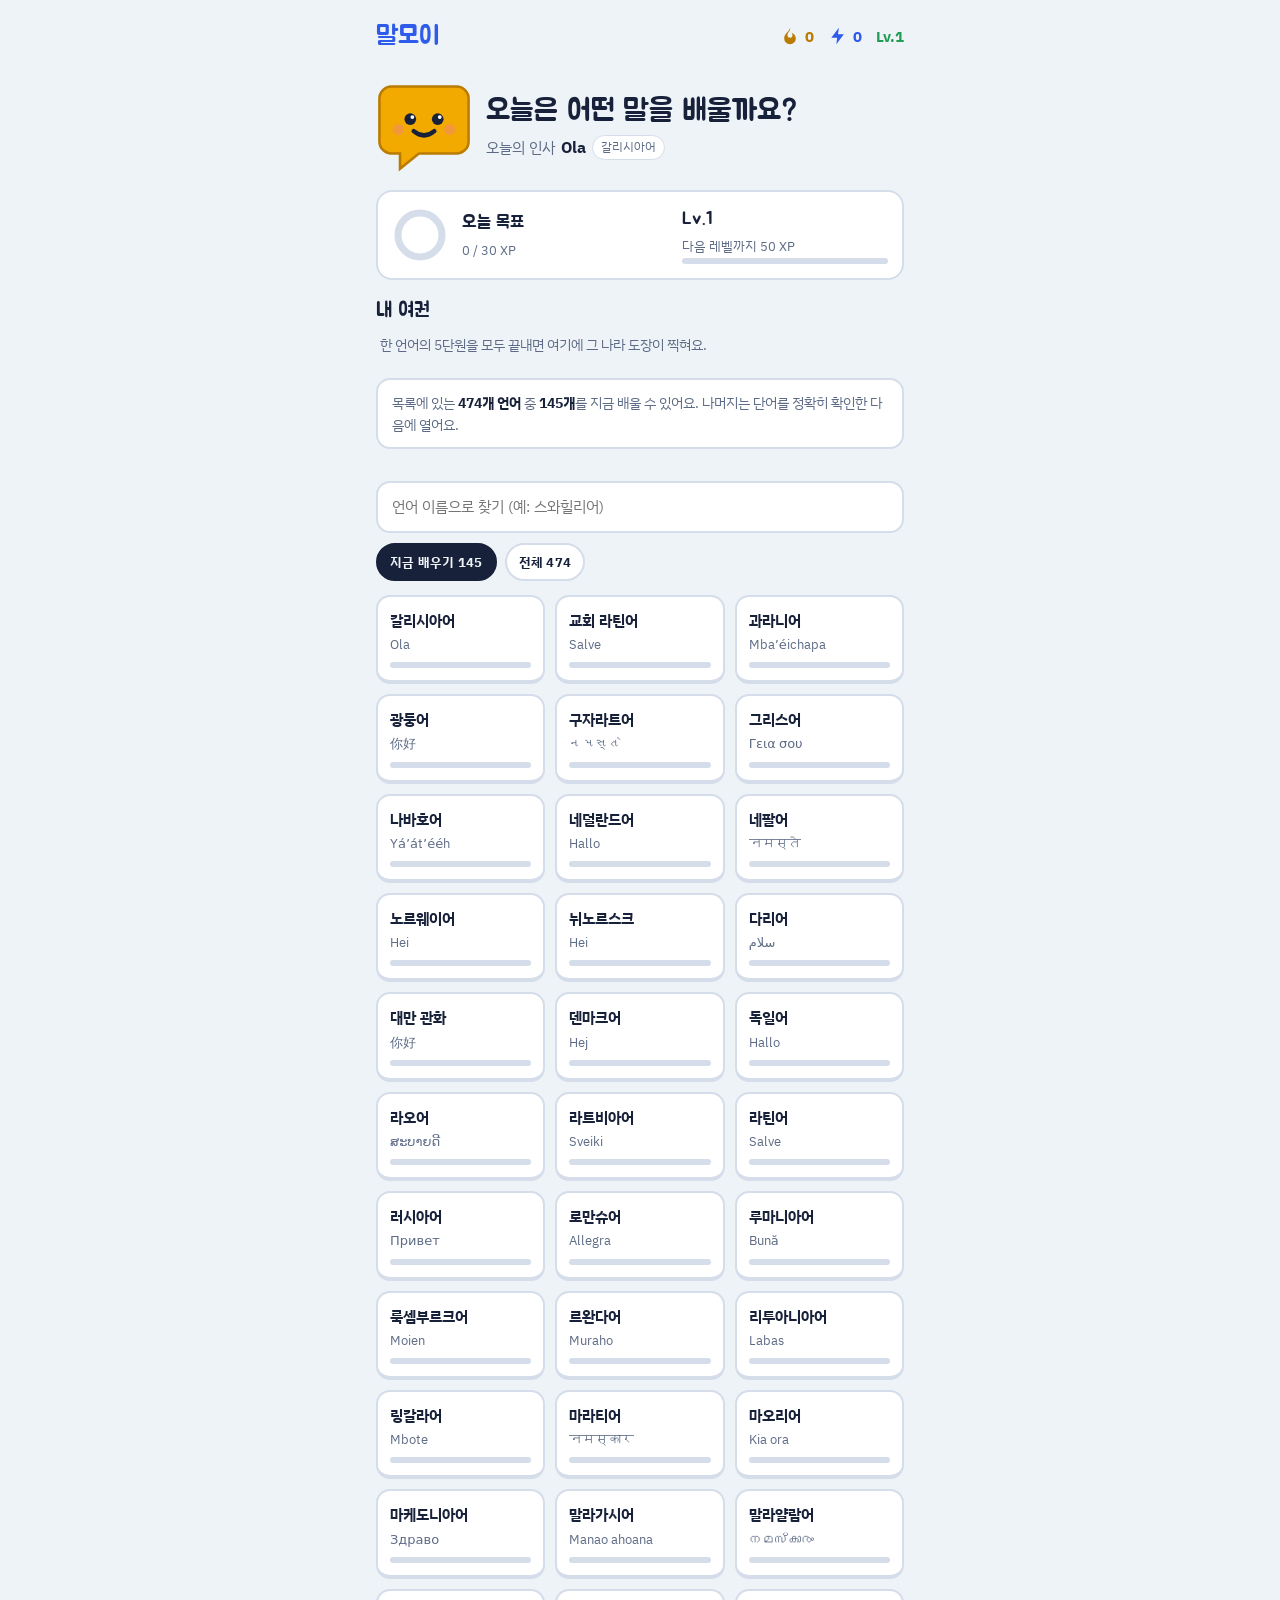
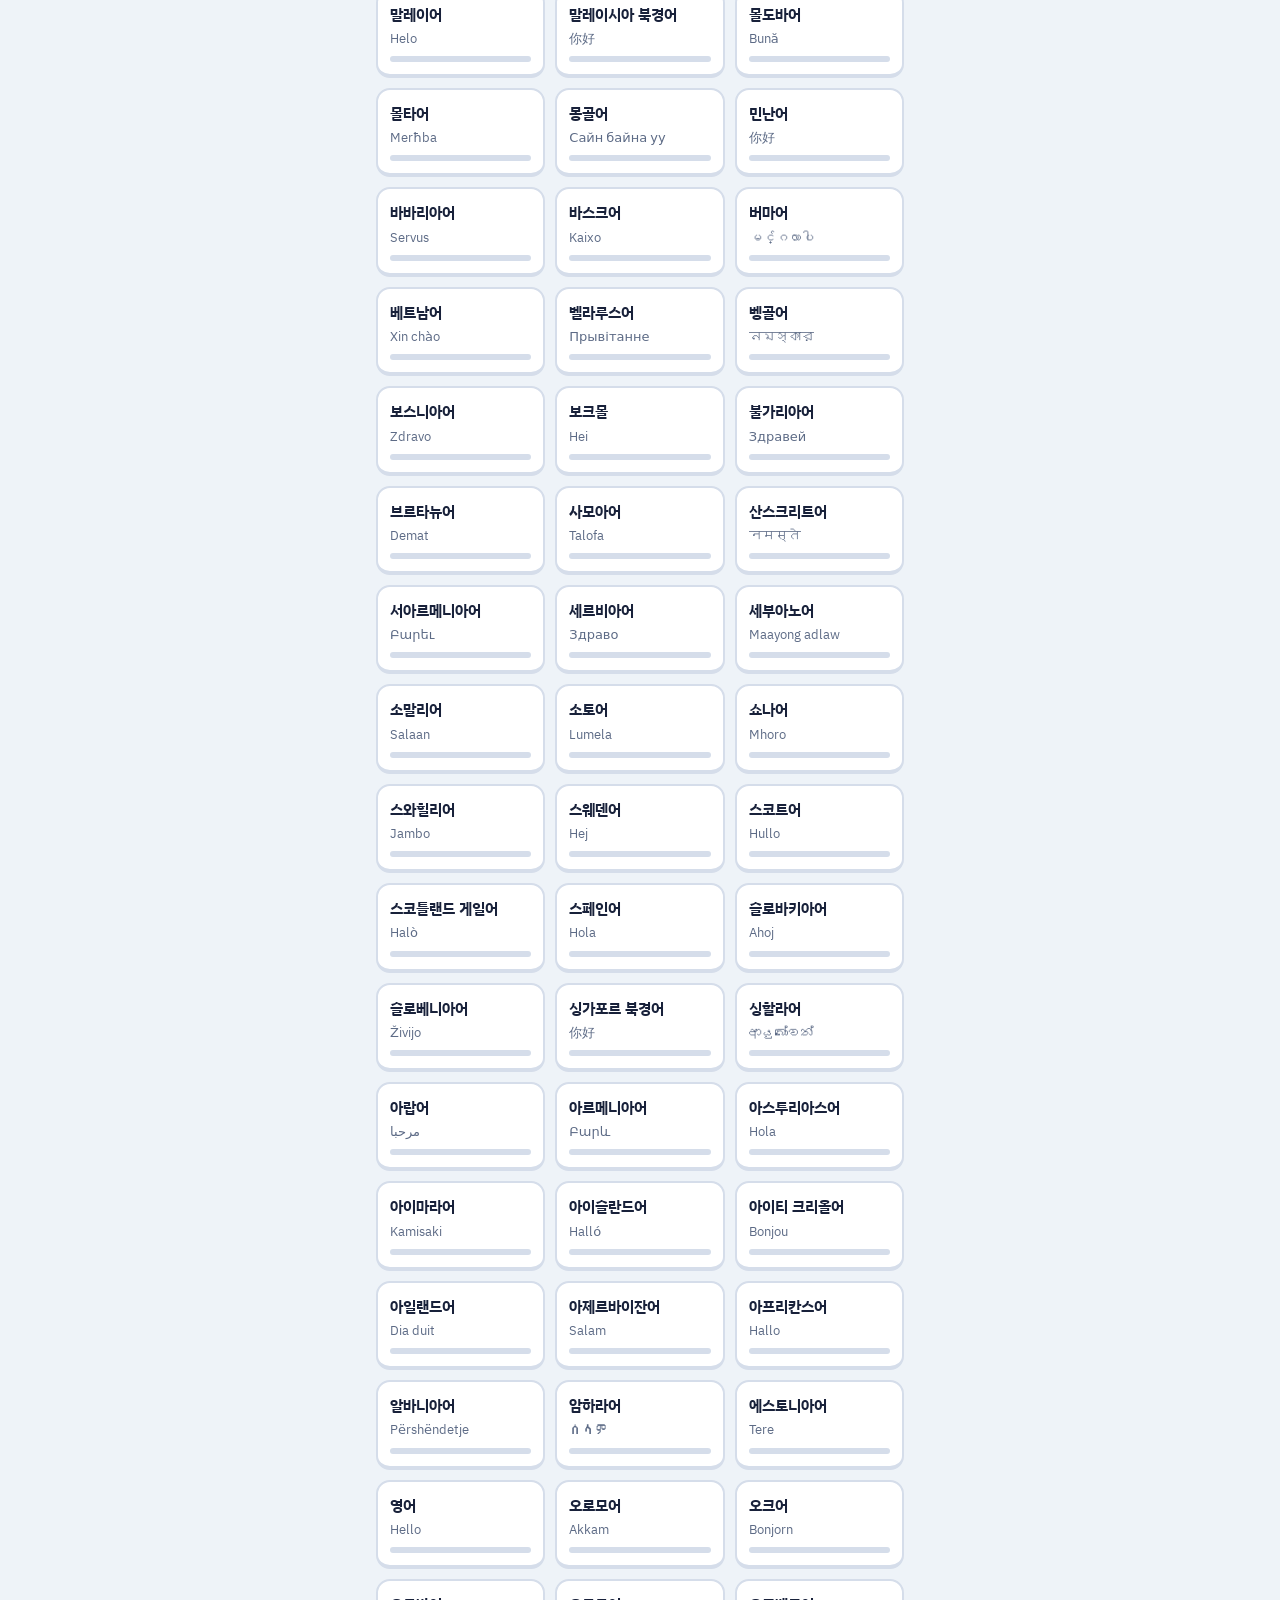
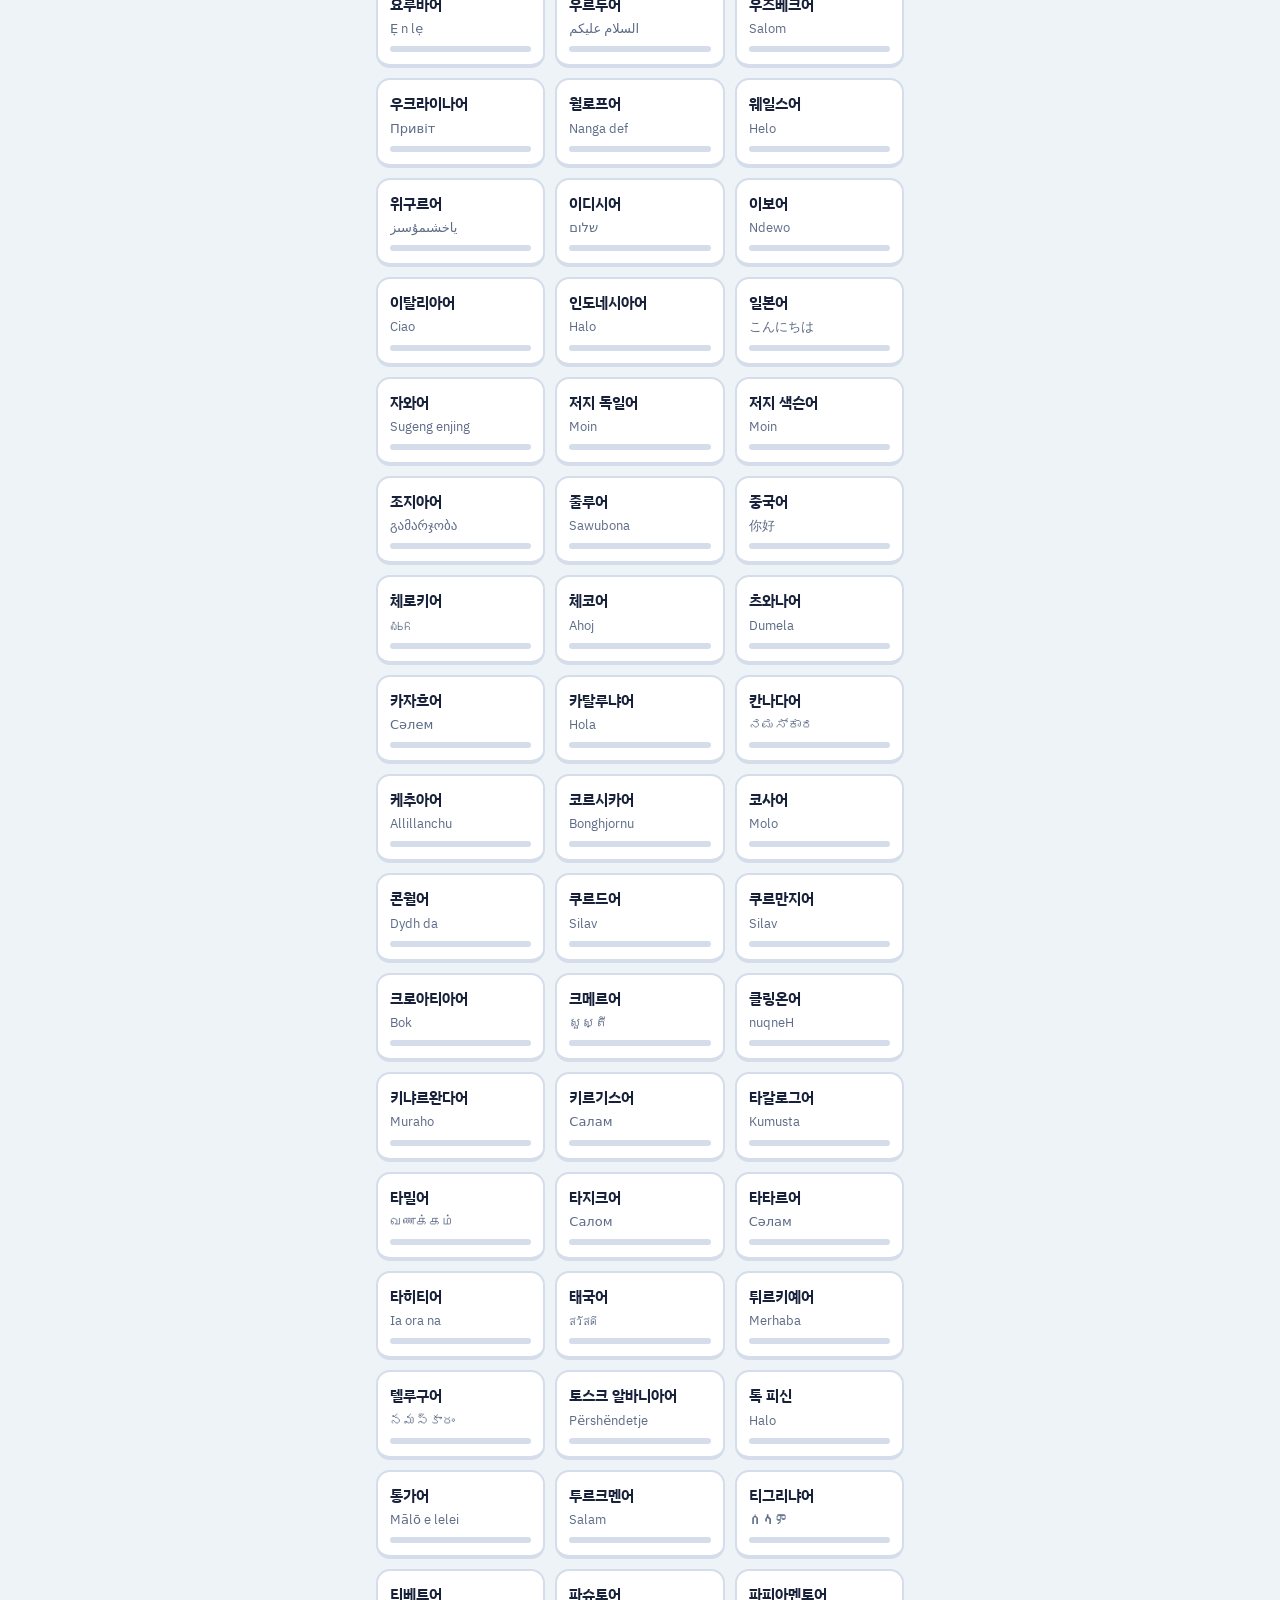
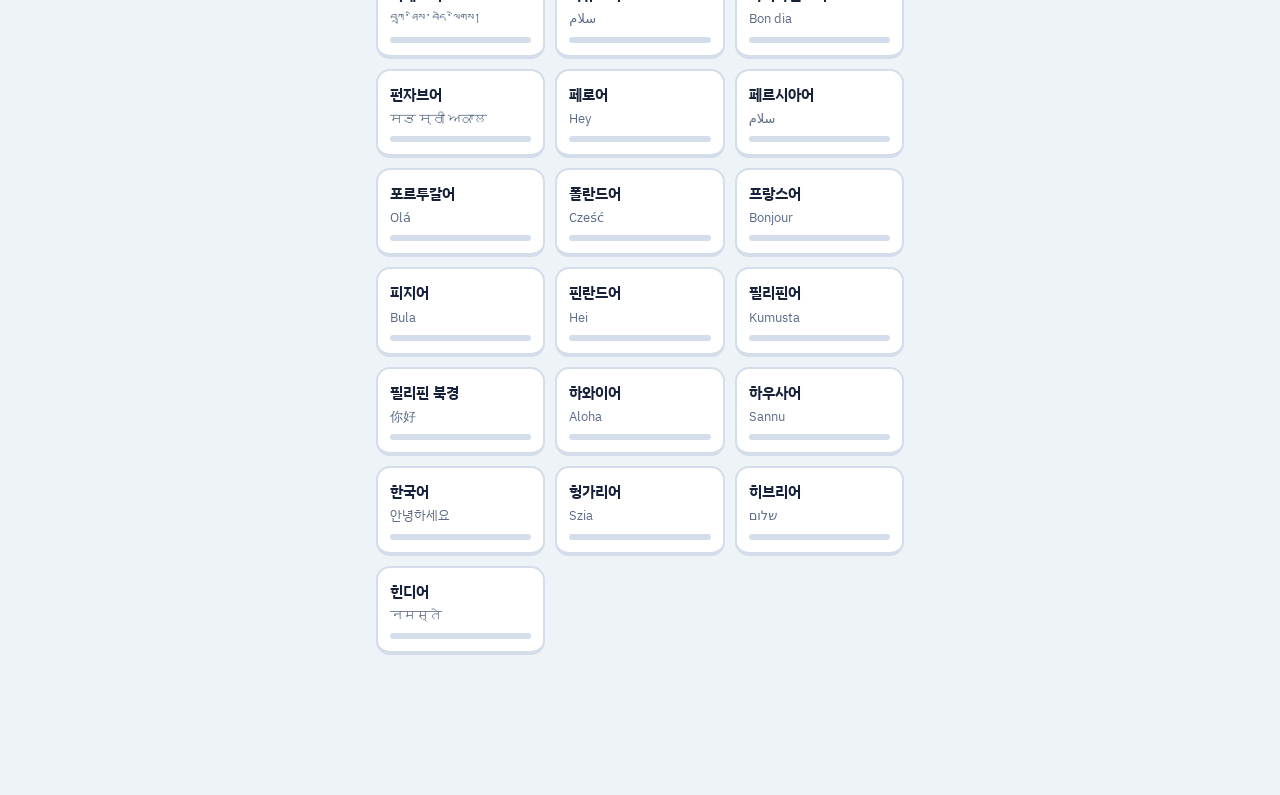
==== index.html @ 7d993470 "Add 5 new question types: true/false, listening, typing, tile building, fill the blank Co-Authored-B" ====
<!doctype html>
<html lang="ko">
<head>
<meta charset="utf-8">
<meta name="viewport" content="width=device-width, initial-scale=1, viewport-fit=cover">
<title>말모이 언어학교</title>
<link rel="preconnect" href="https://fonts.googleapis.com">
<link rel="preconnect" href="https://fonts.gstatic.com" crossorigin>
<link rel="stylesheet" href="https://fonts.googleapis.com/css2?family=Jua&family=IBM+Plex+Sans+KR:wght@400;500;700&display=swap">
<style>
/* Layout: 한 줄짜리 앱 화면(최대 560px) — 언어 고르기 → 단원 길 → 문제 카드 + 아래 고정 버튼 */
:root{
  --bg:#EEF3F8; --surface:#FFFFFF; --ink:#18213A; --muted:#5D6B86; --line:#D5DDEA;
  --accent:#2F5BEA; --accent-deep:#1E3DAA; --on-accent:#FFFFFF;
  --gold:#F2A900; --gold-deep:#B97C00;
  --good:#1F9D55; --good-bg:#DDF5E6; --bad:#D93A45; --bad-bg:#FBE1E3;
  --locked:#C3CCDA; --locked-deep:#9AA6BA;
  --display:"Jua","IBM Plex Sans KR",system-ui,sans-serif;
  --body:"IBM Plex Sans KR",system-ui,-apple-system,"Segoe UI","Noto Sans",sans-serif;
  color-scheme:light;
}
@media (prefers-color-scheme: dark){
  :root{
    --bg:#0F1524; --surface:#18203A; --ink:#E8EDF7; --muted:#9AA8C4; --line:#2A3555;
    --accent:#7090FF; --accent-deep:#3F5CCB; --on-accent:#0B1020;
    --gold:#FFC23D; --gold-deep:#B9860F;
    --good:#43D184; --good-bg:#12351F; --bad:#FF6B75; --bad-bg:#3A1519;
    --locked:#34405E; --locked-deep:#242D45;
    color-scheme:dark;
  }
}
*{box-sizing:border-box}
html,body{height:100%;margin:0}
body{background:var(--bg);color:var(--ink);font:15px/1.55 var(--body);-webkit-tap-highlight-color:transparent}
[hidden]{display:none!important}
button{font:inherit;color:inherit;cursor:pointer}
button:focus-visible,input:focus-visible{outline:3px solid var(--accent);outline-offset:2px}
.app{max-width:560px;margin:0 auto;padding-left:max(16px,env(safe-area-inset-left,0px));padding-right:max(16px,env(safe-area-inset-right,0px));padding-block:calc(16px + env(safe-area-inset-top,0px)) 140px}
h1,h2,h3{font-family:var(--display);font-weight:400;margin:0;text-wrap:balance;line-height:1.2}

/* 상단 상태줄 */
.topbar{display:flex;align-items:center;gap:12px;justify-content:space-between}
.brand{font-family:var(--display);font-size:26px;color:var(--accent)}
.stats{display:flex;gap:14px;font-weight:700;font-variant-numeric:tabular-nums}
.stat{display:flex;align-items:center;gap:5px}
.stat svg{width:20px;height:20px}
.stat.fire{color:var(--gold-deep)} .stat.xp{color:var(--accent)} .stat.heart{color:var(--bad)}
@media (prefers-color-scheme: dark){ .stat.fire{color:var(--gold)} }

/* 홈 */
.hero{margin-top:22px;display:grid;gap:6px}
.hero h1{font-size:30px}
.hero p{margin:0;color:var(--muted)}
.notice{margin-top:14px;padding:12px 14px;border-radius:14px;background:var(--surface);border:2px solid var(--line);color:var(--muted);font-size:14px}
.notice b{color:var(--ink)}
.continue{margin-top:14px;display:flex;align-items:center;gap:12px;padding:14px;border-radius:16px;background:var(--accent);color:var(--on-accent);border:0;border-bottom:4px solid var(--accent-deep);width:100%;text-align:left}
.continue .big{font-family:var(--display);font-size:20px}
.continue small{display:block;opacity:.85}
.continue .go{margin-left:auto;font-family:var(--display);font-size:22px}
.search{margin-top:18px;width:100%;padding:12px 14px;font:inherit;border-radius:14px;border:2px solid var(--line);background:var(--surface);color:var(--ink)}
.chips{display:flex;gap:8px;margin-top:10px;flex-wrap:wrap}
.chip{padding:7px 12px;border-radius:999px;border:2px solid var(--line);background:var(--surface);font-weight:700;font-size:13px;letter-spacing:.02em}
.chip[aria-pressed="true"]{background:var(--ink);color:var(--bg);border-color:var(--ink)}
.grid{margin-top:14px;display:grid;grid-template-columns:repeat(auto-fill,minmax(150px,1fr));gap:10px}
.lang{display:grid;gap:2px;text-align:left;padding:12px;border-radius:14px;background:var(--surface);border:2px solid var(--line);border-bottom-width:4px;min-width:0}
.lang .nm{font-weight:700;overflow-wrap:anywhere}
.lang .hi{font-size:13px;color:var(--muted);overflow:hidden;text-overflow:ellipsis;white-space:nowrap}
.lang .bar{height:6px;border-radius:6px;background:var(--line);margin-top:6px;overflow:hidden}
.lang .bar i{display:block;height:100%;background:var(--gold)}
.lang.soon{opacity:.6;border-bottom-width:2px}
.lang.soon .hi{font-style:normal}
.lang:not(.soon):hover{border-color:var(--accent)}
.empty{color:var(--muted);padding:20px 0}

/* 코스 */
.back{border:0;background:none;font-family:var(--display);font-size:18px;color:var(--muted);padding:6px 0}
.course-head{margin-top:8px;display:grid;gap:4px}
.course-head h2{font-size:30px}
.course-head p{margin:0;color:var(--muted)}
.path{margin:26px 0 10px;display:grid;gap:22px;justify-items:center}
.node{display:grid;justify-items:center;gap:6px}
.node button{width:76px;height:70px;border-radius:50%;border:0;font-family:var(--display);font-size:26px;color:var(--on-accent);background:var(--accent);box-shadow:0 6px 0 var(--accent-deep);transition:transform .1s}
.node button:active{transform:translateY(4px);box-shadow:0 2px 0 var(--accent-deep)}
.node.done button{background:var(--gold);box-shadow:0 6px 0 var(--gold-deep);color:#3A2600}
.node.locked button{background:var(--locked);box-shadow:0 6px 0 var(--locked-deep);color:var(--muted)}
.node.current button{animation:bob 1.6s ease-in-out infinite}
.node .lbl{font-weight:700;text-align:center;line-height:1.3}
.node .lbl small{display:block;font-weight:400;color:var(--muted)}
@keyframes bob{50%{transform:translateY(-5px)}}
.words{margin-top:28px;background:var(--surface);border-radius:18px;border:2px solid var(--line);overflow:hidden}
.words h3{font-size:20px;padding:14px 16px 6px}
.wrow{display:grid;grid-template-columns:84px 1fr auto;gap:10px;align-items:center;padding:10px 16px;border-top:1px solid var(--line)}
.wrow .ko{color:var(--muted);font-size:14px}
.wrow .fw{font-weight:700;min-width:0;overflow-wrap:anywhere}
.wrow .fw small{display:block;font-weight:400;color:var(--muted)}
.spk{width:38px;height:38px;border-radius:12px;border:2px solid var(--line);background:var(--bg);display:grid;place-items:center;color:var(--accent)}
.spk svg{width:20px;height:20px}

/* 레슨 */
.lhead{display:flex;align-items:center;gap:12px}
.x{border:0;background:none;font-size:26px;line-height:1;color:var(--muted);padding:4px}
.progress{flex:1;height:16px;border-radius:10px;background:var(--line);overflow:hidden}
.progress i{display:block;height:100%;width:0;background:var(--good);border-radius:10px;transition:width .35s}
.qtitle{margin-top:26px;font-size:24px}
.prompt{margin-top:18px;display:flex;align-items:center;gap:14px;padding:16px;border-radius:18px;background:var(--surface);border:2px solid var(--line)}
.prompt .word{font-size:28px;font-weight:700;line-height:1.25;min-width:0;overflow-wrap:anywhere}
.prompt .word small{display:block;font-size:15px;font-weight:400;color:var(--muted)}
.prompt .spk{width:52px;height:52px;flex:none;background:var(--accent);border-color:var(--accent-deep);color:var(--on-accent)}
.opts{margin-top:18px;display:grid;grid-template-columns:1fr 1fr;gap:10px}
.opt{position:relative;padding:16px 12px 14px;border-radius:16px;border:2px solid var(--line);border-bottom-width:4px;background:var(--surface);text-align:center;font-weight:700;font-size:17px;min-width:0;overflow-wrap:anywhere}
.opt small{display:block;font-weight:400;font-size:13px;color:var(--muted)}
.opt .k{position:absolute;top:6px;left:9px;font-size:11px;color:var(--muted);font-weight:500}
.opt[aria-pressed="true"]{border-color:var(--accent);background:color-mix(in srgb,var(--accent) 12%,var(--surface))}
.opt.right{border-color:var(--good);background:var(--good-bg)}
.opt.wrong{border-color:var(--bad);background:var(--bad-bg)}
.match{margin-top:18px;display:grid;grid-template-columns:1fr 1fr;gap:10px}
.match .col{display:grid;gap:10px;align-content:start}
.match .opt.gone{opacity:.35;pointer-events:none;border-bottom-width:2px}
.shake{animation:shake .3s}
@keyframes shake{25%{transform:translateX(-5px)}75%{transform:translateX(5px)}}

.foot{position:fixed;left:0;right:0;bottom:0;background:var(--bg);border-top:2px solid var(--line);padding-top:14px;padding-bottom:calc(14px + env(safe-area-inset-bottom,0px));padding-left:max(16px,env(safe-area-inset-left,0px));padding-right:max(16px,env(safe-area-inset-right,0px))}
.foot.ok{background:var(--good-bg);border-color:transparent}
.foot.no{background:var(--bad-bg);border-color:transparent}
.foot-in{max-width:560px;margin:0 auto;display:grid;gap:10px}
.fb{font-family:var(--display);font-size:22px}
.foot.ok .fb{color:var(--good)} .foot.no .fb{color:var(--bad)}
.fb small{display:block;font-family:var(--body);font-size:15px;color:var(--ink)}
.btn{width:100%;padding:14px;border-radius:16px;border:0;font-family:var(--display);font-size:20px;letter-spacing:.03em;background:var(--accent);color:var(--on-accent);box-shadow:0 4px 0 var(--accent-deep)}
.btn:active{transform:translateY(3px);box-shadow:0 1px 0 var(--accent-deep)}
.btn:disabled{background:var(--locked);color:var(--muted);box-shadow:0 4px 0 var(--locked-deep);cursor:default}
.foot.ok .btn{background:var(--good);box-shadow:0 4px 0 color-mix(in srgb,var(--good) 60%,#000)}
.foot.no .btn{background:var(--bad);box-shadow:0 4px 0 color-mix(in srgb,var(--bad) 60%,#000)}
.btn.ghost{background:var(--surface);color:var(--ink);box-shadow:0 4px 0 var(--line);border:2px solid var(--line)}

/* 결과 */
.result{margin-top:12vh;display:grid;gap:18px;text-align:center;justify-items:center}
.result h2{font-size:34px}
.result p{margin:0;color:var(--muted)}
.medal{width:120px;height:120px;border-radius:50%;display:grid;place-items:center;font-family:var(--display);font-size:46px;background:var(--gold);color:#3A2600;box-shadow:0 8px 0 var(--gold-deep)}
.medal.fail{background:var(--bad-bg);color:var(--bad);box-shadow:0 8px 0 var(--bad)}
.tiles{display:grid;grid-template-columns:repeat(3,1fr);gap:10px;width:100%}
.tile{padding:12px 8px;border-radius:14px;border:2px solid var(--line);background:var(--surface)}
.tile b{display:block;font-family:var(--display);font-size:24px;font-variant-numeric:tabular-nums}
.tile span{font-size:12px;color:var(--muted);letter-spacing:.04em}

.toast{position:fixed;left:50%;top:calc(12px + env(safe-area-inset-top,0px));transform:translateX(-50%);max-width:min(92vw,460px);background:var(--ink);color:var(--bg);padding:12px 16px;border-radius:14px;font-size:14px;z-index:20}
/* 새 문제 종류 */
.eq{display:block;font-size:22px;color:var(--accent);margin-top:4px}
.opts.ox .opt{padding:18px 12px}
.opt .big{display:block;font-family:var(--display);font-size:34px;line-height:1.1}
.opt.o .big{color:var(--good)}
.opt.x .big{color:var(--bad)}
.listen{margin-top:18px;display:grid;justify-items:center;gap:10px;padding:20px;border-radius:18px;background:var(--surface);border:2px solid var(--line)}
.spk.huge{width:96px;height:96px;border-radius:24px;background:var(--accent);border-color:var(--accent-deep);color:var(--on-accent)}
.spk.huge svg{width:44px;height:44px}
.slow{border:0;background:none;color:var(--accent);font-weight:700}
.prompt.seq{flex-wrap:wrap;gap:10px;font-size:22px;font-weight:700}
.blank{display:inline-grid;place-items:center;min-width:64px;padding:2px 12px;border-radius:10px;border:2px dashed var(--accent);color:var(--accent)}
.dot{color:var(--muted)}
.hint{margin:10px 2px 0;color:var(--muted);font-size:14px}
.type-in{margin-top:18px;width:100%;padding:16px;font:inherit;font-size:20px;border-radius:16px;border:2px solid var(--line);background:var(--surface);color:var(--ink)}
.built{margin-top:18px;min-height:64px;display:flex;flex-wrap:wrap;gap:8px;padding:10px;border-radius:16px;border:2px dashed var(--line);background:var(--surface);align-content:flex-start}
.type-in.right,.built.right{border-color:var(--good);background:var(--good-bg)}
.type-in.wrong,.built.wrong{border-color:var(--bad);background:var(--bad-bg)}
.bank{margin-top:14px;display:flex;flex-wrap:wrap;gap:8px;justify-content:center}
.lt{min-width:44px;padding:10px 12px;border-radius:12px;border:2px solid var(--line);border-bottom-width:4px;background:var(--surface);font-weight:700;font-size:18px}
.lt.used{visibility:hidden}
/* 재미 요소 */
#fx{position:fixed;inset:0;width:100%;height:100%;pointer-events:none;z-index:30}
.stat.lv{color:var(--good)}
.mas{width:56px;height:56px;flex:none}
.mas.big{width:96px;height:96px}
.mas svg{width:100%;height:100%;display:block}
.mas.hop{animation:hop .5s}
.mas.shake{animation:shake .35s}
@keyframes hop{30%{transform:translateY(-12px) rotate(-6deg)}60%{transform:translateY(0) rotate(4deg)}}
.hero-row{display:flex;align-items:center;gap:14px}
.hero-row .mas{animation:bob 2.4s ease-in-out infinite}
.daily{margin-top:6px;border:0;background:none;padding:0;color:var(--muted);text-align:left;display:flex;flex-wrap:wrap;align-items:center;gap:6px}
.daily b{color:var(--ink);font-size:16px}
.daily span{font-size:12px;padding:2px 8px;border-radius:999px;background:var(--surface);border:1px solid var(--line)}
.goal{margin-top:16px;display:grid;grid-template-columns:auto 1fr 1fr;gap:14px;align-items:center;padding:14px;border-radius:16px;background:var(--surface);border:2px solid var(--line)}
.ring{width:56px;height:56px;transform:rotate(-90deg)}
.ring circle{fill:none;stroke-width:7}
.ring .trk{stroke:var(--line)}
.ring .val{stroke:var(--gold);stroke-linecap:round;transition:stroke-dashoffset .6s}
.goal-t{display:grid;gap:2px;min-width:0}
.goal-t b{font-family:var(--display);font-weight:400;font-size:18px}
.goal-t span{font-size:13px;color:var(--muted)}
.lvbar{height:6px;border-radius:6px;background:var(--line);overflow:hidden;display:block}
.lvbar i{display:block;height:100%;background:var(--good)}
.passport{margin-top:18px}
.passport h3{font-size:20px}
.stamps{display:flex;gap:14px;overflow-x:auto;padding:12px 4px 8px}
.stamp{flex:none;width:96px;height:96px;border-radius:50%;border:4px double var(--bad);color:var(--bad);display:grid;place-content:center;text-align:center;gap:1px;transform:rotate(var(--r,-6deg));font-size:11px;line-height:1.2;padding:8px}
.stamp .st-name{font-family:var(--display);font-size:14px}
.stamp .st-word{font-weight:700;overflow:hidden;text-overflow:ellipsis;white-space:nowrap;max-width:70px}
.stamp.new{width:124px;height:124px;font-size:13px;animation:thump .5s}
@keyframes thump{0%{transform:scale(2.2) rotate(-14deg);opacity:0}70%{transform:scale(.95) rotate(-6deg);opacity:1}100%{transform:scale(1) rotate(-6deg)}}
.empty-s{color:var(--muted);font-size:14px;margin:0}
.blitz{margin-top:6px;width:100%;display:flex;align-items:center;gap:12px;padding:14px;border-radius:16px;border:2px solid var(--gold-deep);border-bottom-width:4px;background:color-mix(in srgb,var(--gold) 18%,var(--surface));text-align:left}
.blitz svg{width:30px;height:30px;color:var(--gold-deep);flex:none}
.blitz b{font-family:var(--display);font-weight:400;font-size:19px;display:block}
.blitz small{color:var(--muted)}
.blitz .go{margin-left:auto;font-family:var(--display);font-size:22px}
.coach{display:flex;align-items:center;gap:12px;margin-top:22px}
.coach .qtitle{margin-top:0;padding:10px 14px;border-radius:14px;background:var(--surface);border:2px solid var(--line);font-size:20px}
.combo{font-family:var(--display);color:var(--gold-deep);font-size:16px;white-space:nowrap}
.combo.pop{animation:pop .4s}
@keyframes pop{50%{transform:scale(1.5)}}
.combo-msg{display:inline-block;margin-top:4px;padding:2px 10px;border-radius:999px;background:var(--gold);color:#3A2600;font-family:var(--body);font-size:13px;font-weight:700}
.stat.time{color:var(--accent)}
.stat.time.low{color:var(--bad);animation:pop .5s infinite}
.result .lvup{font-family:var(--display);font-size:22px;color:var(--good)}
@media (prefers-color-scheme: dark){ .combo,.blitz svg{color:var(--gold)} }
@media (prefers-reduced-motion: reduce){*{animation:none!important;transition:none!important}}
@media (max-width:380px){.opts{grid-template-columns:1fr}}
</style>
</head>
<body>
<div class="app">
  <header class="topbar">
    <div class="brand">말모이</div>
    <div class="stats">
      <span class="stat fire" title="연속 학습일"><svg viewBox="0 0 24 24" fill="currentColor"><path d="M12 2c1 4-3 5-3 9a3 3 0 0 0 6 0c0-1-.5-2-1-3 3 1 5 4 5 7a7 7 0 0 1-14 0c0-6 6-8 7-13z"/></svg><b id="streak">0</b></span>
      <span class="stat xp" title="경험치"><svg viewBox="0 0 24 24" fill="currentColor"><path d="M13 2 4 14h7l-1 8 9-12h-7z"/></svg><b id="xp">0</b></span>
      <span class="stat lv" id="lv" title="레벨">Lv.1</span>
    </div>
  </header>

  <!-- 홈 -->
  <main id="home">
    <section class="hero">
      <div class="hero-row"><div class="mas big" id="homeMas"></div><div><h1>오늘은 어떤 말을 배울까요?</h1><button class="daily" id="daily"></button></div></div>
    </section>
    <section class="goal" id="goal"></section>
    <div id="cont"></div>
    <section class="passport"><h3>내 여권</h3><div class="stamps" id="stamps"></div></section>
    <p class="notice" id="notice"></p>
    <input id="search" class="search" type="search" placeholder="언어 이름으로 찾기 (예: 스와힐리어)" autocomplete="off">
    <div class="chips" role="group" aria-label="보기">
      <button class="chip" id="fReady" aria-pressed="true"></button>
      <button class="chip" id="fAll" aria-pressed="false"></button>
    </div>
    <div class="grid" id="grid"></div>
  </main>

  <!-- 코스 -->
  <main id="course" hidden>
    <button class="back" id="toHome">← 언어 고르기</button>
    <div class="course-head">
      <h2 id="cName"></h2>
      <p id="cInfo"></p>
    </div>
    <div class="path" id="path"></div>
    <button class="blitz" id="blitzBtn"></button>
    <section class="words">
      <h3>단어장</h3>
      <div id="wlist"></div>
    </section>
  </main>

  <!-- 레슨 -->
  <main id="lesson" hidden>
    <div class="lhead">
      <button class="x" id="quit" aria-label="레슨 그만하기">✕</button>
      <div class="progress"><i id="prog"></i></div>
      <span class="combo" id="combo" hidden></span>
      <span class="stat time" id="timer" hidden>60초</span>
      <span class="stat heart" id="heartStat" title="하트"><svg viewBox="0 0 24 24" fill="currentColor"><path d="M12 21s-8-5.2-8-11a4.5 4.5 0 0 1 8-2.8A4.5 4.5 0 0 1 20 10c0 5.8-8 11-8 11z"/></svg><b id="hearts">5</b></span>
    </div>
    <div id="qbox"></div>
  </main>

  <!-- 결과 -->
  <main id="result" hidden>
    <div class="result" id="rbox"></div>
  </main>
</div>

<footer class="foot" id="foot" hidden>
  <div class="foot-in">
    <div class="fb" id="fb" hidden></div>
    <button class="btn" id="action" disabled>확인</button>
  </div>
</footer>
<div class="toast" id="toast" hidden></div>
<canvas id="fx" aria-hidden="true"></canvas>

<script>
// 사용자가 준 언어 목록 전체
const ALL_NAMES = `가리푸나어, 가어, 가가우즈어, 가요어, 간다어, 간어, 갈리시아어, 그으즈어, 고려말, 교회 라틴어, 교회 슬라브어, 곤드어, 과들루프 크리올, 과라니어, 관체어, 광둥어, 구니가미어, 구자라트어, 그레보어, 그리스어, 그린란드어, 그바야어, 길라키어, 나바호어, 나와어, 나우루어, 나우아틀어, 나폴리어, 남아제르바이잔어, 네덜란드어, 네덜란드 저지 독일어, 네와르어, 네팔어, 노가이어, 노르웨이어, 뉘노르스크, 눠쑤어, 니안자어, 니암웨지어, 니오로어, 니우에어, 다르과어, 다리어, 다자어, 다야크어, 대만 관화, 덴마크어, 델라웨어어, 도그리어, 도그리브어, 독일어, 두알라어, 둥간어, 듈라어, 디베히어, 딩카어, 라디노어, 라딘어, 라로통가어, 라오어, 라이바바에어, 라자스탄어, 라트비아어, 라틴어, 라파누이어, 라푸아리아어, 란다어, 람바어, 러시아어, 레즈긴어, 로만슈어, 로지어, 롬바르디아어, 롬어, 루런어, 루마니아어, 루바룰루아어, 루바카탕가어, 루샤이어, 루신어, 루오어, 루이세뇨어, 룩셈부르크어, 룬다어, 룬디어, 룰레 사미어, 룽자어, 르완다어, 리투아니아어, 림뷔르흐어, 링갈라어, 마가히어, 마니푸르어, 마두라어, 마라티어, 마르와르어, 마르키즈어, 마리어, 마사이어, 마셜어, 마오리어, 마이틸리어, 마카사르어, 마케도니아어, 마푸둥군어, 만다르어, 만데어, 만주어, 말라가시어, 말라얄람어, 말레이어, 말레이시아 북경어, 망가레바어, 매사추세츠어, 맨어, 멘데어, 모리셔스 크리올어, 모시어, 모호크어, 목샤어, 몰도바어, 몰타어, 몽골어, 몽어, 무스코지어, 미낭카바우어, 미란다어, 미케네 그리스어, 미크맥어, 민난어, 민어(언어), 바뉴마스어, 바바리아어, 바사어, 바이어, 바스크어, 바시키르어, 반다어, 반달어, 발루치어, 발리어, 밤바라어, 버로어, 버마어, 베다 산스크리트어, 베르티어, 베자어, 베트남 문학 중국, 베트남어, 벤다어, 벨라루스어, 벰바어, 벵골어, 보스니아어, 보지푸리어, 보크몰, 보트어, 부기어, 부리아트어, 불가리아어, 브라지어, 브르타뉴어, 블랙풋어, 블린어, 비니어, 비슐라마어, 비콜어, 비하르어, 사르데냐어, 사마리아 아람어, 사모기티아어, 사모아어, 사사크어, 사포텍어, 산다웨어, 산스크리트어, 산탈어, 상고어, 상고 한어, 샤이엔어, 샤크어, 샨어, 샹어, 서아르메니아어, 세네카어, 세레르어, 세르비아어, 세부아노어, 세이셸 크리올, 센티널어, 셀쿠프어, 소그드어, 소르브어, 소말리어, 소토어, 손소롤어, 송가이어, 쇼나어, 수어, 수메르어, 수수어, 수쿠마어, 수화, 순다어, 스와티어, 스와힐리어, 스웨덴어, 스코트어, 스코틀랜드 게일어, 스페인어, 슬레이비어, 슬로바키아어, 슬로베니아어, 시다모어, 시리아어, 시칠리아어, 신디어, 싱가포르 북경어, 싱할라어, 아당메어, 아디게어, 아라곤어, 아라왁어, 아라우칸어, 아라파호어, 아람어, 아랍어, 아로마니아어, 아르메니아어, 아마미어, 아바르어, 아베스타어, 아삼어, 아스투리아스어, 아와드어, 아이누어, 아이마라어, 아이슬란드어, 아이티 크리올어, 아일랜드어, 아제르바이잔어, 아체어, 아촐리어, 아칸어, 아티카메쿠어, 아파르어, 아프리칸스어, 아프리힐리어, 알레만어, 알류트어, 알바니아어, 알제리 아랍어, 암하라어, 압하스어, 야오어, 야에야마어, 야쿠트어, 야프어, 에르지아어, 에스토니아어, 에야크어, 에원도어, 에웨어, 에카주크어, 에피크어, 엘람어, 영어, 오네이다어, 오논다가어, 오로모어, 오리야어, 오세이지어, 오세트어, 오스트랄어, 오지브와어, 오크어, 오키나와어, 요나구니어, 와라이어, 와샹어, 와쇼어, 왈라모어, 왈롱어, 왈리스어, 요루바어, 우가리트어, 우드무르트어, 우르두어, 우어, 우즈베크어, 우크라이나어, 움분두어, 월로프어, 웨일스어, 위구르어, 유대 아람어, 은데벨레어, 은동가어, 은제마어, 은콜레어, 응가나산어, 이누크티투트어, 이누피아크어, 이디시어, 이반어, 이보어, 이조어, 이집트 아랍어, 이탈리아어, 인구시어, 인도네시아어, 일로코어, 일본어, 자가와어, 자르마어, 자와어, 잔데어, 재일한국어, 저지 독일어, 저지 색슨어, 제나가어, 제주어, 조지아어, 종카어, 좡어, 주니어, 줄루어, 중국어, 중국조선어, 징포어, 차가타이어, 차모로어, 차바카노어, 차이자어, 체로키어, 체첸어, 체코어, 촉토어, 총가어, 추바슈어, 추크어, 츠와나어, 치누크 통상어, 치브차어, 치페위안어, 침시아어, 카누리어, 카넴부어, 카도어, 카라차이발카르어, 카라칼파크어, 카렌어, 카리브어, 카바르디아어, 카빌어, 카슈미르어, 카슈브어, 카슈비아어, 카시어, 카유가어, 카위어, 카자흐어, 카친어, 카탈루냐어, 칸나다어, 칼리나어, 칼미크어, 캄바어, 케추아어, 코만치어, 코르시카어, 코미어, 코사어, 코스라에어, 콘월어, 콘칸어, 콩고어, 콰냐마어, 쾰른어, 쿠루흐어, 쿠르드어, 쿠르만지어, 쿠미크어, 쿠테나이어, 크로아티아어, 크리올어, 크리어, 크림 타타르어, 크메르어, 크펠레어, 클링온어, 키냐르완다어, 키르기스어, 키리바시어, 키쿠유어, 타갈로그어, 타라슈케비차, 타란토어, 타마셰크어, 타마지트어, 타밀어, 타지크어, 타체히트어, 타타르어, 타히티어, 태국어, 튀르키예어, 테다어, 테레나어, 테툼어, 텔루구어, 템네어, 토비안어, 토스크 알바니아어, 토켈라우어, 토하라어, 톡 피신, 통가어, 통아어, 투르크멘어, 투발루어, 투바어, 투스카로라어, 투아모투어, 툼부카어, 트위어, 틀링깃어, 티그레어, 티그리냐어, 티베트어, 티브어, 파슈토어, 파투아어, 파피아멘토어, 판티어, 팔라우어, 팔레비어, 팔리어, 팜팡가어, 팡가시난어, 팡어, 펀자브어, 페로어, 페르시아어, 펜실베이니아 독일어, 포르투갈어, 폰어, 폰페이어, 푸투나어, 폴란드어, 풀라어, 프랑스어, 피지어, 피지 힌디어, 핀란드어, 필리핀어, 필리핀 북경, 핏케언어, 하와이어, 하우사어, 하이다어, 하치조어, 하카어, 한국어, 한문, 헝가리어, 헤레로어, 호탄어, 후파어, 히리 모투, 히마찰어, 히브리어, 힌디어, 힐리가이노어`.split(",").map(s => s.trim()).filter(Boolean);

// 배울 단어 10개 (순서 고정)
const KO = ["안녕하세요", "고마워요", "네", "아니요", "물", "하나", "둘", "셋", "엄마", "잘 가요"];

// 단원: 어떤 단어를 배우는지
const LESSONS = [
  { t: "인사", d: "만나고 헤어질 때", w: [0, 1, 9] },
  { t: "대답", d: "네와 아니요", w: [2, 3] },
  { t: "숫자", d: "하나, 둘, 셋", w: [5, 6, 7] },
  { t: "생활", d: "물과 엄마", w: [4, 8] },
  { t: "총복습", d: "배운 단어 모두", w: [0, 1, 2, 3, 4, 5, 6, 7, 8, 9] }
];

// [음성 코드, 단어 10개] — "글자|읽는 법"
const L = {
  "영어": ["en-US","Hello","Thank you","Yes","No","Water","One","Two","Three","Mother","Goodbye"],
  "스페인어": ["es-ES","Hola","Gracias","Sí","No","Agua","Uno","Dos","Tres","Madre","Adiós"],
  "프랑스어": ["fr-FR","Bonjour","Merci","Oui","Non","Eau","Un","Deux","Trois","Mère","Au revoir"],
  "독일어": ["de-DE","Hallo","Danke","Ja","Nein","Wasser","Eins","Zwei","Drei","Mutter","Tschüss"],
  "이탈리아어": ["it-IT","Ciao","Grazie","Sì","No","Acqua","Uno","Due","Tre","Madre","Arrivederci"],
  "포르투갈어": ["pt-BR","Olá","Obrigado","Sim","Não","Água","Um","Dois","Três","Mãe","Tchau"],
  "네덜란드어": ["nl-NL","Hallo","Dank je","Ja","Nee","Water","Een","Twee","Drie","Moeder","Doei"],
  "스웨덴어": ["sv-SE","Hej","Tack","Ja","Nej","Vatten","Ett","Två","Tre","Mamma","Hej då"],
  "노르웨이어": ["nb-NO","Hei","Takk","Ja","Nei","Vann","En","To","Tre","Mor","Ha det"],
  "덴마크어": ["da-DK","Hej","Tak","Ja","Nej","Vand","En","To","Tre","Mor","Farvel"],
  "핀란드어": ["fi-FI","Hei","Kiitos","Kyllä","Ei","Vesi","Yksi","Kaksi","Kolme","Äiti","Näkemiin"],
  "아이슬란드어": ["is-IS","Halló","Takk","Já","Nei","Vatn","Einn","Tveir","Þrír","Móðir","Bless"],
  "폴란드어": ["pl-PL","Cześć","Dziękuję","Tak","Nie","Woda","Jeden","Dwa","Trzy","Matka","Do widzenia"],
  "체코어": ["cs-CZ","Ahoj","Děkuji","Ano","Ne","Voda","Jedna","Dva","Tři","Matka","Na shledanou"],
  "슬로바키아어": ["sk-SK","Ahoj","Ďakujem","Áno","Nie","Voda","Jeden","Dva","Tri","Matka","Dovidenia"],
  "러시아어": ["ru-RU","Привет|privet","Спасибо|spasibo","Да|da","Нет|net","Вода|voda","Один|odin","Два|dva","Три|tri","Мама|mama","До свидания|do svidaniya"],
  "우크라이나어": ["uk-UA","Привіт|pryvit","Дякую|dyakuyu","Так|tak","Ні|ni","Вода|voda","Один|odyn","Два|dva","Три|try","Мама|mama","До побачення|do pobachennya"],
  "벨라루스어": ["be-BY","Прывітанне|pryvitannie","Дзякуй|dziakuj","Так|tak","Не|nie","Вада|vada","Адзін|adzin","Два|dva","Тры|try","Маці|maci","Да пабачэння|da pabačennia"],
  "불가리아어": ["bg-BG","Здравей|zdravey","Благодаря|blagodarya","Да|da","Не|ne","Вода|voda","Едно|edno","Две|dve","Три|tri","Майка|mayka","Довиждане|dovizhdane"],
  "세르비아어": ["sr-RS","Здраво|zdravo","Хвала|hvala","Да|da","Не|ne","Вода|voda","Један|jedan","Два|dva","Три|tri","Мајка|majka","Довиђења|doviđenja"],
  "크로아티아어": ["hr-HR","Bok","Hvala","Da","Ne","Voda","Jedan","Dva","Tri","Majka","Doviđenja"],
  "슬로베니아어": ["sl-SI","Živijo","Hvala","Da","Ne","Voda","Ena","Dva","Tri","Mama","Nasvidenje"],
  "마케도니아어": ["mk-MK","Здраво|zdravo","Благодарам|blagodaram","Да|da","Не|ne","Вода|voda","Еден|eden","Два|dva","Три|tri","Мајка|majka","Довидување|doviduvanje"],
  "알바니아어": ["sq-AL","Përshëndetje","Faleminderit","Po","Jo","Ujë","Një","Dy","Tre","Nënë","Mirupafshim"],
  "루마니아어": ["ro-RO","Bună","Mulțumesc","Da","Nu","Apă","Unu","Doi","Trei","Mamă","La revedere"],
  "헝가리어": ["hu-HU","Szia","Köszönöm","Igen","Nem","Víz","Egy","Kettő","Három","Anya","Viszlát"],
  "그리스어": ["el-GR","Γεια σου|geia sou","Ευχαριστώ|efcharistó","Ναι|nai","Όχι|óchi","Νερό|neró","Ένα|éna","Δύο|dýo","Τρία|tría","Μητέρα|mitéra","Αντίο|antío"],
  "튀르키예어": ["tr-TR","Merhaba","Teşekkürler","Evet","Hayır","Su","Bir","İki","Üç","Anne","Hoşça kal"],
  "아랍어": ["ar-SA","مرحبا|marhaban","شكرا|shukran","نعم|naʿam","لا|lā","ماء|māʾ","واحد|wāḥid","اثنان|ithnān","ثلاثة|thalātha","أم|umm","مع السلامة|maʿa as-salāma"],
  "히브리어": ["he-IL","שלום|shalom","תודה|toda","כן|ken","לא|lo","מים|mayim","אחת|achat","שתיים|shtayim","שלוש|shalosh","אמא|ima","להתראות|lehitraot"],
  "페르시아어": ["fa-IR","سلام|salâm","ممنون|mamnun","بله|bale","نه|na","آب|âb","یک|yek","دو|do","سه|se","مادر|mâdar","خداحافظ|khodâhâfez"],
  "힌디어": ["hi-IN","नमस्ते|namaste","धन्यवाद|dhanyavaad","हाँ|haan","नहीं|nahin","पानी|paani","एक|ek","दो|do","तीन|teen","माँ|maa","अलविदा|alvida"],
  "우르두어": ["ur-PK","السلام علیکم|assalam-o-alaikum","شکریہ|shukriya","ہاں|haan","نہیں|nahin","پانی|paani","ایک|ek","دو|do","تین|teen","ماں|maan","خدا حافظ|khuda hafiz"],
  "벵골어": ["bn-IN","নমস্কার|nomoshkar","ধন্যবাদ|dhonnobad","হ্যাঁ|hyan","না|na","জল|jol","এক|ek","দুই|dui","তিন|tin","মা|ma","বিদায়|biday"],
  "네팔어": ["ne-NP","नमस्ते|namaste","धन्यवाद|dhanyabad","हो|ho","होइन|hoina","पानी|pani","एक|ek","दुई|dui","तीन|tin","आमा|ama","फेरि भेटौँला|pheri bhetaunla"],
  "타밀어": ["ta-IN","வணக்கம்|vanakkam","நன்றி|nandri","ஆம்|aam","இல்லை|illai","தண்ணீர்|thanneer","ஒன்று|ondru","இரண்டு|irandu","மூன்று|moondru","அம்மா|amma","போய் வருகிறேன்|poi varugiren"],
  "산스크리트어": ["sa-IN","नमस्ते|namaste","धन्यवादः|dhanyavādaḥ","आम्|ām","न|na","जलम्|jalam","एकम्|ekam","द्वे|dve","त्रीणि|trīṇi","माता|mātā","पुनर्दर्शनाय|punardarśanāya"],
  "태국어": ["th-TH","สวัสดี|sawatdi","ขอบคุณ|khop khun","ใช่|chai","ไม่|mai","น้ำ|nam","หนึ่ง|nueng","สอง|song","สาม|sam","แม่|mae","ลาก่อน|la kon"],
  "베트남어": ["vi-VN","Xin chào","Cảm ơn","Vâng","Không","Nước","Một","Hai","Ba","Mẹ","Tạm biệt"],
  "인도네시아어": ["id-ID","Halo","Terima kasih","Ya","Tidak","Air","Satu","Dua","Tiga","Ibu","Selamat tinggal"],
  "말레이어": ["ms-MY","Helo","Terima kasih","Ya","Tidak","Air","Satu","Dua","Tiga","Ibu","Selamat tinggal"],
  "타갈로그어": ["fil-PH","Kumusta","Salamat","Oo","Hindi","Tubig","Isa","Dalawa","Tatlo","Nanay","Paalam"],
  "일본어": ["ja-JP","こんにちは|konnichiwa","ありがとう|arigatō","はい|hai","いいえ|iie","水|mizu","一|ichi","二|ni","三|san","母|haha","さようなら|sayōnara"],
  "중국어": ["zh-CN","你好|nǐ hǎo","谢谢|xièxie","是|shì","不|bù","水|shuǐ","一|yī","二|èr","三|sān","妈妈|māma","再见|zàijiàn"],
  "광둥어": ["zh-HK","你好|nei5 hou2","多謝|do1 ze6","係|hai6","唔係|m4 hai6","水|seoi2","一|jat1","二|ji6","三|saam1","媽媽|maa4 maa1","再見|zoi3 gin3"],
  "한국어": ["ko-KR","안녕하세요|annyeonghaseyo","고마워요|gomawoyo","네|ne","아니요|aniyo","물|mul","하나|hana","둘|dul","셋|set","엄마|eomma","잘 가요|jal gayo"],
  "몽골어": ["mn-MN","Сайн байна уу|sain baina uu","Баярлалаа|bayarlalaa","Тийм|tiim","Үгүй|ügüi","Ус|us","Нэг|neg","Хоёр|khoyor","Гурав|gurav","Ээж|eej","Баяртай|bayartai"],
  "카자흐어": ["kk-KZ","Сәлем|sälem","Рахмет|rakhmet","Иә|iä","Жоқ|zhoq","Су|su","Бір|bir","Екі|eki","Үш|üsh","Ана|ana","Сау бол|sau bol"],
  "우즈베크어": ["uz-UZ","Salom","Rahmat","Ha","Yoʻq","Suv","Bir","Ikki","Uch","Ona","Xayr"],
  "조지아어": ["ka-GE","გამარჯობა|gamarjoba","მადლობა|madloba","კი|k'i","არა|ara","წყალი|ts'q'ali","ერთი|erti","ორი|ori","სამი|sami","დედა|deda","ნახვამდის|nakhvamdis"],
  "아르메니아어": ["hy-AM","Բարև|barev","Շնորհակալություն|shnorhakalutyun","Այո|ayo","Ոչ|voch","Ջուր|jur","Մեկ|mek","Երկու|yerku","Երեք|yerek","Մայր|mayr","Ցտեսություն|tstesutyun"],
  "스와힐리어": ["sw-KE","Jambo","Asante","Ndiyo","Hapana","Maji","Moja","Mbili","Tatu","Mama","Kwaheri"],
  "줄루어": ["zu-ZA","Sawubona","Ngiyabonga","Yebo","Cha","Amanzi","Kunye","Kubili","Kuthathu","Umama","Sala kahle"],
  "하우사어": ["ha-NG","Sannu","Na gode","I","A'a","Ruwa","Ɗaya","Biyu","Uku","Uwa","Sai an jima"],
  "암하라어": ["am-ET","ሰላም|selam","አመሰግናለሁ|ameseginalehu","አዎ|awo","አይ|ay","ውሃ|wiha","አንድ|and","ሁለት|hulet","ሦስት|sost","እናት|enat","ደህና ሁን|dehna hun"],
  "아프리칸스어": ["af-ZA","Hallo","Dankie","Ja","Nee","Water","Een","Twee","Drie","Ma","Totsiens"],
  "웨일스어": ["cy-GB","Helo","Diolch","Ie","Na","Dŵr","Un","Dau","Tri","Mam","Hwyl fawr"],
  "아일랜드어": ["ga-IE","Dia duit","Go raibh maith agat","Sea","Ní hea","Uisce","A haon","A dó","A trí","Máthair","Slán"],
  "스코틀랜드 게일어": ["gd-GB","Halò","Tapadh leat","Tha","Chan eil","Uisge","Aon","Dhà","Trì","Màthair","Mar sin leat"],
  "에스토니아어": ["et-EE","Tere","Aitäh","Jah","Ei","Vesi","Üks","Kaks","Kolm","Ema","Head aega"],
  "라트비아어": ["lv-LV","Sveiki","Paldies","Jā","Nē","Ūdens","Viens","Divi","Trīs","Māte","Uz redzēšanos"],
  "리투아니아어": ["lt-LT","Labas","Ačiū","Taip","Ne","Vanduo","Vienas","Du","Trys","Mama","Viso gero"],
  "라틴어": ["la","Salve","Gratias","Ita","Minime","Aqua","Unus","Duo","Tres","Mater","Vale"],
  "카탈루냐어": ["ca-ES","Hola","Gràcies","Sí","No","Aigua","Un","Dos","Tres","Mare","Adéu"],
  "바스크어": ["eu-ES","Kaixo","Eskerrik asko","Bai","Ez","Ura","Bat","Bi","Hiru","Ama","Agur"],
  "갈리시아어": ["gl-ES","Ola","Grazas","Si","Non","Auga","Un","Dous","Tres","Nai","Adeus"],
  "룩셈부르크어": ["lb-LU","Moien","Merci","Jo","Neen","Waasser","Eent","Zwee","Dräi","Mamm","Äddi"],
  "몰타어": ["mt-MT","Merħba","Grazzi","Iva","Le","Ilma","Wieħed","Tnejn","Tlieta","Omm","Saħħa"],
  "이디시어": ["yi","שלום|sholem","אַ דאַנק|a dank","יאָ|yo","ניין|neyn","וואַסער|vaser","איינס|eyns","צוויי|tsvey","דרײַ|dray","מאַמע|mame","זײַ געזונט|zay gezunt"],
  "하와이어": ["haw","Aloha","Mahalo","ʻAe","ʻAʻole","Wai","ʻEkahi","ʻElua","ʻEkolu","Makuahine","A hui hou"],
  "마오리어": ["mi-NZ","Kia ora","Ngā mihi","Āe","Kāo","Wai","Tahi","Rua","Toru","Whaea","Haere rā"],
  "아제르바이잔어": ["az-AZ","Salam","Təşəkkür edirəm","Bəli","Xeyr","Su","Bir","İki","Üç","Ana","Sağ ol"],
  "투르크멘어": ["tk-TM","Salam","Sag boluň","Hawa","Ýok","Suw","Bir","Iki","Üç","Ene","Hoş gal"],
  "키르기스어": ["ky-KG","Салам|salam","Рахмат|rakhmat","Ооба|ooba","Жок|jok","Суу|suu","Бир|bir","Эки|eki","Үч|üch","Эне|ene","Кош болуңуз|kosh boluŋuz"],
  "타타르어": ["tt-RU","Сәлам|sälam","Рәхмәт|rähmät","Әйе|äye","Юк|yuk","Су|su","Бер|ber","Ике|ike","Өч|öç","Әни|äni","Сау бул|saw bul"],
  "타지크어": ["tg-TJ","Салом|salom","Ташаккур|tashakkur","Ҳа|ha","Не|ne","Об|ob","Як|yak","Ду|du","Се|se","Модар|modar","Хайр|khayr"],
  "위구르어": ["ug-CN","ياخشىمۇسىز|yaxshimusiz","رەھمەت|rehmet","ھەئە|he'e","ياق|yaq","سۇ|su","بىر|bir","ئىككى|ikki","ئۈچ|üch","ئانا|ana","خەير|xeyr"],
  "다리어": ["fa-AF","سلام|salaam","تشکر|tashakor","بلی|bale","نه|ne","آب|ob","یک|yak","دو|du","سه|se","مادر|madar","خدا حافظ|khuda hafez"],
  "파슈토어": ["ps-AF","سلام|salaam","مننه|manana","هو|ho","نه|na","اوبه|oba","یو|yaw","دوه|dwa","درې|dre","مور|mor","په مخه دې ښه|pa makha de kha"],
  "쿠르드어": ["ku-TR","Silav","Spas","Erê","Na","Av","Yek","Du","Sê","Dayik","Bi xatirê te"],
  "쿠르만지어": ["ku-TR","Silav","Spas","Erê","Na","Av","Yek","Du","Sê","Dayik","Bi xatirê te"],
  "보스니아어": ["bs-BA","Zdravo","Hvala","Da","Ne","Voda","Jedan","Dva","Tri","Majka","Doviđenja"],
  "몰도바어": ["ro-MD","Bună","Mulțumesc","Da","Nu","Apă","Unu","Doi","Trei","Mamă","La revedere"],
  "토스크 알바니아어": ["sq-AL","Përshëndetje","Faleminderit","Po","Jo","Ujë","Një","Dy","Tre","Nënë","Mirupafshim"],
  "서아르메니아어": ["hy","Բարեւ|parev","Շնորհակալ եմ|shnorhagal em","Այո|ayo","Ոչ|voch","Ջուր|chur","Մէկ|meg","Երկու|yergu","Երեք|yerek","Մայր|mayr","Ցտեսութիւն|tsdesutyun"],
  "보크몰": ["nb-NO","Hei","Takk","Ja","Nei","Vann","En","To","Tre","Mor","Ha det"],
  "뉘노르스크": ["nn-NO","Hei","Takk","Ja","Nei","Vatn","Ein","To","Tre","Mor","Ha det"],
  "페로어": ["fo-FO","Hey","Takk","Ja","Nei","Vatn","Ein","Tveir","Trý","Móðir","Farvæl"],
  "브르타뉴어": ["br-FR","Demat","Trugarez","Ya","Nann","Dour","Unan","Daou","Tri","Mamm","Kenavo"],
  "콘월어": ["kw-GB","Dydh da","Meur ras","Ya","Na","Dowr","Onan","Dew","Tri","Mamm","Duw genes"],
  "코르시카어": ["co-FR","Bonghjornu","Grazie","Iè","Innò","Acqua","Unu","Dui","Trè","Mamma","Avvedeci"],
  "오크어": ["oc-FR","Bonjorn","Mercé","Òc","Non","Aiga","Un","Dos","Tres","Maire","Adieu"],
  "아스투리아스어": ["ast-ES","Hola","Gracies","Sí","Non","Agua","Ún","Dos","Tres","Madre","Adiós"],
  "로만슈어": ["rm-CH","Allegra","Grazia","Gea","Na","Aua","In","Dus","Trais","Mamma","A revair"],
  "저지 독일어": ["nds-DE","Moin","Danke","Jo","Nee","Water","Een","Twee","Dree","Moder","Tschüüs"],
  "저지 색슨어": ["nds-DE","Moin","Danke","Jo","Nee","Water","Een","Twee","Dree","Moder","Tschüüs"],
  "바바리아어": ["de-AT","Servus","Dankschee","Jo","Na","Wossa","Oans","Zwoa","Drei","Muadda","Pfiat di"],
  "스코트어": ["en-GB","Hullo","Thank ye","Aye","Naw","Watter","Ane","Twa","Three","Mither","Cheerio"],
  "교회 라틴어": ["la","Salve","Gratias","Ita","Minime","Aqua","Unus","Duo","Tres","Mater","Vale"],
  "사모아어": ["sm-WS","Talofa","Faʻafetai","Ioe","Leai","Vai","Tasi","Lua","Tolu","Tina","Tōfā"],
  "통가어": ["to-TO","Mālō e lelei","Mālō","ʻIo","ʻIkai","Vai","Taha","Ua","Tolu","Faʻē","Nofo ā"],
  "타히티어": ["ty-PF","Ia ora na","Māuruuru","ʻE","ʻAita","Pape","Tahi","Piti","Toru","Māmā","Nana"],
  "피지어": ["fj-FJ","Bula","Vinaka","Io","Sega","Wai","Dua","Rua","Tolu","Tina","Moce"],
  "쇼나어": ["sn-ZW","Mhoro","Ndatenda","Hongu","Kwete","Mvura","Poshi","Piri","Tatu","Amai","Chisarai"],
  "코사어": ["xh-ZA","Molo","Enkosi","Ewe","Hayi","Amanzi","Nye","Mbini","Ntathu","Umama","Hamba kakuhle"],
  "이보어": ["ig-NG","Ndewo","Daalụ","Ee","Mba","Mmiri","Otu","Abụọ","Atọ","Nne","Ka ọ dị"],
  "요루바어": ["yo-NG","Ẹ n lẹ","Ẹ ṣé","Bẹ́ẹ̀ni","Rárá","Omi","Ọ̀kan","Èjì","Ẹ̀ta","Ìyá","Ó dàbọ̀"],
  "소말리어": ["so-SO","Salaan","Mahadsanid","Haa","Maya","Biyo","Kow","Laba","Saddex","Hooyo","Nabadgelyo"],
  "오로모어": ["om-ET","Akkam","Galatoomi","Eeyyee","Lakki","Bishaan","Tokko","Lama","Sadii","Haadha","Nagaatti"],
  "티그리냐어": ["ti-ER","ሰላም|selam","የቐንየለይ|yekenyeley","እወ|ewe","ኣይ|ay","ማይ|may","ሓደ|hade","ክልተ|kilte","ሰለስተ|seleste","ኣደ|ade","ደሓን ኩን|dehan kun"],
  "말라가시어": ["mg-MG","Manao ahoana","Misaotra","Eny","Tsia","Rano","Iray","Roa","Telo","Reny","Veloma"],
  "르완다어": ["rw-RW","Muraho","Murakoze","Yego","Oya","Amazi","Rimwe","Kabiri","Gatatu","Mama","Murabeho"],
  "키냐르완다어": ["rw-RW","Muraho","Murakoze","Yego","Oya","Amazi","Rimwe","Kabiri","Gatatu","Mama","Murabeho"],
  "링갈라어": ["ln-CD","Mbote","Matondo","Ee","Te","Mai","Moko","Mibale","Misato","Mama","Tikala malamu"],
  "츠와나어": ["tn-BW","Dumela","Ke a leboga","Ee","Nnyaa","Metsi","Nngwe","Pedi","Tharo","Mme","Sala sentle"],
  "소토어": ["st-ZA","Lumela","Ke a leboha","E","Tjhe","Metsi","Nngwe","Pedi","Tharo","Mme","Sala hantle"],
  "월로프어": ["wo-SN","Nanga def","Jërëjëf","Waaw","Déedéet","Ndox","Benn","Ñaar","Ñett","Yaay","Ba beneen yoon"],
  "크메르어": ["km-KH","សួស្តី|suosdei","អរគុណ|orkun","បាទ|baat","ទេ|te","ទឹក|tuek","មួយ|muoy","ពីរ|pii","បី|bei","ម្ដាយ|mday","លាហើយ|lea haey"],
  "라오어": ["lo-LA","ສະບາຍດີ|sabaidee","ຂອບໃຈ|khop jai","ແມ່ນ|maen","ບໍ່|bo","ນ້ຳ|nam","ໜຶ່ງ|nueng","ສອງ|song","ສາມ|sam","ແມ່|mae","ລາກ່ອນ|la kon"],
  "버마어": ["my-MM","မင်္ဂလာပါ|mingalaba","ကျေးဇူးတင်ပါတယ်|kyezu tinbade","ဟုတ်ကဲ့|houkke","မဟုတ်ဘူး|mahoukbu","ရေ|ye","တစ်|tit","နှစ်|hnit","သုံး|thoun","အမေ|ame","သွားတော့မယ်|thwa dawmay"],
  "티베트어": ["bo-CN","བཀྲ་ཤིས་བདེ་ལེགས།|tashi delek","ཐུགས་རྗེ་ཆེ།|thuk je che","ལགས་ཡིན།|la yin","ལགས་མིན།|la min","ཆུ|chu","གཅིག|chik","གཉིས|nyi","གསུམ|sum","ཨ་མ|ama","ག་ལེར་ཕེབས།|ga ler phe"],
  "싱할라어": ["si-LK","ආයුබෝවන්|āyubōvan","ස්තූතියි|stūtiyi","ඔව්|ow","නැහැ|næhæ","වතුර|watura","එක|eka","දෙක|deka","තුන|tuna","අම්මා|ammā","ගිහින් එන්නම්|gihin ennam"],
  "텔루구어": ["te-IN","నమస్కారం|namaskaram","ధన్యవాదాలు|dhanyavadalu","అవును|avunu","కాదు|kadu","నీళ్ళు|neellu","ఒకటి|okati","రెండు|rendu","మూడు|moodu","అమ్మ|amma","వెళ్ళొస్తాను|vellostanu"],
  "칸나다어": ["kn-IN","ನಮಸ್ಕಾರ|namaskara","ಧನ್ಯವಾದ|dhanyavada","ಹೌದು|haudu","ಇಲ್ಲ|illa","ನೀರು|neeru","ಒಂದು|ondu","ಎರಡು|eradu","ಮೂರು|mooru","ಅಮ್ಮ|amma","ಹೋಗಿ ಬರುತ್ತೇನೆ|hogi baruttene"],
  "말라얄람어": ["ml-IN","നമസ്കാരം|namaskaram","നന്ദി|nandi","അതെ|athe","ഇല്ല|illa","വെള്ളം|vellam","ഒന്ന്|onnu","രണ്ട്|randu","മൂന്ന്|moonnu","അമ്മ|amma","പോയി വരാം|poyi varam"],
  "마라티어": ["mr-IN","नमस्कार|namaskar","धन्यवाद|dhanyavad","हो|ho","नाही|nahi","पाणी|paani","एक|ek","दोन|don","तीन|teen","आई|aai","पुन्हा भेटू|punha bhetu"],
  "구자라트어": ["gu-IN","નમસ્તે|namaste","આભાર|aabhaar","હા|haa","ના|naa","પાણી|paani","એક|ek","બે|be","ત્રણ|tran","મા|maa","આવજો|aavjo"],
  "펀자브어": ["pa-IN","ਸਤ ਸ੍ਰੀ ਅਕਾਲ|sat sri akal","ਧੰਨਵਾਦ|dhannvaad","ਹਾਂ|haan","ਨਹੀਂ|nahin","ਪਾਣੀ|paani","ਇੱਕ|ikk","ਦੋ|do","ਤਿੰਨ|tinn","ਮਾਂ|maan","ਅਲਵਿਦਾ|alvida"],
  "아이티 크리올어": ["ht-HT","Bonjou","Mèsi","Wi","Non","Dlo","En","De","Twa","Manman","Orevwa"],
  "파피아멘토어": ["pap","Bon dia","Danki","Si","No","Awa","Un","Dos","Tres","Mama","Ayo"],
  "톡 피신": ["tpi-PG","Halo","Tenkyu","Yes","Nogat","Wara","Wanpela","Tupela","Tripela","Mama","Lukim yu"],
  "케추아어": ["qu-PE","Allillanchu","Sulpayki","Arí","Mana","Yaku","Huk","Iskay","Kimsa","Mama","Tupananchiskama"],
  "과라니어": ["gn-PY","Mbaʼéichapa","Aguyje","Héẽ","Nahániri","Y","Peteĩ","Mokõi","Mbohapy","Sy","Jajohecha peve"],
  "아이마라어": ["ay-BO","Kamisaki","Yuspajara","Jisa","Janiwa","Uma","Maya","Paya","Kimsa","Tayka","Jikisinkama"],
  "체로키어": ["chr","ᎣᏏᏲ|osiyo","ᏩᏙ|wado","ᎥᎥ|v v","ᎥᏝ|vtla","ᎠᎹ|ama","ᏌᏊ|sagwu","ᏔᎵ|tali","ᏦᎢ|tsoi","ᎡᏥ|etsi","ᏙᎾᏓᎪᎲᎢ|donadagohvi"],
  "나바호어": ["nv","Yáʼátʼééh","Ahéheeʼ","Aooʼ","Dooda","Tó","Łaʼii","Naaki","Tááʼ","Shimá","Hágoóneeʼ"],
  "대만 관화": ["zh-TW","你好|nǐ hǎo","謝謝|xièxie","是|shì","不|bù","水|shuǐ","一|yī","二|èr","三|sān","媽媽|māma","再見|zàijiàn"],
  "싱가포르 북경어": ["zh-SG","你好|nǐ hǎo","谢谢|xièxie","是|shì","不|bù","水|shuǐ","一|yī","二|èr","三|sān","妈妈|māma","再见|zàijiàn"],
  "말레이시아 북경어": ["zh-MY","你好|nǐ hǎo","谢谢|xièxie","是|shì","不|bù","水|shuǐ","一|yī","二|èr","三|sān","妈妈|māma","再见|zàijiàn"],
  "필리핀 북경": ["zh-PH","你好|nǐ hǎo","谢谢|xièxie","是|shì","不|bù","水|shuǐ","一|yī","二|èr","三|sān","妈妈|māma","再见|zàijiàn"],
  "민난어": ["nan-TW","你好|lí-hó","多謝|to-siā","是|sī","毋是|m̄-sī","水|tsuí","一|tsi̍t","二|nn̄g","三|sann","阿母|a-bú","再會|tsài-huē"],
  "필리핀어": ["fil-PH","Kumusta","Salamat","Oo","Hindi","Tubig","Isa","Dalawa","Tatlo","Nanay","Paalam"],
  "세부아노어": ["ceb-PH","Maayong adlaw","Salamat","Oo","Dili","Tubig","Usa","Duha","Tulo","Inahan","Babay"],
  "자와어": ["jv-ID","Sugeng enjing","Matur nuwun","Inggih","Mboten","Banyu","Siji","Loro","Telu","Ibu","Sugeng tindak"],
  "클링온어": ["tlh","nuqneH","qatlho'","HIja'","ghobe'","bIQ","wa'","cha'","wej","SoS","Qapla'"]
};

const $ = s => document.querySelector(s);
const READY = ALL_NAMES.filter(n => L[n]);
const words = n => L[n].slice(1).map(s => { const [w, r] = s.split("|"); return { w, r: r || "" }; });
const shuffle = a => { a = a.slice(); for (let i = a.length - 1; i > 0; i--) { const j = Math.floor(Math.random() * (i + 1)); [a[i], a[j]] = [a[j], a[i]]; } return a; };
const esc = s => String(s).replace(/[&<>"]/g, c => ({ "&": "&amp;", "<": "&lt;", ">": "&gt;", '"': "&quot;" }[c]));
const SPK = '<svg viewBox="0 0 24 24" fill="currentColor"><path d="M4 9h4l5-4v14l-5-4H4z"/><path d="M16 8.5a5 5 0 0 1 0 7M18.5 6a8.5 8.5 0 0 1 0 12" fill="none" stroke="currentColor" stroke-width="2" stroke-linecap="round"/></svg>';

// 저장
const KEY = "malmoi-v1";
function load() { try { return Object.assign({ xp: 0, streak: 0, last: "", done: {}, recent: "", today: { d: "", xp: 0 }, stamps: {}, best: {} }, JSON.parse(localStorage.getItem(KEY) || "{}")); } catch (e) { return { xp: 0, streak: 0, last: "", done: {}, recent: "", today: { d: "", xp: 0 }, stamps: {}, best: {} }; } }
function save() { try { localStorage.setItem(KEY, JSON.stringify(S)); } catch (e) {} }
let S = load();
const dayStr = d => d.toISOString().slice(0, 10);

function show(id) {
  ["home", "course", "lesson", "result"].forEach(x => $("#" + x).hidden = x !== id);
  $("#foot").hidden = id !== "lesson";
  window.scrollTo(0, 0);
}
function stats() { $("#xp").textContent = S.xp; $("#streak").textContent = S.streak; $("#lv").textContent = "Lv." + level(); }

// 레벨, 오늘 목표
const LV_XP = 50, GOAL = 30;
const level = () => Math.floor(S.xp / LV_XP) + 1;
const todayXP = () => S.today && S.today.d === dayStr(new Date()) ? S.today.xp : 0;
function addXP(n) {
  const before = level(), today = dayStr(new Date()), yest = dayStr(new Date(Date.now() - 864e5));
  S.xp += n;
  if (!S.today || S.today.d !== today) S.today = { d: today, xp: 0 };
  S.today.xp += n;
  if (n > 0 && S.last !== today) { S.streak = S.last === yest ? S.streak + 1 : 1; S.last = today; }
  save(); stats();
  return level() > before;
}

// 말풍선 캐릭터 "말랑이"
function mascot(m) {
  const ink = "#18213A";
  const eyes = m === "happy"
    ? `<path d="M16 25q4-5 8 0M32 25q4-5 8 0" stroke="${ink}" stroke-width="2.6" fill="none" stroke-linecap="round"/>`
    : `<circle cx="20" cy="24" r="3.4" fill="${ink}"/><circle cx="36" cy="24" r="3.4" fill="${ink}"/><circle cx="21.2" cy="22.8" r="1.1" fill="#fff"/><circle cx="37.2" cy="22.8" r="1.1" fill="#fff"/>`;
  const mouth = m === "happy" ? `<path d="M21 31q7 9 14 0z" fill="${ink}"/>`
    : m === "sad" ? `<path d="M22 35q6-5 12 0" stroke="${ink}" stroke-width="2.6" fill="none" stroke-linecap="round"/>`
    : `<path d="M22 31q6 5 12 0" stroke="${ink}" stroke-width="2.6" fill="none" stroke-linecap="round"/>`;
  const tear = m === "sad" ? `<path d="M40 28q-2 4 0 5q2-1 0-5z" fill="#6FB6FF"/>` : "";
  return `<svg viewBox="0 0 56 56" role="img" aria-label="말랑이"><path d="M9 5h38a7 7 0 0 1 7 7v25a7 7 0 0 1-7 7H25l-11 9v-9H9a7 7 0 0 1-7-7V12a7 7 0 0 1 7-7z" fill="var(--gold)" stroke="var(--gold-deep)" stroke-width="1.5"/>${eyes}<circle cx="13" cy="30" r="3.2" fill="#F28B6B" opacity=".55"/><circle cx="43" cy="30" r="3.2" fill="#F28B6B" opacity=".55"/>${mouth}${tear}</svg>`;
}
function stampHtml(n) {
  const d = (S.stamps[n] || dayStr(new Date())).replace(/-/g, ".");
  return `<span class="st-name">${esc(n)}</span><span class="st-word" dir="auto">${esc(words(n)[0].w)}</span><span>${d}</span>`;
}
function renderFun() {
  $("#homeMas").innerHTML = mascot("idle");
  // 날짜마다 다른 언어의 인사말
  const d = dayStr(new Date()); let hsh = 7;
  for (const c of d) hsh = (hsh * 31 + c.charCodeAt(0)) % 99991;
  const n = READY[hsh % READY.length], w = words(n)[0];
  $("#daily").innerHTML = `오늘의 인사 <b dir="auto">${esc(w.w)}</b><span>${esc(n)}</span>`;
  $("#daily").onclick = () => { speak(w.w, L[n][0]); openCourse(n); };
  const t = todayXP(), pct = Math.min(1, t / GOAL), C = 2 * Math.PI * 22, into = S.xp % LV_XP;
  $("#goal").innerHTML = `<svg viewBox="0 0 56 56" class="ring" aria-hidden="true"><circle cx="28" cy="28" r="22" class="trk"/><circle cx="28" cy="28" r="22" class="val" stroke-dasharray="${C}" stroke-dashoffset="${C * (1 - pct)}"/></svg>
    <div class="goal-t"><b>${t >= GOAL ? "목표 달성!" : "오늘 목표"}</b><span>${Math.min(t, GOAL)} / ${GOAL} XP</span></div>
    <div class="goal-t"><b>Lv.${level()}</b><span>다음 레벨까지 ${LV_XP - into} XP</span><span class="lvbar"><i style="width:${into / LV_XP * 100}%"></i></span></div>`;
  const st = Object.keys(S.stamps);
  $("#stamps").innerHTML = st.length
    ? st.map((n, i) => `<div class="stamp" style="--r:${(i * 37 % 17) - 8}deg">${stampHtml(n)}</div>`).join("")
    : `<p class="empty-s">한 언어의 5단원을 모두 끝내면 여기에 그 나라 도장이 찍혀요.</p>`;
}

// 레슨 꾸미기: 캐릭터, 콤보
function decorate() {
  const box = $("#qbox"), t = box.querySelector(".qtitle");
  const c = document.createElement("div"); c.className = "coach";
  c.innerHTML = `<div class="mas" id="mas">${mascot("idle")}</div>`;
  t.replaceWith(c); c.appendChild(t);
  if (LS.mode === "blitz") $("#action").textContent = "빠르게 골라요!";
  comboPill();
}
function comboPill() { const p = $("#combo"); p.hidden = LS.combo < 2; p.textContent = LS.combo + "연속"; }
function react(ok) {
  const m = $("#mas");
  if (m) { m.innerHTML = mascot(ok ? "happy" : "sad"); m.classList.remove("hop", "shake"); void m.offsetWidth; m.classList.add(ok ? "hop" : "shake"); }
  comboPill();
  if (ok && LS.combo >= 3) {
    $("#fb").insertAdjacentHTML("beforeend", `<span class="combo-msg">${LS.combo}연속 정답!${LS.mode === "blitz" ? "" : " 보너스 +1 XP"}</span>`);
    const p = $("#combo"); p.classList.remove("pop"); void p.offsetWidth; p.classList.add("pop");
  }
}
function setMode() { const b = LS.mode === "blitz"; $("#heartStat").hidden = b; $("#timer").hidden = !b; }

// 번개 퀴즈: 60초 동안 많이 맞히기
let blitzT = null;
function startBlitz() {
  LS = { mode: "blitz", qs: [], pos: -1, hearts: 99, right: 0, wrong: 0, combo: 0, bonus: 0, sel: null, state: "ask", end: Date.now() + 60000 };
  show("lesson"); setMode();
  clearInterval(blitzT); blitzT = setInterval(tick, 200);
  nextBlitz(); tick();
}
function tick() {
  if (LS.mode !== "blitz" || LS.state === "over") return;
  const left = Math.max(0, LS.end - Date.now());
  $("#timer").textContent = Math.ceil(left / 1000) + "초";
  $("#timer").classList.toggle("low", left < 10000);
  $("#prog").style.width = (left / 60000 * 100) + "%";
  if (!left && LS.state === "ask") finishBlitz();
}
function nextBlitz() {
  if (LS.state === "over") return;
  if (Date.now() >= LS.end) return finishBlitz();
  const prev = LS.qs[LS.pos]; let k;
  do { k = Math.floor(Math.random() * KO.length); } while (prev && prev.k === k);
  LS.qs.push({ type: ["pick", "rev", "ox"][Math.floor(Math.random() * 3)], k });
  LS.pos++;
  renderQ();
}
function finishBlitz() {
  if (LS.state === "over") return;
  LS.state = "over"; clearInterval(blitzT);
  const score = LS.right, prev = S.best[cur] || 0, rec = score > prev;
  if (rec) S.best[cur] = score;
  const lvUp = addXP(score);
  $("#rbox").innerHTML = `<div class="mas big">${mascot(score ? "happy" : "sad")}</div><h2>${rec ? "새 기록!" : "시간 끝!"}</h2><p>${esc(cur)} 번개 퀴즈에서 ${score}개를 맞혔어요.</p>
    <div class="tiles"><div class="tile"><b>${score}</b><span>맞힌 개수</span></div><div class="tile"><b>${Math.max(score, prev)}</b><span>최고 기록</span></div><div class="tile"><b>+${score}</b><span>경험치</span></div></div>
    ${lvUp ? `<p class="lvup">레벨 업! 이제 Lv.${level()}</p>` : ""}
    <button class="btn" id="again">다시 도전</button><button class="btn ghost" id="toC">단원 목록으로</button>`;
  show("result");
  if (rec || lvUp) confetti();
  $("#again").onclick = startBlitz;
  $("#toC").onclick = () => openCourse(cur);
}

// 꽃가루
function confetti() {
  if (matchMedia("(prefers-reduced-motion: reduce)").matches) return;
  const c = $("#fx"), x = c.getContext("2d");
  c.width = innerWidth; c.height = innerHeight;
  const cs = getComputedStyle(document.documentElement);
  const cols = ["--accent", "--gold", "--good", "--bad"].map(v => cs.getPropertyValue(v).trim());
  const ps = Array.from({ length: 150 }, () => ({ x: innerWidth / 2 + (Math.random() - .5) * 160, y: innerHeight * .35, vx: (Math.random() - .5) * 15, vy: -Math.random() * 15 - 4, s: 6 + Math.random() * 6, r: Math.random() * 6, vr: (Math.random() - .5) * .4, c: cols[Math.floor(Math.random() * cols.length)] }));
  const t0 = performance.now();
  (function f(t) {
    x.clearRect(0, 0, c.width, c.height);
    ps.forEach(p => { p.vy += .35; p.vx *= .99; p.x += p.vx; p.y += p.vy; p.r += p.vr; x.save(); x.translate(p.x, p.y); x.rotate(p.r); x.fillStyle = p.c; x.fillRect(-p.s / 2, -p.s / 4, p.s, p.s / 2); x.restore(); });
    if (t - t0 < 2800) requestAnimationFrame(f); else x.clearRect(0, 0, c.width, c.height);
  })(t0);
}
let toastT;
function toast(msg) { const t = $("#toast"); t.textContent = msg; t.hidden = false; clearTimeout(toastT); toastT = setTimeout(() => t.hidden = true, 2600); }

// 소리
function speak(text, code, rate) {
  try {
    const syn = window.speechSynthesis;
    if (!syn) { toast("이 브라우저는 소리 읽기를 지원하지 않아요."); return; }
    const pre = code.toLowerCase().split("-")[0];
    const voices = syn.getVoices();
    const v = voices.find(v => v.lang.replace("_", "-").toLowerCase() === code.toLowerCase()) || voices.find(v => v.lang.toLowerCase().startsWith(pre));
    if (voices.length && !v) toast("이 기기에는 이 언어 목소리가 없어요. 읽는 법을 보고 따라 해 보세요.");
    const u = new SpeechSynthesisUtterance(text);
    u.lang = code; if (v) u.voice = v; u.rate = rate || .85;
    syn.cancel(); syn.speak(u);
  } catch (e) {}
}
let actx;
function beep(ok) {
  try {
    actx = actx || new (window.AudioContext || window.webkitAudioContext)();
    const notes = ok ? [660, 880] : [220, 180];
    notes.forEach((f, i) => {
      const o = actx.createOscillator(), g = actx.createGain();
      o.frequency.value = f; o.type = ok ? "sine" : "square";
      g.gain.setValueAtTime(.08, actx.currentTime + i * .1);
      g.gain.exponentialRampToValueAtTime(.001, actx.currentTime + i * .1 + .18);
      o.connect(g).connect(actx.destination); o.start(actx.currentTime + i * .1); o.stop(actx.currentTime + i * .1 + .2);
    });
  } catch (e) {}
}

// 이 기기에 그 언어 목소리가 있는지
function hasVoice(code) {
  try { const pre = code.toLowerCase().split("-")[0]; return speechSynthesis.getVoices().some(v => v.lang.replace("_", "-").toLowerCase().startsWith(pre)); } catch (e) { return false; }
}
// 쓰기 채점: 대소문자, 악센트, 띄어쓰기, 부호는 따지지 않아요
const FOLD = { "ł": "l", "ø": "o", "đ": "d", "ð": "d", "æ": "ae", "ı": "i", "ß": "ss", "þ": "th" };
const norm = s => String(s || "").toLowerCase().replace(/[łøđðæıßþ]/g, c => FOLD[c]).normalize("NFD").replace(/\p{M}/gu, "").replace(/\p{Lm}|[^\p{L}\p{N}]/gu, "");
const isRight = (s, w) => norm(s) !== "" && (norm(s) === norm(w.w) || (!!w.r && norm(s) === norm(w.r)));
// 조각 맞추기용 글자 조각
function chunks(s) {
  s = s.replace(/\s+/g, "");
  const g = window.Intl && Intl.Segmenter ? [...new Intl.Segmenter().segment(s)].map(x => x.segment) : Array.from(s);
  const size = g.length <= 7 ? 1 : g.length <= 14 ? 2 : 3, out = [];
  for (let i = 0; i < g.length; i += size) out.push(g.slice(i, i + size).join(""));
  return out;
}
function spellTap(lt) {
  const q = LS.qs[LS.pos], n = +lt.dataset.t;
  if (lt.parentElement.id === "bank") LS.built.push(n); else LS.built.splice(LS.built.indexOf(n), 1);
  $("#built").innerHTML = LS.built.map(i => `<button class="lt" data-t="${i}">${esc(q.tiles[i])}</button>`).join("");
  document.querySelectorAll("#bank .lt").forEach(b => b.classList.toggle("used", LS.built.includes(+b.dataset.t)));
  LS.sel = LS.built.map(i => q.tiles[i]).join("");
  $("#action").disabled = !LS.built.length;
}

// 홈
let filter = "ready";
function renderHome() {
  stats(); renderFun();
  $("#notice").innerHTML = `목록에 있는 <b>${ALL_NAMES.length}개 언어</b> 중 <b>${READY.length}개</b>를 지금 배울 수 있어요. 나머지는 단어를 정확히 확인한 다음에 열어요.`;
  $("#fReady").textContent = `지금 배우기 ${READY.length}`;
  $("#fAll").textContent = `전체 ${ALL_NAMES.length}`;
  $("#fReady").setAttribute("aria-pressed", filter === "ready");
  $("#fAll").setAttribute("aria-pressed", filter === "all");
  const c = $("#cont");
  if (S.recent && L[S.recent]) {
    const d = S.done[S.recent] || 0;
    const next = Math.min(d, LESSONS.length - 1);
    c.innerHTML = `<button class="continue" id="contBtn"><div><span class="big">${esc(S.recent)} 이어서 하기</span><small>${d >= LESSONS.length ? "모든 단원 완료 · 다시 복습해요" : `${next + 1}단원 · ${LESSONS[next].t}`}</small></div><span class="go">→</span></button>`;
    $("#contBtn").onclick = () => openCourse(S.recent);
  } else c.innerHTML = "";
  const q = $("#search").value.trim();
  let list = (filter === "ready" ? READY : ALL_NAMES).filter(n => !q || n.includes(q));
  const g = $("#grid");
  if (!list.length) { g.innerHTML = `<p class="empty">"${esc(q)}"에 맞는 언어가 없어요. ${filter === "ready" ? "‘전체’에서 찾아보세요." : ""}</p>`; return; }
  g.innerHTML = list.map(n => {
    if (!L[n]) return `<button class="lang soon" data-n="${esc(n)}"><span class="nm">${esc(n)}</span><span class="hi">준비 중</span></button>`;
    const d = S.done[n] || 0;
    return `<button class="lang" data-n="${esc(n)}"><span class="nm">${esc(n)}</span><span class="hi" dir="auto">${esc(words(n)[0].w)}</span><span class="bar"><i style="width:${d / LESSONS.length * 100}%"></i></span></button>`;
  }).join("");
}
$("#grid").addEventListener("click", e => {
  const b = e.target.closest(".lang"); if (!b) return;
  const n = b.dataset.n;
  if (!L[n]) { toast(`${n}는 아직 준비 중이에요. 틀린 단어를 가르치지 않으려고 확인된 언어부터 열고 있어요.`); return; }
  openCourse(n);
});
$("#search").addEventListener("input", renderHome);
$("#fReady").onclick = () => { filter = "ready"; renderHome(); };
$("#fAll").onclick = () => { filter = "all"; renderHome(); };

// 코스
let cur = null;
function openCourse(n) {
  cur = n; S.recent = n; save();
  const d = S.done[n] || 0;
  $("#cName").textContent = n;
  $("#cInfo").textContent = `${LESSONS.length}단원 중 ${Math.min(d, LESSONS.length)}단원 완료 · 단어 ${KO.length}개`;
  $("#blitzBtn").innerHTML = `<svg viewBox="0 0 24 24" fill="currentColor"><path d="M13 2 4 14h7l-1 8 9-12h-7z"/></svg><span><b>번개 퀴즈</b><small>60초 동안 몇 개 맞힐까요? · 최고 기록 ${S.best[n] || 0}개</small></span><span class="go">→</span>`;
  const off = [0, 64, 0, -64, 0];
  $("#path").innerHTML = LESSONS.map((l, i) => {
    const st = i < d ? "done" : i === d ? "current" : "locked";
    return `<div class="node ${st}" style="transform:translateX(${off[i]}px)"><button data-i="${i}" aria-label="${i + 1}단원 ${l.t}">${i < d ? "✓" : i + 1}</button><span class="lbl">${l.t}<small>${l.d}</small></span></div>`;
  }).join("");
  const ws = words(n), code = L[n][0];
  $("#wlist").innerHTML = ws.map((w, i) => `<div class="wrow"><span class="ko">${KO[i]}</span><span class="fw" dir="auto">${esc(w.w)}${w.r ? `<small>${esc(w.r)}</small>` : ""}</span><button class="spk" data-say="${i}" aria-label="${KO[i]} 듣기">${SPK}</button></div>`).join("");
  $("#wlist").onclick = e => { const b = e.target.closest("[data-say]"); if (b) speak(ws[+b.dataset.say].w, code); };
  show("course");
}
$("#path").addEventListener("click", e => {
  const b = e.target.closest("button[data-i]"); if (!b) return;
  const i = +b.dataset.i, d = S.done[cur] || 0;
  if (i > d) { toast(`먼저 ${d + 1}단원을 끝내야 열려요.`); return; }
  startLesson(i);
});
$("#blitzBtn").onclick = () => startBlitz();
$("#toHome").onclick = () => { renderHome(); show("home"); };

// 레슨
let LS = null;
function startLesson(i) {
  const ws = LESSONS[i].w;
  let qs = [];
  const ex = shuffle(["type", "ox", "spell"].concat(hasVoice(L[cur][0]) ? ["listen"] : []));
  ws.forEach((k, n) => { qs.push({ type: "pick", k }); qs.push({ type: "rev", k }); qs.push({ type: ex[n % ex.length], k }); });
  if (ws.some(k => k >= 5 && k <= 7)) qs.push({ type: "seq", k: 5 + Math.floor(Math.random() * 3) });
  qs = shuffle(qs);
  if (i === LESSONS.length - 1) qs = qs.slice(0, 14);
  // 짝 맞추기 4쌍: 이번 단원 단어 + 부족하면 다른 단어
  const extra = shuffle(KO.map((_, k) => k).filter(k => !ws.includes(k)));
  const mk = shuffle(ws).slice(0, 4).concat(extra).slice(0, 4);
  qs.splice(Math.min(3, qs.length), 0, { type: "match", keys: mk });
  LS = { mode: "lesson", i, qs, pos: 0, hearts: 5, first: qs.length, right: 0, wrong: 0, combo: 0, bonus: 0, sel: null, state: "ask" };
  show("lesson"); setMode();
  renderQ();
}
function optsFor(k) { return shuffle([k, ...shuffle(KO.map((_, j) => j).filter(j => j !== k)).slice(0, 3)]); }
function renderQ() {
  const q = LS.qs[LS.pos], ws = words(cur), code = L[cur][0];
  if (LS.mode !== "blitz") $("#prog").style.width = (LS.pos / LS.qs.length * 100) + "%";
  $("#hearts").textContent = LS.hearts;
  LS.sel = null; LS.state = "ask";
  const foot = $("#foot"); foot.className = "foot"; $("#fb").hidden = true;
  const act = $("#action"); act.textContent = "확인"; act.disabled = true;
  const box = $("#qbox");
  if (q.type === "pick") {
    q.opts = q.opts || optsFor(q.k);
    box.innerHTML = `<h3 class="qtitle">이 말은 무슨 뜻일까요?</h3>
      <div class="prompt"><button class="spk" id="say" aria-label="듣기">${SPK}</button><div class="word" dir="auto">${esc(ws[q.k].w)}${ws[q.k].r ? `<small>${esc(ws[q.k].r)}</small>` : ""}</div></div>
      <div class="opts">${q.opts.map((o, n) => `<button class="opt" data-o="${o}"><span class="k">${n + 1}</span>${KO[o]}</button>`).join("")}</div>`;
    $("#say").onclick = () => speak(ws[q.k].w, code);
    if (LS.mode !== "blitz") speak(ws[q.k].w, code);
  } else if (q.type === "rev") {
    q.opts = q.opts || optsFor(q.k);
    box.innerHTML = `<h3 class="qtitle">${cur}로 고르세요</h3>
      <div class="prompt"><div class="word">${KO[q.k]}</div></div>
      <div class="opts">${q.opts.map((o, n) => `<button class="opt" data-o="${o}" dir="auto"><span class="k">${n + 1}</span>${esc(ws[o].w)}${ws[o].r ? `<small>${esc(ws[o].r)}</small>` : ""}</button>`).join("")}</div>`;
  } else if (q.type === "ox") {
    if (q.j === undefined) q.j = Math.random() < .5 ? q.k : shuffle(KO.map((_, j) => j).filter(j => j !== q.k))[0];
    q.ans = q.j === q.k ? 1 : 0;
    box.innerHTML = `<h3 class="qtitle">맞을까요, 틀릴까요?</h3>
      <div class="prompt"><button class="spk" id="say" aria-label="듣기">${SPK}</button><div class="word"><span dir="auto">${esc(ws[q.k].w)}</span>${ws[q.k].r ? `<small>${esc(ws[q.k].r)}</small>` : ""}<span class="eq">= ${KO[q.j]}</span></div></div>
      <div class="opts ox"><button class="opt o" data-o="1"><span class="k">1</span><span class="big">O</span>맞아요</button><button class="opt x" data-o="0"><span class="k">2</span><span class="big">X</span>아니에요</button></div>`;
    $("#say").onclick = () => speak(ws[q.k].w, code);
  } else if (q.type === "listen") {
    q.opts = q.opts || optsFor(q.k);
    box.innerHTML = `<h3 class="qtitle">잘 듣고 뜻을 고르세요</h3>
      <div class="listen"><button class="spk huge" id="say" aria-label="다시 듣기">${SPK}</button><button class="slow" id="slow">천천히 듣기</button></div>
      <div class="opts">${q.opts.map((o, n) => `<button class="opt" data-o="${o}"><span class="k">${n + 1}</span>${KO[o]}</button>`).join("")}</div>`;
    $("#say").onclick = () => speak(ws[q.k].w, code);
    $("#slow").onclick = () => speak(ws[q.k].w, code, .5);
    speak(ws[q.k].w, code);
  } else if (q.type === "seq") {
    q.opts = q.opts || optsFor(q.k);
    box.innerHTML = `<h3 class="qtitle">빈칸에 들어갈 말은?</h3>
      <div class="prompt seq">${[5, 6, 7].map(j => j === q.k ? '<span class="blank">?</span>' : `<span dir="auto">${esc(ws[j].w)}</span>`).join('<span class="dot">·</span>')}</div>
      <p class="hint">${KO[5]} · ${KO[6]} · ${KO[7]}</p>
      <div class="opts">${q.opts.map((o, n) => `<button class="opt" data-o="${o}" dir="auto"><span class="k">${n + 1}</span>${esc(ws[o].w)}${ws[o].r ? `<small>${esc(ws[o].r)}</small>` : ""}</button>`).join("")}</div>`;
  } else if (q.type === "type") {
    const t = ws[q.k];
    box.innerHTML = `<h3 class="qtitle">${cur}로 직접 써 보세요</h3>
      <div class="prompt"><div class="word">${KO[q.k]}</div></div>
      <input id="typeIn" class="type-in" type="text" autocomplete="off" autocapitalize="off" spellcheck="false" placeholder="${t.r ? "읽는 법(로마자)으로 써도 돼요" : "여기에 쓰세요"}">
      <p class="hint">힌트: 첫 글자는 <b dir="auto">${esc(Array.from(t.r || t.w)[0])}</b> · 악센트와 띄어쓰기는 틀려도 괜찮아요</p>`;
    const inp = $("#typeIn");
    inp.oninput = () => { LS.sel = inp.value; act.disabled = !inp.value.trim(); };
    inp.onkeydown = e => { if (e.key === "Enter") { e.preventDefault(); act.click(); } };
    setTimeout(() => inp.focus(), 50);
  } else if (q.type === "spell") {
    if (!q.tiles) {
      const parts = chunks(ws[q.k].r || ws[q.k].w);
      if (parts.length < 2) { q.type = "type"; return renderQ(); }
      let t; do { t = shuffle(parts); } while (t.join("") === parts.join(""));
      q.tiles = t;
    }
    LS.built = [];
    box.innerHTML = `<h3 class="qtitle">조각을 순서대로 눌러 단어를 만들어요</h3>
      <div class="prompt"><div class="word">${KO[q.k]}${ws[q.k].r ? `<small dir="auto">${esc(ws[q.k].w)}</small>` : ""}</div></div>
      <div class="built" id="built"></div>
      <div class="bank" id="bank">${q.tiles.map((t, n) => `<button class="lt" data-t="${n}">${esc(t)}</button>`).join("")}</div>`;
  } else {
    const left = shuffle(q.keys), right = shuffle(q.keys);
    box.innerHTML = `<h3 class="qtitle">짝을 맞춰 보세요</h3>
      <div class="match"><div class="col">${left.map(k => `<button class="opt" data-side="l" data-k="${k}">${KO[k]}</button>`).join("")}</div>
      <div class="col">${right.map(k => `<button class="opt" data-side="r" data-k="${k}" dir="auto">${esc(ws[k].w)}${ws[k].r ? `<small>${esc(ws[k].r)}</small>` : ""}</button>`).join("")}</div></div>`;
    act.textContent = "짝을 모두 맞추면 넘어가요";
    LS.pick = { l: null, r: null, left: q.keys.length, miss: false };
  }
  decorate();
}
$("#qbox").addEventListener("click", e => {
  const lt = e.target.closest(".lt");
  if (lt) { if (LS.state === "ask") spellTap(lt); return; }
  const b = e.target.closest(".opt"); if (!b || LS.state !== "ask") return;
  const q = LS.qs[LS.pos];
  if (q.type === "match") return matchTap(b);
  document.querySelectorAll("#qbox .opt").forEach(x => x.setAttribute("aria-pressed", x === b));
  LS.sel = +b.dataset.o;
  if (LS.mode === "blitz") { check(); return; }
  $("#action").disabled = false;
  if (q.type === "rev" || q.type === "seq") speak(words(cur)[LS.sel].w, L[cur][0]);
});
function matchTap(b) {
  const side = b.dataset.side, k = +b.dataset.k, P = LS.pick;
  if (side === "r") speak(words(cur)[k].w, L[cur][0]);
  document.querySelectorAll(`#qbox .opt[data-side="${side}"]`).forEach(x => x.setAttribute("aria-pressed", x === b));
  P[side] = b;
  if (P.l && P.r) {
    const a = P.l, c = P.r;
    if (a.dataset.k === c.dataset.k) {
      [a, c].forEach(x => { x.classList.add("right"); x.setAttribute("aria-pressed", false); setTimeout(() => { x.classList.remove("right"); x.classList.add("gone"); }, 250); });
      P.left--; beep(true);
      if (P.left === 0) { if (!P.miss) { LS.right++; LS.combo++; if (LS.combo >= 3) LS.bonus++; } else LS.combo = 0; feedback(true, ""); }
    } else {
      P.miss = true; beep(false);
      [a, c].forEach(x => { x.classList.add("wrong", "shake"); x.setAttribute("aria-pressed", false); setTimeout(() => x.classList.remove("wrong", "shake"), 400); });
    }
    P.l = P.r = null;
  }
}
function check() {
  const q = LS.qs[LS.pos], ws = words(cur);
  const want = q.ans !== undefined ? q.ans : q.k;
  const textQ = q.type === "type" || q.type === "spell";
  const ok = textQ ? isRight(LS.sel, ws[q.k]) : LS.sel === want;
  document.querySelectorAll("#qbox .opt").forEach(x => {
    const o = +x.dataset.o;
    if (o === want) x.classList.add("right"); else if (o === LS.sel) x.classList.add("wrong");
  });
  if (textQ) { const t = $("#typeIn") || $("#built"); t.classList.add(ok ? "right" : "wrong"); if ($("#typeIn")) $("#typeIn").disabled = true; }
  if (ok) { LS.right++; LS.combo++; if (LS.combo >= 3 && LS.mode !== "blitz") LS.bonus++; }
  else if (LS.mode === "blitz") { LS.wrong++; LS.combo = 0; LS.end -= 3000; }
  else {
    LS.wrong++; LS.hearts--; LS.combo = 0;
    $("#hearts").textContent = LS.hearts;
    LS.qs.push({ type: q.type, k: q.k }); // 틀린 문제는 끝에 한 번 더
  }
  beep(ok);
  const fw = `${ws[q.k].w}${ws[q.k].r ? ` (${ws[q.k].r})` : ""}`;
  const msg = q.type === "pick" || q.type === "listen" ? `${fw} = ${KO[q.k]}`
    : q.type === "ox" ? `${ws[q.k].w} = ${KO[q.k]}${q.j === q.k ? "" : ` (${KO[q.j]} 아니에요)`}`
    : `${KO[q.k]} = ${fw}`;
  feedback(ok, msg);
}
const PRAISE = ["잘했어요!", "정답이에요!", "멋져요!", "완벽해요!"];
function feedback(ok, ans) {
  LS.state = "fb";
  const foot = $("#foot"), fb = $("#fb");
  foot.className = "foot " + (ok ? "ok" : "no");
  fb.hidden = false;
  fb.innerHTML = ok ? `${PRAISE[Math.floor(Math.random() * PRAISE.length)]}${ans ? `<small dir="auto">${esc(ans)}</small>` : ""}` : `아쉬워요<small dir="auto">정답: ${esc(ans)}</small>`;
  const act = $("#action"); act.disabled = false; act.textContent = "계속"; act.focus();
  react(ok);
  if (LS.mode === "blitz") { act.disabled = true; act.textContent = ok ? "+1점" : "-3초"; LS.state = "wait"; setTimeout(next, ok ? 450 : 1100); }
}
function next() {
  if (LS.mode === "blitz") return nextBlitz();
  if (LS.hearts <= 0) return finish(false);
  LS.pos++;
  if (LS.pos >= LS.qs.length) return finish(true);
  renderQ();
}
$("#action").onclick = () => { if (LS.mode === "blitz") return; if (LS.state === "ask") { if (LS.sel !== null) check(); } else next(); };
$("#quit").onclick = () => { clearInterval(blitzT); if (LS) LS.state = "over"; openCourse(cur); };
document.addEventListener("keydown", e => {
  if ($("#lesson").hidden || e.target.tagName === "INPUT") return;
  if (e.key === "Enter") { e.preventDefault(); $("#action").click(); return; }
  const n = parseInt(e.key, 10);
  if (n >= 1 && n <= 4 && LS.state === "ask") { const b = document.querySelectorAll("#qbox .opts .opt")[n - 1]; if (b) b.click(); }
});

function finish(ok) {
  $("#prog").style.width = "100%";
  const r = $("#rbox");
  if (!ok) {
    r.innerHTML = `<div class="mas big">${mascot("sad")}</div><h2>하트를 다 썼어요</h2><p>괜찮아요. 단어장을 한 번 보고 다시 해 봐요.</p>
      <button class="btn" id="retry">다시 하기</button><button class="btn ghost" id="toC">단원 목록으로</button>`;
  } else {
    const total = LS.right + LS.wrong;
    const acc = total ? Math.round(LS.right / total * 100) : 100;
    const gain = 10 + (LS.wrong === 0 ? 5 : 0) + LS.bonus;
    const lvUp = addXP(gain);
    S.done[cur] = Math.max(S.done[cur] || 0, LS.i + 1);
    const today = dayStr(new Date()), yest = dayStr(new Date(Date.now() - 864e5));
    if (S.last !== today) { S.streak = S.last === yest ? S.streak + 1 : 1; S.last = today; }
    const newStamp = S.done[cur] >= LESSONS.length && !S.stamps[cur];
    if (newStamp) S.stamps[cur] = dayStr(new Date());
    save(); stats();
    const all = S.done[cur] >= LESSONS.length;
    r.innerHTML = `<div class="medal">${LS.i + 1}</div><h2>${LESSONS[LS.i].t} 단원 완료!</h2>
      <p>${all ? `${cur} 기초 단어 ${KO.length}개를 모두 배웠어요.` : `다음은 ${LESSONS[Math.min(LS.i + 1, LESSONS.length - 1)].t} 단원이에요.`}</p>
      <div class="tiles"><div class="tile"><b>+${gain}</b><span>경험치</span></div><div class="tile"><b>${acc}%</b><span>정확도</span></div><div class="tile"><b>${S.streak}일</b><span>연속 학습</span></div></div>
      ${lvUp ? `<p class="lvup">레벨 업! 이제 Lv.${level()}</p>` : ""}
      ${newStamp ? `<div class="stamp new">${stampHtml(cur)}</div><p>${esc(cur)} 여권 도장을 받았어요!</p>` : ""}
      <button class="btn" id="toC">계속하기</button>`;
  }
  show("result");
  if (ok) confetti();
  const toC = $("#toC"); if (toC) toC.onclick = () => openCourse(cur);
  const re = $("#retry"); if (re) re.onclick = () => startLesson(LS.i);
}

try { speechSynthesis.getVoices(); } catch (e) {}
renderHome();
show("home");
</script>
</body>
</html>
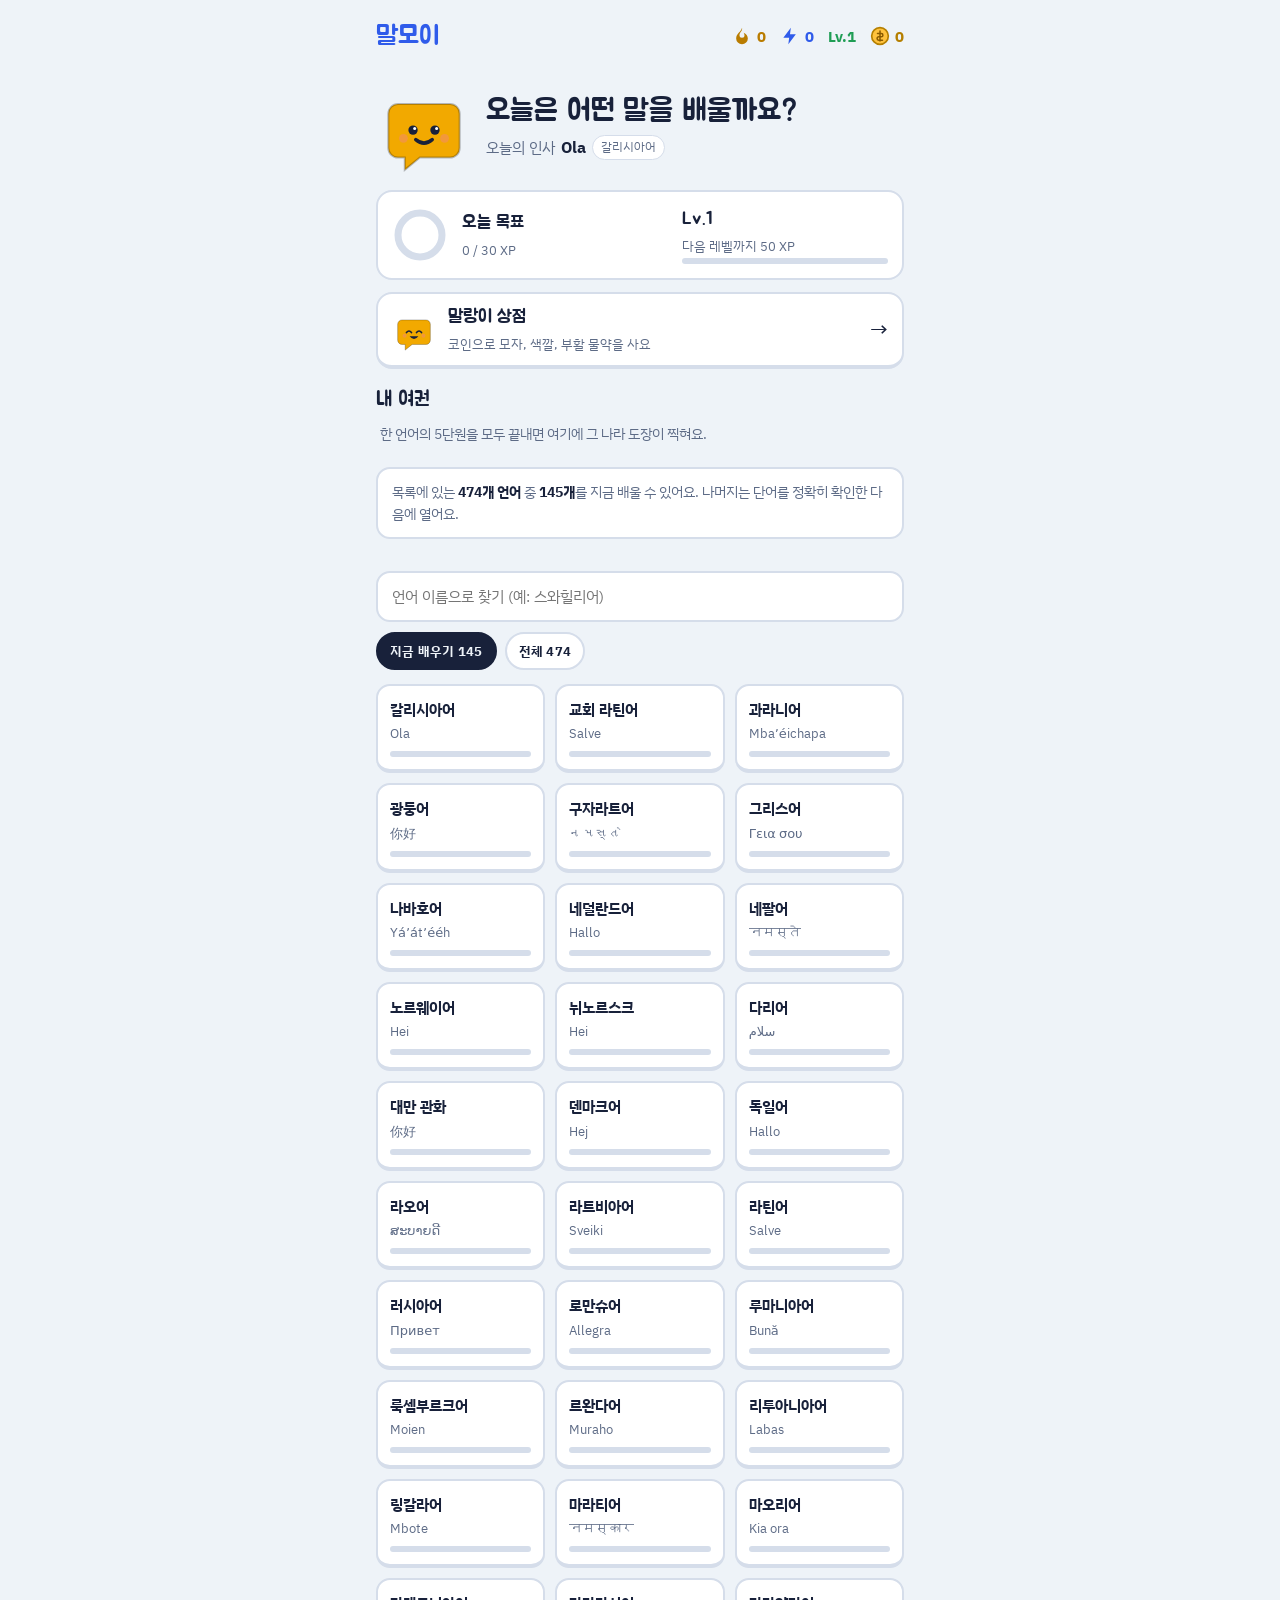
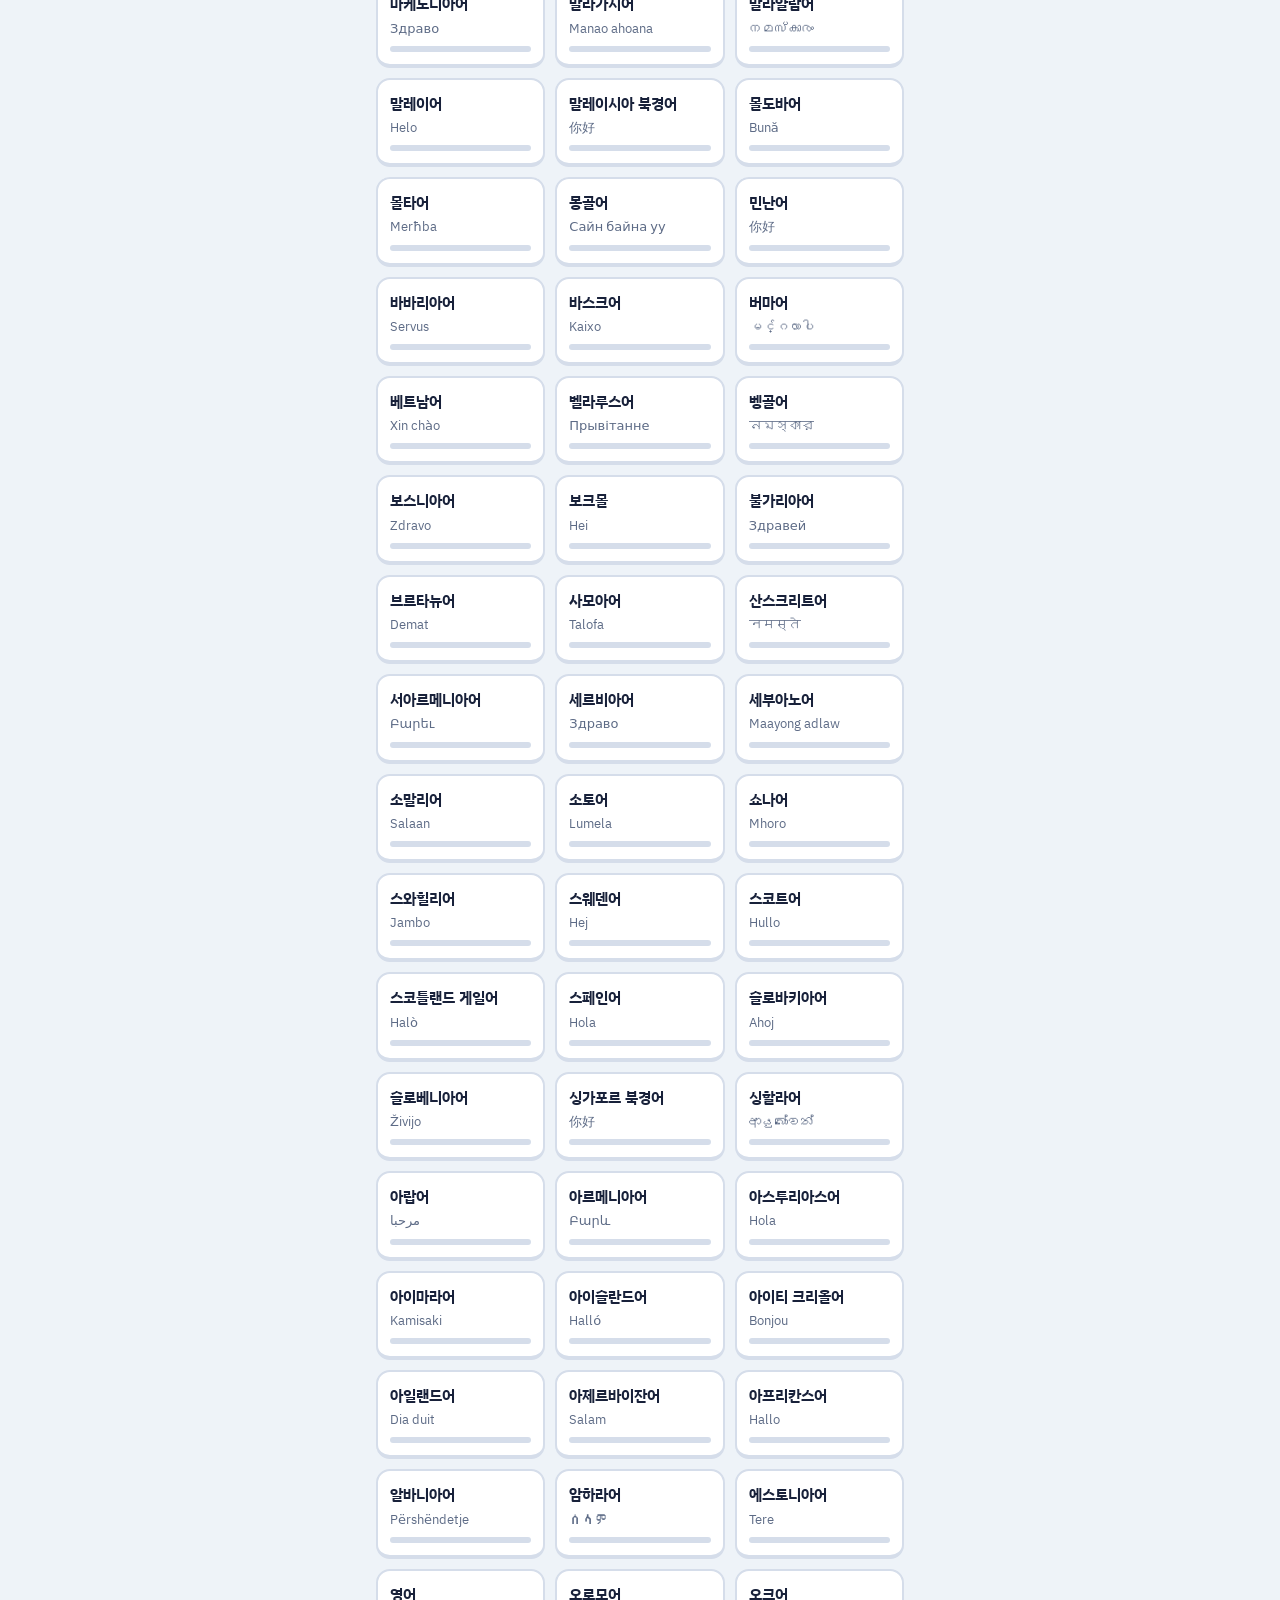
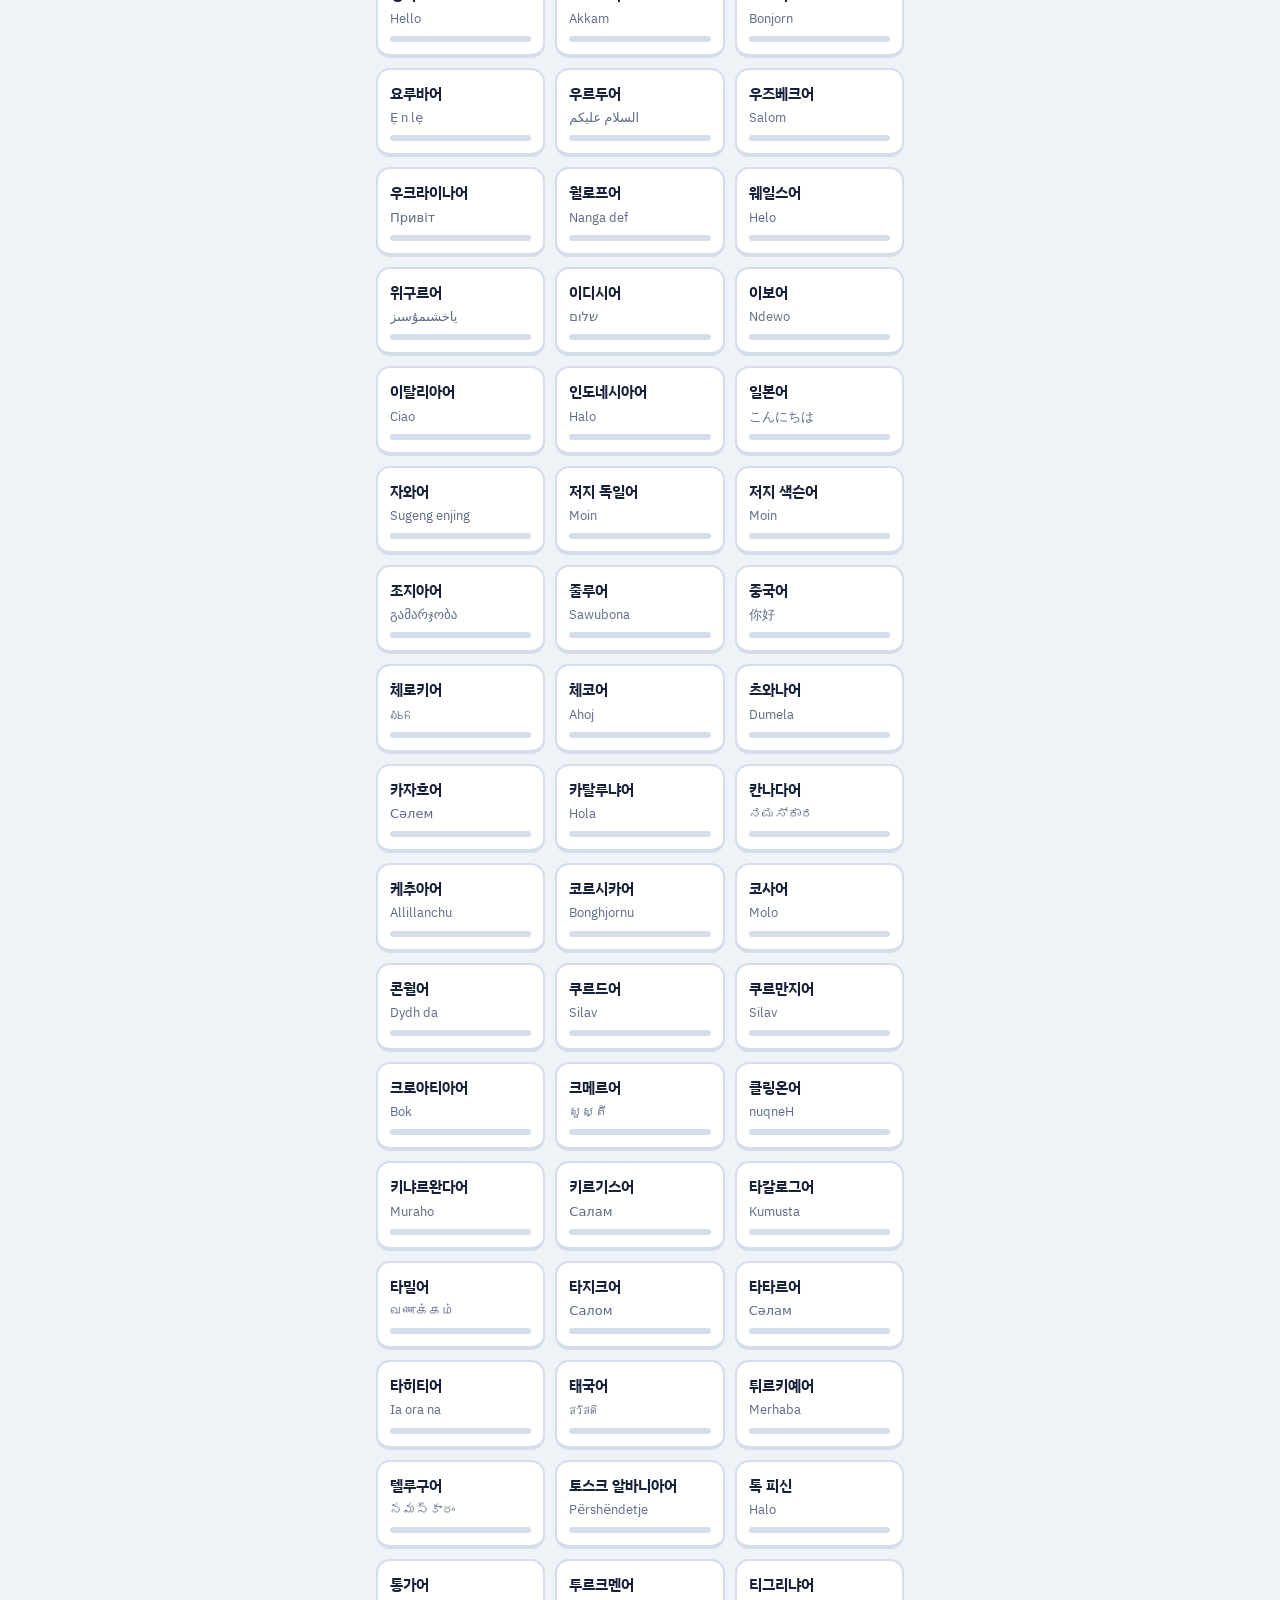
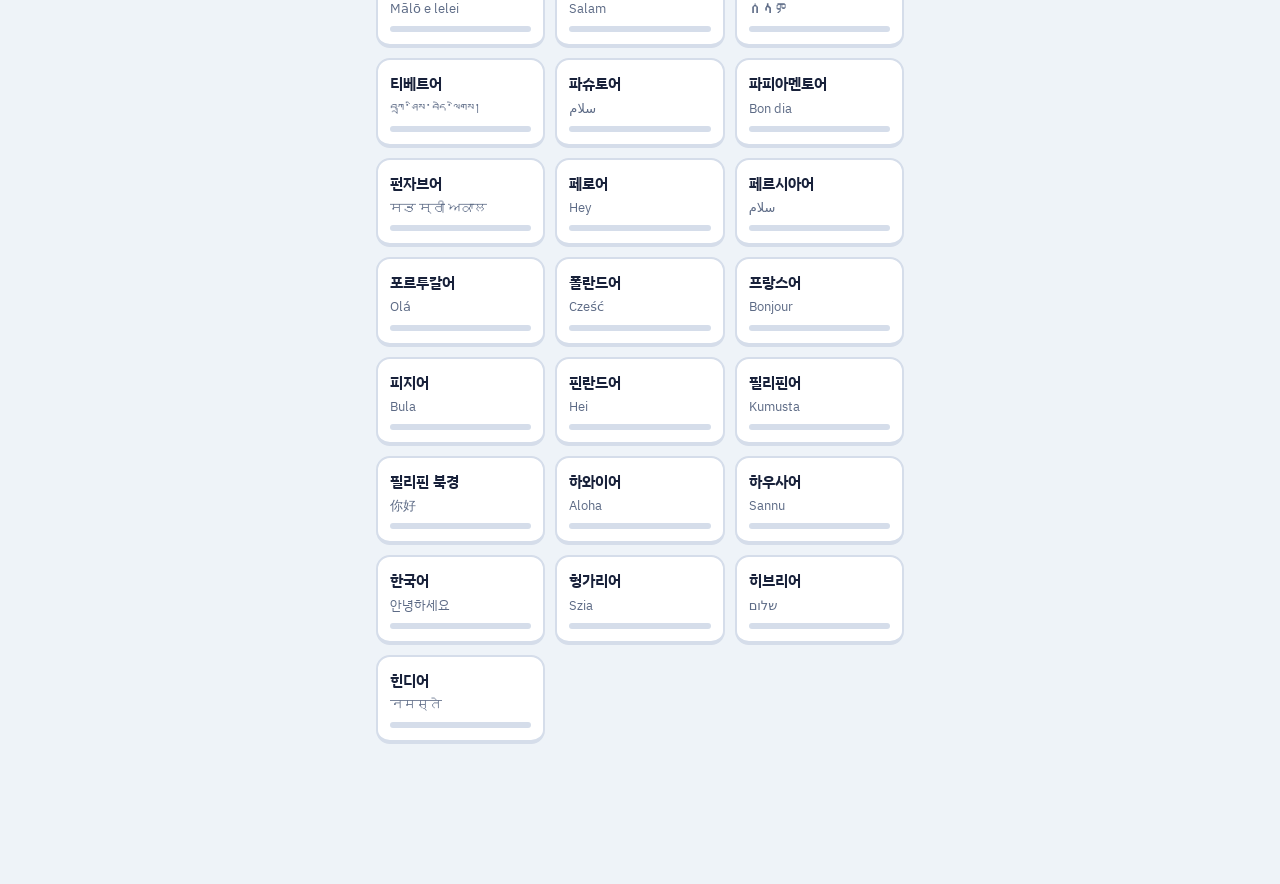
==== commit 475f3883: "Turn lessons into monster battles with coins, a shop and revive potions Co-Authored-By: Claude Opus " ====
--- a/index.html
+++ b/index.html
@@ -145,6 +145,62 @@
 .tile span{font-size:12px;color:var(--muted);letter-spacing:.04em}
 
 .toast{position:fixed;left:50%;top:calc(12px + env(safe-area-inset-top,0px));transform:translateX(-50%);max-width:min(92vw,460px);background:var(--ink);color:var(--bg);padding:12px 16px;border-radius:14px;font-size:14px;z-index:20}
+/* 전투 */
+.arena{margin-top:14px;display:flex;align-items:flex-end;justify-content:space-between;gap:12px;padding:12px 18px 10px;border-radius:18px;background:color-mix(in srgb,var(--accent) 9%,var(--surface));border:2px solid var(--line);border-bottom:6px solid color-mix(in srgb,var(--good) 55%,var(--surface))}
+.fighter{position:relative;display:grid;justify-items:center;gap:4px;width:104px}
+.fighter .mas{width:64px;height:64px}
+.monster{width:72px;height:72px}
+.monster.boss{width:92px;height:92px}
+.monster svg{width:100%;height:100%;display:block}
+.hpbar{width:100%;height:8px;border-radius:6px;background:var(--line);overflow:hidden}
+.hpbar i{display:block;height:100%;width:100%;transition:width .35s}
+.me .hpbar i{background:var(--bad)}
+.foe .hpbar i{background:var(--good)}
+.fname{font-size:12px;font-weight:700;color:var(--muted);white-space:nowrap}
+.vs{font-family:var(--display);font-size:20px;color:var(--muted);align-self:center}
+.attack{animation:attack .4s}
+@keyframes attack{40%{transform:translateX(28px) rotate(8deg)}}
+.hurt{animation:hurt .4s}
+@keyframes hurt{25%{transform:translateX(6px);filter:brightness(1.7)}75%{transform:translateX(-6px)}}
+.lunge{animation:lunge .45s}
+@keyframes lunge{40%{transform:translateX(-32px) scale(1.12)}}
+.down{animation:down .7s forwards}
+@keyframes down{to{transform:rotate(90deg) translateX(8px);opacity:.45}}
+.pop-num{position:absolute;top:-8px;left:50%;transform:translateX(-50%);font-family:var(--display);font-size:22px;color:var(--bad);pointer-events:none;white-space:nowrap;animation:rise .9s forwards}
+.pop-num.good{color:var(--good)}
+@keyframes rise{to{transform:translate(-50%,-32px);opacity:0}}
+.ko-wrap{position:relative;width:130px;height:130px}
+.ko-wrap svg{width:100%;height:100%;filter:grayscale(.4)}
+.ko-tag{position:absolute;right:-14px;top:6px;transform:rotate(14deg);font-family:var(--display);font-size:30px;color:var(--bad);border:3px solid var(--bad);border-radius:10px;padding:0 8px;background:var(--surface)}
+.node button svg{width:52px;height:52px}
+.node.boss button{width:100px;height:92px}
+.node.boss button svg{width:76px;height:76px}
+.node.locked button svg{filter:grayscale(1);opacity:.55}
+/* 상점 */
+.stat.coin{border:0;background:none;padding:0;color:#B57F00;font:inherit;font-weight:700}
+.stat.coin svg{width:20px;height:20px}
+.shop-link{margin-top:12px;width:100%;display:flex;align-items:center;gap:12px;padding:10px 14px;border-radius:16px;border:2px solid var(--line);border-bottom-width:4px;background:var(--surface);text-align:left}
+.shop-link .mas{width:44px;height:44px}
+.shop-link b{font-family:var(--display);font-weight:400;font-size:18px;display:block}
+.shop-link small{color:var(--muted)}
+.shop-link .go{margin-left:auto;font-family:var(--display);font-size:22px}
+.shop-head{margin-top:8px;display:flex;align-items:center;gap:14px}
+.shop-head h2{font-size:28px}
+.shop-head p{margin:2px 0 0;color:var(--muted)}
+.potion{margin-top:16px;display:flex;align-items:center;gap:12px;padding:14px;border-radius:16px;background:var(--surface);border:2px solid var(--line)}
+.potion svg{width:40px;height:40px;flex:none}
+.potion div{flex:1;min-width:0}
+.potion b{display:block}
+.potion small{color:var(--muted)}
+.shop-sec{margin-top:20px;font-size:20px}
+.shop-grid{margin-top:10px;display:grid;grid-template-columns:repeat(auto-fill,minmax(120px,1fr));gap:10px}
+.item{display:grid;justify-items:center;gap:6px;padding:12px 8px;border-radius:16px;background:var(--surface);border:2px solid var(--line);text-align:center}
+.item.on{border-color:var(--accent)}
+.item .mas{width:64px;height:64px}
+.ibtn{padding:8px 12px;border-radius:12px;border:0;background:var(--accent);color:var(--on-accent);font-weight:700;box-shadow:0 3px 0 var(--accent-deep);white-space:nowrap}
+.item.on .ibtn{background:var(--surface);color:var(--accent);box-shadow:none;border:2px solid var(--accent)}
+.btn.gold{background:var(--gold);color:#3A2600;box-shadow:0 4px 0 var(--gold-deep)}
+@media (prefers-color-scheme: dark){ .stat.coin{color:var(--gold)} }
 /* 새 문제 종류 */
 .eq{display:block;font-size:22px;color:var(--accent);margin-top:4px}
 .opts.ox .opt{padding:18px 12px}
@@ -226,6 +282,7 @@
       <span class="stat fire" title="연속 학습일"><svg viewBox="0 0 24 24" fill="currentColor"><path d="M12 2c1 4-3 5-3 9a3 3 0 0 0 6 0c0-1-.5-2-1-3 3 1 5 4 5 7a7 7 0 0 1-14 0c0-6 6-8 7-13z"/></svg><b id="streak">0</b></span>
       <span class="stat xp" title="경험치"><svg viewBox="0 0 24 24" fill="currentColor"><path d="M13 2 4 14h7l-1 8 9-12h-7z"/></svg><b id="xp">0</b></span>
       <span class="stat lv" id="lv" title="레벨">Lv.1</span>
+      <button class="stat coin" id="coinBtn" title="상점"><svg viewBox="0 0 24 24"><circle cx="12" cy="12" r="10" fill="#FFC23D" stroke="#B57F00" stroke-width="2"/><path d="M12 6v12M9 9h4.5a2 2 0 0 1 0 4h-3a2 2 0 0 0 0 4H15" stroke="#8A5A00" stroke-width="1.8" fill="none" stroke-linecap="round"/></svg><b id="coinN">0</b></button>
     </div>
   </header>
 
@@ -235,6 +292,7 @@
       <div class="hero-row"><div class="mas big" id="homeMas"></div><div><h1>오늘은 어떤 말을 배울까요?</h1><button class="daily" id="daily"></button></div></div>
     </section>
     <section class="goal" id="goal"></section>
+    <button class="shop-link" id="shopLink"><span class="mas" id="shopLinkMas"></span><span><b>말랑이 상점</b><small>코인으로 모자, 색깔, 부활 물약을 사요</small></span><span class="go">→</span></button>
     <div id="cont"></div>
     <section class="passport"><h3>내 여권</h3><div class="stamps" id="stamps"></div></section>
     <p class="notice" id="notice"></p>
@@ -270,7 +328,21 @@
       <span class="stat time" id="timer" hidden>60초</span>
       <span class="stat heart" id="heartStat" title="하트"><svg viewBox="0 0 24 24" fill="currentColor"><path d="M12 21s-8-5.2-8-11a4.5 4.5 0 0 1 8-2.8A4.5 4.5 0 0 1 20 10c0 5.8-8 11-8 11z"/></svg><b id="hearts">5</b></span>
     </div>
+    <div class="arena" id="arena">
+      <div class="fighter me"><div class="mas" id="mas"></div><div class="hpbar"><i id="myHp"></i></div><span class="fname">말랑이</span></div>
+      <span class="vs">VS</span>
+      <div class="fighter foe"><div class="monster" id="foe"></div><div class="hpbar"><i id="foeHp"></i></div><span class="fname" id="foeName"></span></div>
+    </div>
     <div id="qbox"></div>
+  </main>
+
+  <!-- 상점 -->
+  <main id="shop" hidden>
+    <button class="back" id="shopBack">← 홈으로</button>
+    <div class="shop-head"><div class="mas big" id="shopMas"></div><div><h2>말랑이 상점</h2><p>가진 코인 <b id="shopCoins">0</b>개 · 몬스터를 물리치면 코인이 생겨요</p></div></div>
+    <section class="potion"><svg viewBox="0 0 40 40" aria-hidden="true"><path d="M15 4h10v8l8 12a9 9 0 0 1-8 13H15a9 9 0 0 1-8-13l8-12z" fill="#FF6B8A" stroke="#B3324F" stroke-width="2"/><rect x="13" y="2" width="14" height="5" rx="2" fill="#8D6E63"/><circle cx="16" cy="26" r="2.5" fill="#fff" opacity=".7"/></svg><div><b>부활 물약</b><small>하트를 다 써도 하트 3개로 이어서 싸워요 · 가진 개수 <span id="potionN">0</span>개</small></div><button class="ibtn" id="buyPotion">25 코인</button></section>
+    <h3 class="shop-sec">모자와 색깔</h3>
+    <div class="shop-grid" id="shopGrid"></div>
   </main>
 
   <!-- 결과 -->
@@ -462,17 +534,17 @@
 
 // 저장
 const KEY = "malmoi-v1";
-function load() { try { return Object.assign({ xp: 0, streak: 0, last: "", done: {}, recent: "", today: { d: "", xp: 0 }, stamps: {}, best: {} }, JSON.parse(localStorage.getItem(KEY) || "{}")); } catch (e) { return { xp: 0, streak: 0, last: "", done: {}, recent: "", today: { d: "", xp: 0 }, stamps: {}, best: {} }; } }
+function load() { try { return Object.assign({ xp: 0, streak: 0, last: "", done: {}, recent: "", today: { d: "", xp: 0 }, stamps: {}, best: {}, coins: 0, owned: [], wear: { hat: "", color: "gold" }, potions: 0 }, JSON.parse(localStorage.getItem(KEY) || "{}")); } catch (e) { return { xp: 0, streak: 0, last: "", done: {}, recent: "", today: { d: "", xp: 0 }, stamps: {}, best: {}, coins: 0, owned: [], wear: { hat: "", color: "gold" }, potions: 0 }; } }
 function save() { try { localStorage.setItem(KEY, JSON.stringify(S)); } catch (e) {} }
 let S = load();
 const dayStr = d => d.toISOString().slice(0, 10);
 
 function show(id) {
-  ["home", "course", "lesson", "result"].forEach(x => $("#" + x).hidden = x !== id);
+  ["home", "course", "lesson", "result", "shop"].forEach(x => $("#" + x).hidden = x !== id);
   $("#foot").hidden = id !== "lesson";
   window.scrollTo(0, 0);
 }
-function stats() { $("#xp").textContent = S.xp; $("#streak").textContent = S.streak; $("#lv").textContent = "Lv." + level(); }
+function stats() { $("#xp").textContent = S.xp; $("#streak").textContent = S.streak; $("#lv").textContent = "Lv." + level(); $("#coinN").textContent = S.coins; }
 
 // 레벨, 오늘 목표
 const LV_XP = 50, GOAL = 30;
@@ -489,7 +561,16 @@
 }
 
 // 말풍선 캐릭터 "말랑이"
-function mascot(m) {
+const SKIN = { gold: "#F2A900", mint: "#4FCFAE", pink: "#FF9EC4", sky: "#7CC4FF", grape: "#B49CFF" };
+const HATS = {
+  party: '<path d="M20 7 28-12 36 7Z" fill="#FF6B9A" stroke="rgba(0,0,0,.25)"/><path d="M24 -2l8 4M22 3l10 3" stroke="#FFE066" stroke-width="2"/><circle cx="28" cy="-12" r="3" fill="#FFE066"/>',
+  straw: '<ellipse cx="28" cy="6" rx="22" ry="4" fill="#E9C46A" stroke="rgba(0,0,0,.2)"/><path d="M17 6q0-14 11-14t11 14z" fill="#F4D58D" stroke="rgba(0,0,0,.2)"/><rect x="17" y="1" width="22" height="3.5" fill="#E76F51"/>',
+  pirate: '<path d="M7 7q21-28 42 0z" fill="#26262E"/><circle cx="28" cy="-1" r="3.2" fill="#fff"/><path d="M25 3l6 0" stroke="#fff" stroke-width="1.6"/>',
+  crown: '<path d="M15 7 17-8 22 0 28-11 34 0 39-8 41 7Z" fill="#FFD43B" stroke="#B8860B" stroke-width="1.5"/><circle cx="28" cy="2" r="2.2" fill="#E0506E"/><circle cx="20" cy="3" r="1.6" fill="#5BB0E0"/><circle cx="36" cy="3" r="1.6" fill="#5BB0E0"/>',
+  wizard: '<path d="M13 7 31-14 43 7Z" fill="#5B4BDB" stroke="rgba(0,0,0,.25)"/><ellipse cx="28" cy="7" rx="19" ry="3.2" fill="#4537B8"/><path d="M28-2l1 2 2 .3-1.5 1.4.4 2.1-1.9-1-1.9 1 .4-2.1L25 .3l2-.3z" fill="#FFE066"/>'
+};
+function mascot(m, w) {
+  w = w || S.wear || {};
   const ink = "#18213A";
   const eyes = m === "happy"
     ? `<path d="M16 25q4-5 8 0M32 25q4-5 8 0" stroke="${ink}" stroke-width="2.6" fill="none" stroke-linecap="round"/>`
@@ -498,7 +579,7 @@
     : m === "sad" ? `<path d="M22 35q6-5 12 0" stroke="${ink}" stroke-width="2.6" fill="none" stroke-linecap="round"/>`
     : `<path d="M22 31q6 5 12 0" stroke="${ink}" stroke-width="2.6" fill="none" stroke-linecap="round"/>`;
   const tear = m === "sad" ? `<path d="M40 28q-2 4 0 5q2-1 0-5z" fill="#6FB6FF"/>` : "";
-  return `<svg viewBox="0 0 56 56" role="img" aria-label="말랑이"><path d="M9 5h38a7 7 0 0 1 7 7v25a7 7 0 0 1-7 7H25l-11 9v-9H9a7 7 0 0 1-7-7V12a7 7 0 0 1 7-7z" fill="var(--gold)" stroke="var(--gold-deep)" stroke-width="1.5"/>${eyes}<circle cx="13" cy="30" r="3.2" fill="#F28B6B" opacity=".55"/><circle cx="43" cy="30" r="3.2" fill="#F28B6B" opacity=".55"/>${mouth}${tear}</svg>`;
+  return `<svg viewBox="0 -14 56 70" role="img" aria-label="말랑이"><path d="M9 5h38a7 7 0 0 1 7 7v25a7 7 0 0 1-7 7H25l-11 9v-9H9a7 7 0 0 1-7-7V12a7 7 0 0 1 7-7z" fill="${SKIN[w.color] || SKIN.gold}" stroke="rgba(0,0,0,.25)" stroke-width="1.5"/>${eyes}<circle cx="13" cy="30" r="3.2" fill="#F28B6B" opacity=".55"/><circle cx="43" cy="30" r="3.2" fill="#F28B6B" opacity=".55"/>${mouth}${tear}${HATS[w.hat] || ""}</svg>`;
 }
 function stampHtml(n) {
   const d = (S.stamps[n] || dayStr(new Date())).replace(/-/g, ".");
@@ -506,6 +587,7 @@
 }
 function renderFun() {
   $("#homeMas").innerHTML = mascot("idle");
+  $("#shopLinkMas").innerHTML = mascot("happy");
   // 날짜마다 다른 언어의 인사말
   const d = dayStr(new Date()); let hsh = 7;
   for (const c of d) hsh = (hsh * 31 + c.charCodeAt(0)) % 99991;
@@ -522,12 +604,118 @@
     : `<p class="empty-s">한 언어의 5단원을 모두 끝내면 여기에 그 나라 도장이 찍혀요.</p>`;
 }
 
+// 몬스터
+const FOES = ["인사 슬라임", "대답 박쥐", "숫자 골렘", "생활 유령", "단어 대왕"];
+function monster(i, mood) {
+  const c = i < 0 ? "#E8B730" : ["#6CC46A", "#9B7BEA", "#E0864F", "#5BB0E0", "#E0506E"][i % 5];
+  const ink = "#18213A", line = 'stroke="rgba(0,0,0,.28)" stroke-width="1.5"';
+  const wings = i === 1 ? `<path d="M10 30Q-2 20 2 40Q6 33 10 37Z M46 30Q58 20 54 40Q50 33 46 37Z" fill="${c}" ${line}/>` : "";
+  const horns = i >= 2 || i < 0 ? `<path d="M17 22 13 7 23 17Z M39 22 43 7 33 17Z" fill="#FFF7E0" ${line}/>` : "";
+  const crown = i === 4 ? '<path d="M18 15V3l5 6 5-8 5 8 5-6v12Z" fill="#FFD43B" stroke="#B8860B" stroke-width="1.4"/>' : "";
+  const body = i === 2
+    ? `<rect x="9" y="16" width="38" height="34" rx="8" fill="${c}" ${line}/><path d="M14 24h6M36 44h6M30 20v4" stroke="rgba(0,0,0,.2)" stroke-width="2"/>`
+    : `<path d="M8 50Q4 22 28 15Q52 22 48 50Q43 46 38 50Q33 46 28 50Q23 46 18 50Q13 46 8 50Z" fill="${c}" ${line}/>`;
+  const eyes = mood === "ko" ? `<path d="M18 26l6 6M24 26l-6 6M32 26l6 6M38 26l-6 6" stroke="${ink}" stroke-width="2.5" stroke-linecap="round"/>`
+    : mood === "hurt" ? `<path d="M18 27l6 2.5-6 2.5M38 27l-6 2.5 6 2.5" stroke="${ink}" stroke-width="2.5" fill="none" stroke-linecap="round" stroke-linejoin="round"/>`
+    : `<circle cx="21" cy="30" r="4" fill="#fff"/><circle cx="35" cy="30" r="4" fill="#fff"/><circle cx="22" cy="30.5" r="2" fill="${ink}"/><circle cx="34" cy="30.5" r="2" fill="${ink}"/><path d="M16 23l9 4M40 23l-9 4" stroke="${ink}" stroke-width="2.5" stroke-linecap="round"/>`;
+  const mouth = mood === "ko" ? `<path d="M22 42q6-4 12 0" stroke="${ink}" stroke-width="2.5" fill="none" stroke-linecap="round"/>`
+    : mood === "hurt" ? `<ellipse cx="28" cy="41" rx="4" ry="3.2" fill="${ink}"/>`
+    : `<path d="M20 39l3 3 2.5-3 2.5 3 2.5-3 2.5 3 3-3" stroke="${ink}" stroke-width="2" fill="none" stroke-linejoin="round"/>`;
+  return `<svg viewBox="0 0 56 56" role="img" aria-label="${i < 0 ? "시간 도깨비" : FOES[i]}">${wings}${horns}${body}${crown}${eyes}${mouth}</svg>`;
+}
+function setupArena(i) {
+  LS.foe = i; LS.hits = 0;
+  $("#foeName").textContent = i < 0 ? "시간 도깨비" : FOES[i];
+  const f = $("#foe"); f.className = "monster" + (i === LESSONS.length - 1 ? " boss" : ""); f.innerHTML = monster(i, "idle");
+  $("#mas").innerHTML = mascot("idle");
+  updateArena();
+}
+function updateArena() {
+  $("#myHp").style.width = (LS.mode === "blitz" ? 100 : Math.max(0, LS.hearts) / 5 * 100) + "%";
+  if (LS.mode !== "blitz") $("#foeHp").style.width = Math.max(0, 1 - LS.hits / LS.first) * 100 + "%";
+}
+function anim(el, c) { el.classList.remove("hop", "shake", "attack", "hurt", "lunge", "down"); void el.offsetWidth; el.classList.add(c); }
+function popNum(el, text, good) {
+  const s = document.createElement("span"); s.className = "pop-num" + (good ? " good" : ""); s.textContent = text;
+  el.parentElement.appendChild(s); setTimeout(() => s.remove(), 900);
+}
+function battle(ok) {
+  const foe = $("#foe"), me = $("#mas");
+  if (ok) {
+    LS.hits++;
+    anim(me, "attack");
+    foe.innerHTML = monster(LS.foe, "hurt"); anim(foe, "hurt");
+    popNum(foe, LS.mode === "blitz" ? "+1점" : "-" + (10 + Math.min(LS.combo, 5) * 2));
+    const dead = LS.mode !== "blitz" && LS.hits >= LS.first;
+    setTimeout(() => { foe.innerHTML = monster(LS.foe, dead ? "ko" : "idle"); if (dead) anim(foe, "down"); }, 450);
+  } else {
+    anim(foe, "lunge"); anim(me, "shake");
+    popNum(me, LS.mode === "blitz" ? "-3초" : "-1 하트");
+  }
+  updateArena();
+}
+
+// 코인, 상점
+const POTION = 25;
+const SHOP = [
+  { id: "h:party", name: "파티 모자", price: 30 }, { id: "h:straw", name: "밀짚모자", price: 40 },
+  { id: "h:pirate", name: "해적 모자", price: 50 }, { id: "h:crown", name: "왕관", price: 80 },
+  { id: "h:wizard", name: "마법사 모자", price: 100 },
+  { id: "c:gold", name: "기본 노랑", price: 0 }, { id: "c:mint", name: "민트", price: 30 },
+  { id: "c:pink", name: "분홍", price: 30 }, { id: "c:sky", name: "하늘", price: 30 }, { id: "c:grape", name: "포도", price: 40 }
+];
+function openShop() { renderShop(); show("shop"); }
+function renderShop() {
+  stats();
+  $("#shopMas").innerHTML = mascot("happy");
+  $("#shopCoins").textContent = S.coins;
+  $("#potionN").textContent = S.potions;
+  $("#shopGrid").innerHTML = SHOP.map(it => {
+    const [k, v] = it.id.split(":"), own = !it.price || S.owned.includes(it.id);
+    const on = k === "h" ? S.wear.hat === v : S.wear.color === v;
+    const look = k === "h" ? { hat: v, color: S.wear.color } : { hat: "", color: v };
+    const label = on ? (k === "h" ? "벗기" : "쓰는 중") : own ? (k === "h" ? "쓰기" : "바꾸기") : it.price + " 코인";
+    return `<div class="item${on ? " on" : ""}"><div class="mas">${mascot("idle", look)}</div><b>${it.name}</b><button class="ibtn" data-id="${it.id}">${label}</button></div>`;
+  }).join("");
+}
+$("#shopGrid").addEventListener("click", e => {
+  const b = e.target.closest(".ibtn"); if (!b) return;
+  const it = SHOP.find(x => x.id === b.dataset.id), [k, v] = it.id.split(":"), own = !it.price || S.owned.includes(it.id);
+  if (!own) {
+    if (S.coins < it.price) { toast(`코인이 ${it.price - S.coins}개 모자라요. 몬스터를 물리쳐서 모아 보세요.`); return; }
+    S.coins -= it.price; S.owned.push(it.id); toast(`${it.name} 샀어요!`); confetti();
+  }
+  if (k === "h") S.wear.hat = own && S.wear.hat === v ? "" : v; else S.wear.color = v;
+  save(); renderShop();
+});
+$("#buyPotion").onclick = () => {
+  if (S.coins < POTION) { toast(`코인이 ${POTION - S.coins}개 모자라요.`); return; }
+  S.coins -= POTION; S.potions++; save(); renderShop(); toast("부활 물약을 샀어요!");
+};
+$("#shopBack").onclick = () => { renderHome(); show("home"); };
+$("#shopLink").onclick = openShop;
+$("#coinBtn").onclick = () => { if ($("#lesson").hidden) openShop(); };
+function reviveBtn() {
+  if (S.potions > 0) return `<button class="btn gold" id="revive">부활 물약 쓰기 (${S.potions}개 있음)</button>`;
+  if (S.coins >= POTION) return `<button class="btn gold" id="revive">물약 사서 부활하기 (${POTION} 코인)</button>`;
+  return "";
+}
+function revive() {
+  if (S.potions > 0) S.potions--; else if (S.coins >= POTION) S.coins -= POTION; else return;
+  save(); stats();
+  LS.hearts = 3; show("lesson"); setMode(); updateArena();
+  $("#mas").innerHTML = mascot("happy"); anim($("#mas"), "hop");
+  toast("부활했어요! 하트 3개로 다시 싸워요.");
+  LS.pos++;
+  if (LS.pos >= LS.qs.length) return finish(true);
+  renderQ();
+}
+
 // 레슨 꾸미기: 캐릭터, 콤보
 function decorate() {
   const box = $("#qbox"), t = box.querySelector(".qtitle");
-  const c = document.createElement("div"); c.className = "coach";
-  c.innerHTML = `<div class="mas" id="mas">${mascot("idle")}</div>`;
-  t.replaceWith(c); c.appendChild(t);
+  t.classList.add("bubble");
+  if (!$("#foe").classList.contains("down")) $("#mas").innerHTML = mascot("idle");
   if (LS.mode === "blitz") $("#action").textContent = "빠르게 골라요!";
   comboPill();
 }
@@ -535,6 +723,7 @@
 function react(ok) {
   const m = $("#mas");
   if (m) { m.innerHTML = mascot(ok ? "happy" : "sad"); m.classList.remove("hop", "shake"); void m.offsetWidth; m.classList.add(ok ? "hop" : "shake"); }
+  battle(ok);
   comboPill();
   if (ok && LS.combo >= 3) {
     $("#fb").insertAdjacentHTML("beforeend", `<span class="combo-msg">${LS.combo}연속 정답!${LS.mode === "blitz" ? "" : " 보너스 +1 XP"}</span>`);
@@ -547,7 +736,7 @@
 let blitzT = null;
 function startBlitz() {
   LS = { mode: "blitz", qs: [], pos: -1, hearts: 99, right: 0, wrong: 0, combo: 0, bonus: 0, sel: null, state: "ask", end: Date.now() + 60000 };
-  show("lesson"); setMode();
+  show("lesson"); setMode(); setupArena(-1);
   clearInterval(blitzT); blitzT = setInterval(tick, 200);
   nextBlitz(); tick();
 }
@@ -557,6 +746,7 @@
   $("#timer").textContent = Math.ceil(left / 1000) + "초";
   $("#timer").classList.toggle("low", left < 10000);
   $("#prog").style.width = (left / 60000 * 100) + "%";
+  $("#foeHp").style.width = (left / 60000 * 100) + "%";
   if (!left && LS.state === "ask") finishBlitz();
 }
 function nextBlitz() {
@@ -574,7 +764,8 @@
   const score = LS.right, prev = S.best[cur] || 0, rec = score > prev;
   if (rec) S.best[cur] = score;
   const lvUp = addXP(score);
-  $("#rbox").innerHTML = `<div class="mas big">${mascot(score ? "happy" : "sad")}</div><h2>${rec ? "새 기록!" : "시간 끝!"}</h2><p>${esc(cur)} 번개 퀴즈에서 ${score}개를 맞혔어요.</p>
+  S.coins += score; save(); stats();
+  $("#rbox").innerHTML = `<div class="mas big">${mascot(score ? "happy" : "sad")}</div><h2>${rec ? "새 기록!" : "시간 끝!"}</h2><p>${esc(cur)} 번개 퀴즈에서 ${score}개를 맞혔어요. 코인도 ${score}개 얻었어요.</p>
     <div class="tiles"><div class="tile"><b>${score}</b><span>맞힌 개수</span></div><div class="tile"><b>${Math.max(score, prev)}</b><span>최고 기록</span></div><div class="tile"><b>+${score}</b><span>경험치</span></div></div>
     ${lvUp ? `<p class="lvup">레벨 업! 이제 Lv.${level()}</p>` : ""}
     <button class="btn" id="again">다시 도전</button><button class="btn ghost" id="toC">단원 목록으로</button>`;
@@ -703,7 +894,7 @@
   const off = [0, 64, 0, -64, 0];
   $("#path").innerHTML = LESSONS.map((l, i) => {
     const st = i < d ? "done" : i === d ? "current" : "locked";
-    return `<div class="node ${st}" style="transform:translateX(${off[i]}px)"><button data-i="${i}" aria-label="${i + 1}단원 ${l.t}">${i < d ? "✓" : i + 1}</button><span class="lbl">${l.t}<small>${l.d}</small></span></div>`;
+    return `<div class="node ${st}${i === LESSONS.length - 1 ? " boss" : ""}" style="transform:translateX(${off[i]}px)"><button data-i="${i}" aria-label="${i + 1}단원 ${l.t}">${i < d ? "✓" : monster(i, "idle")}</button><span class="lbl">${i + 1}. ${l.t}<small>${FOES[i]}${i === LESSONS.length - 1 ? " · 보스" : ""}</small></span></div>`;
   }).join("");
   const ws = words(n), code = L[n][0];
   $("#wlist").innerHTML = ws.map((w, i) => `<div class="wrow"><span class="ko">${KO[i]}</span><span class="fw" dir="auto">${esc(w.w)}${w.r ? `<small>${esc(w.r)}</small>` : ""}</span><button class="spk" data-say="${i}" aria-label="${KO[i]} 듣기">${SPK}</button></div>`).join("");
@@ -734,7 +925,7 @@
   const mk = shuffle(ws).slice(0, 4).concat(extra).slice(0, 4);
   qs.splice(Math.min(3, qs.length), 0, { type: "match", keys: mk });
   LS = { mode: "lesson", i, qs, pos: 0, hearts: 5, first: qs.length, right: 0, wrong: 0, combo: 0, bonus: 0, sel: null, state: "ask" };
-  show("lesson"); setMode();
+  show("lesson"); setMode(); setupArena(i);
   renderQ();
 }
 function optsFor(k) { return shuffle([k, ...shuffle(KO.map((_, j) => j).filter(j => j !== k)).slice(0, 3)]); }
@@ -896,13 +1087,16 @@
   $("#prog").style.width = "100%";
   const r = $("#rbox");
   if (!ok) {
-    r.innerHTML = `<div class="mas big">${mascot("sad")}</div><h2>하트를 다 썼어요</h2><p>괜찮아요. 단어장을 한 번 보고 다시 해 봐요.</p>
+    r.innerHTML = `<div class="mas big">${mascot("sad")}</div><h2>${LS.foe >= 0 ? FOES[LS.foe] : "몬스터"}에게 졌어요</h2><p>괜찮아요. 물약으로 부활하거나 단어장을 보고 다시 도전해요.</p>
+      ${reviveBtn()}
       <button class="btn" id="retry">다시 하기</button><button class="btn ghost" id="toC">단원 목록으로</button>`;
   } else {
     const total = LS.right + LS.wrong;
     const acc = total ? Math.round(LS.right / total * 100) : 100;
     const gain = 10 + (LS.wrong === 0 ? 5 : 0) + LS.bonus;
     const lvUp = addXP(gain);
+    const coins = 5 + (LS.wrong === 0 ? 5 : 0) + LS.bonus + (LS.i === LESSONS.length - 1 ? 20 : 0);
+    S.coins += coins;
     S.done[cur] = Math.max(S.done[cur] || 0, LS.i + 1);
     const today = dayStr(new Date()), yest = dayStr(new Date(Date.now() - 864e5));
     if (S.last !== today) { S.streak = S.last === yest ? S.streak + 1 : 1; S.last = today; }
@@ -910,9 +1104,9 @@
     if (newStamp) S.stamps[cur] = dayStr(new Date());
     save(); stats();
     const all = S.done[cur] >= LESSONS.length;
-    r.innerHTML = `<div class="medal">${LS.i + 1}</div><h2>${LESSONS[LS.i].t} 단원 완료!</h2>
+    r.innerHTML = `<div class="ko-wrap">${monster(LS.i, "ko")}<span class="ko-tag">K.O.</span></div><h2>${FOES[LS.i]} 격파!</h2>
       <p>${all ? `${cur} 기초 단어 ${KO.length}개를 모두 배웠어요.` : `다음은 ${LESSONS[Math.min(LS.i + 1, LESSONS.length - 1)].t} 단원이에요.`}</p>
-      <div class="tiles"><div class="tile"><b>+${gain}</b><span>경험치</span></div><div class="tile"><b>${acc}%</b><span>정확도</span></div><div class="tile"><b>${S.streak}일</b><span>연속 학습</span></div></div>
+      <div class="tiles"><div class="tile"><b>+${gain}</b><span>경험치</span></div><div class="tile"><b>${acc}%</b><span>정확도</span></div><div class="tile"><b>+${coins}</b><span>코인</span></div></div>
       ${lvUp ? `<p class="lvup">레벨 업! 이제 Lv.${level()}</p>` : ""}
       ${newStamp ? `<div class="stamp new">${stampHtml(cur)}</div><p>${esc(cur)} 여권 도장을 받았어요!</p>` : ""}
       <button class="btn" id="toC">계속하기</button>`;
@@ -921,6 +1115,7 @@
   if (ok) confetti();
   const toC = $("#toC"); if (toC) toC.onclick = () => openCourse(cur);
   const re = $("#retry"); if (re) re.onclick = () => startLesson(LS.i);
+  const rv = $("#revive"); if (rv) rv.onclick = revive;
 }
 
 try { speechSynthesis.getVoices(); } catch (e) {}
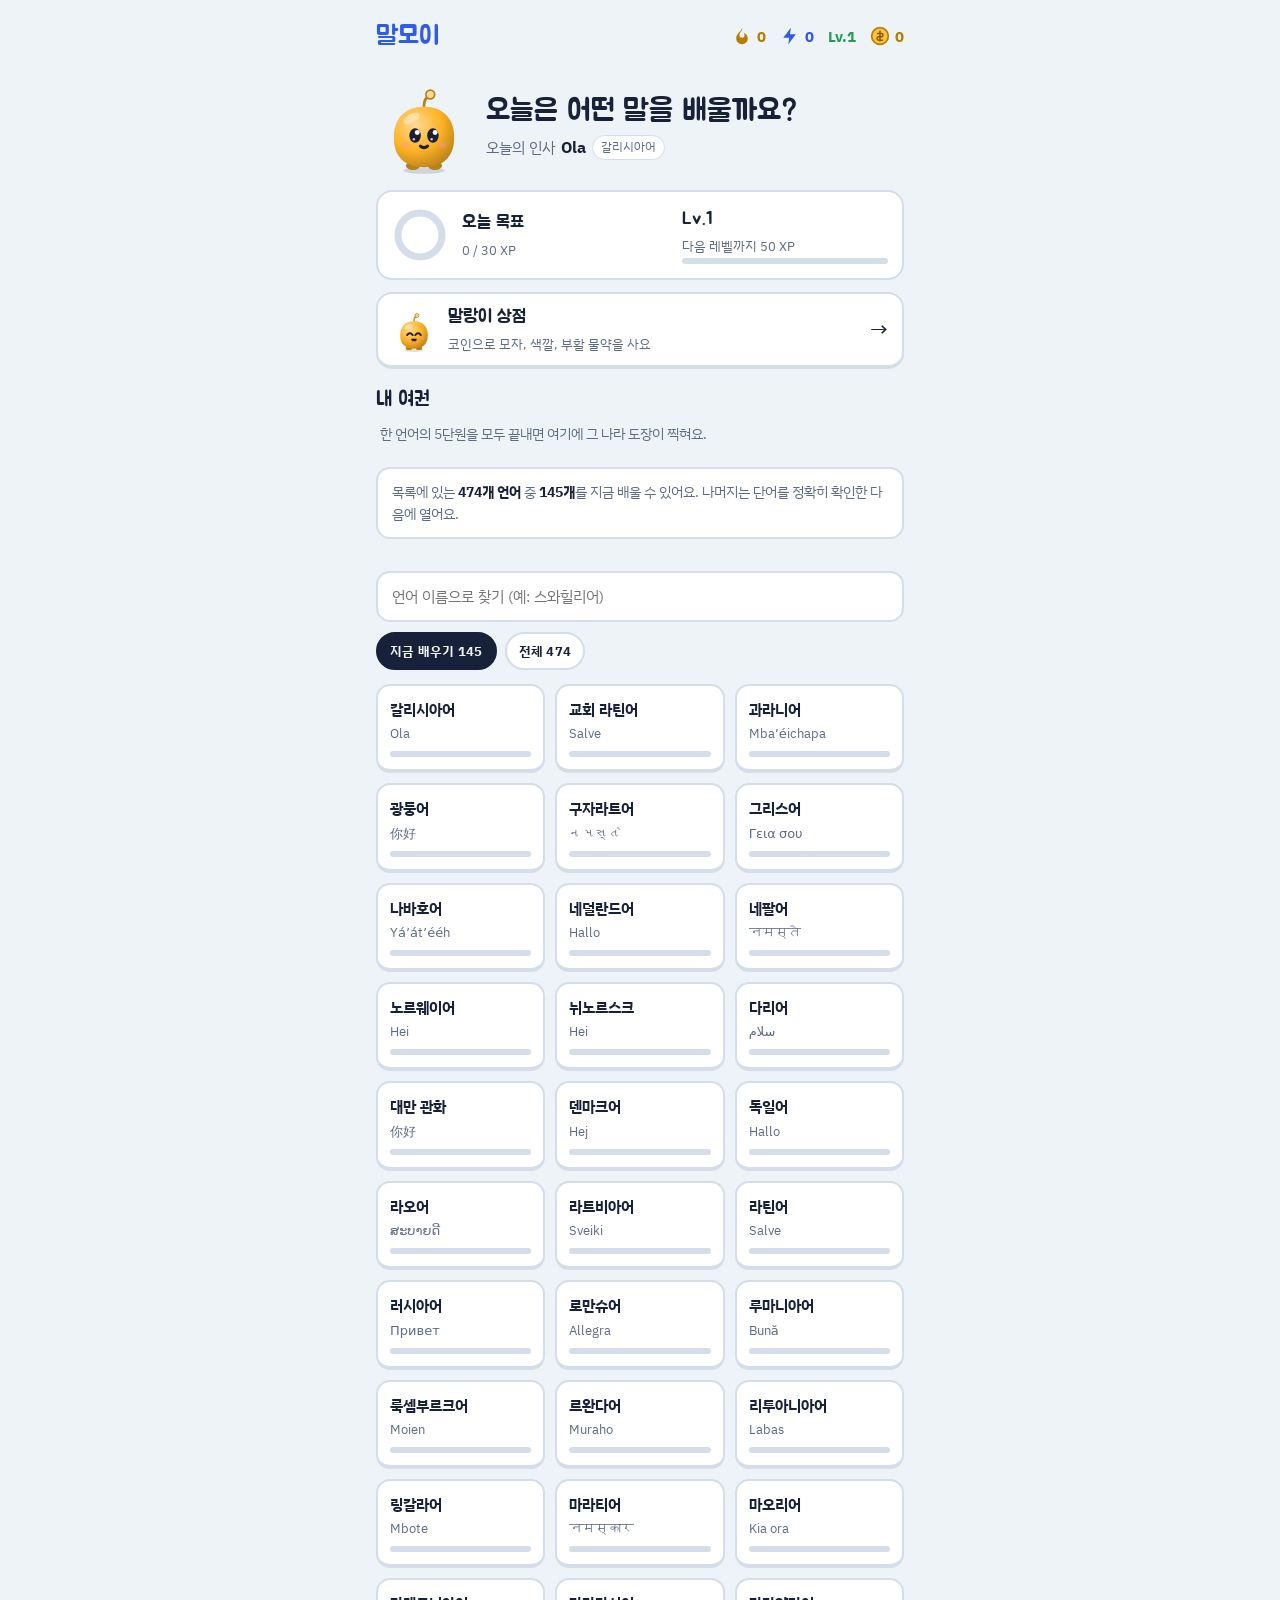
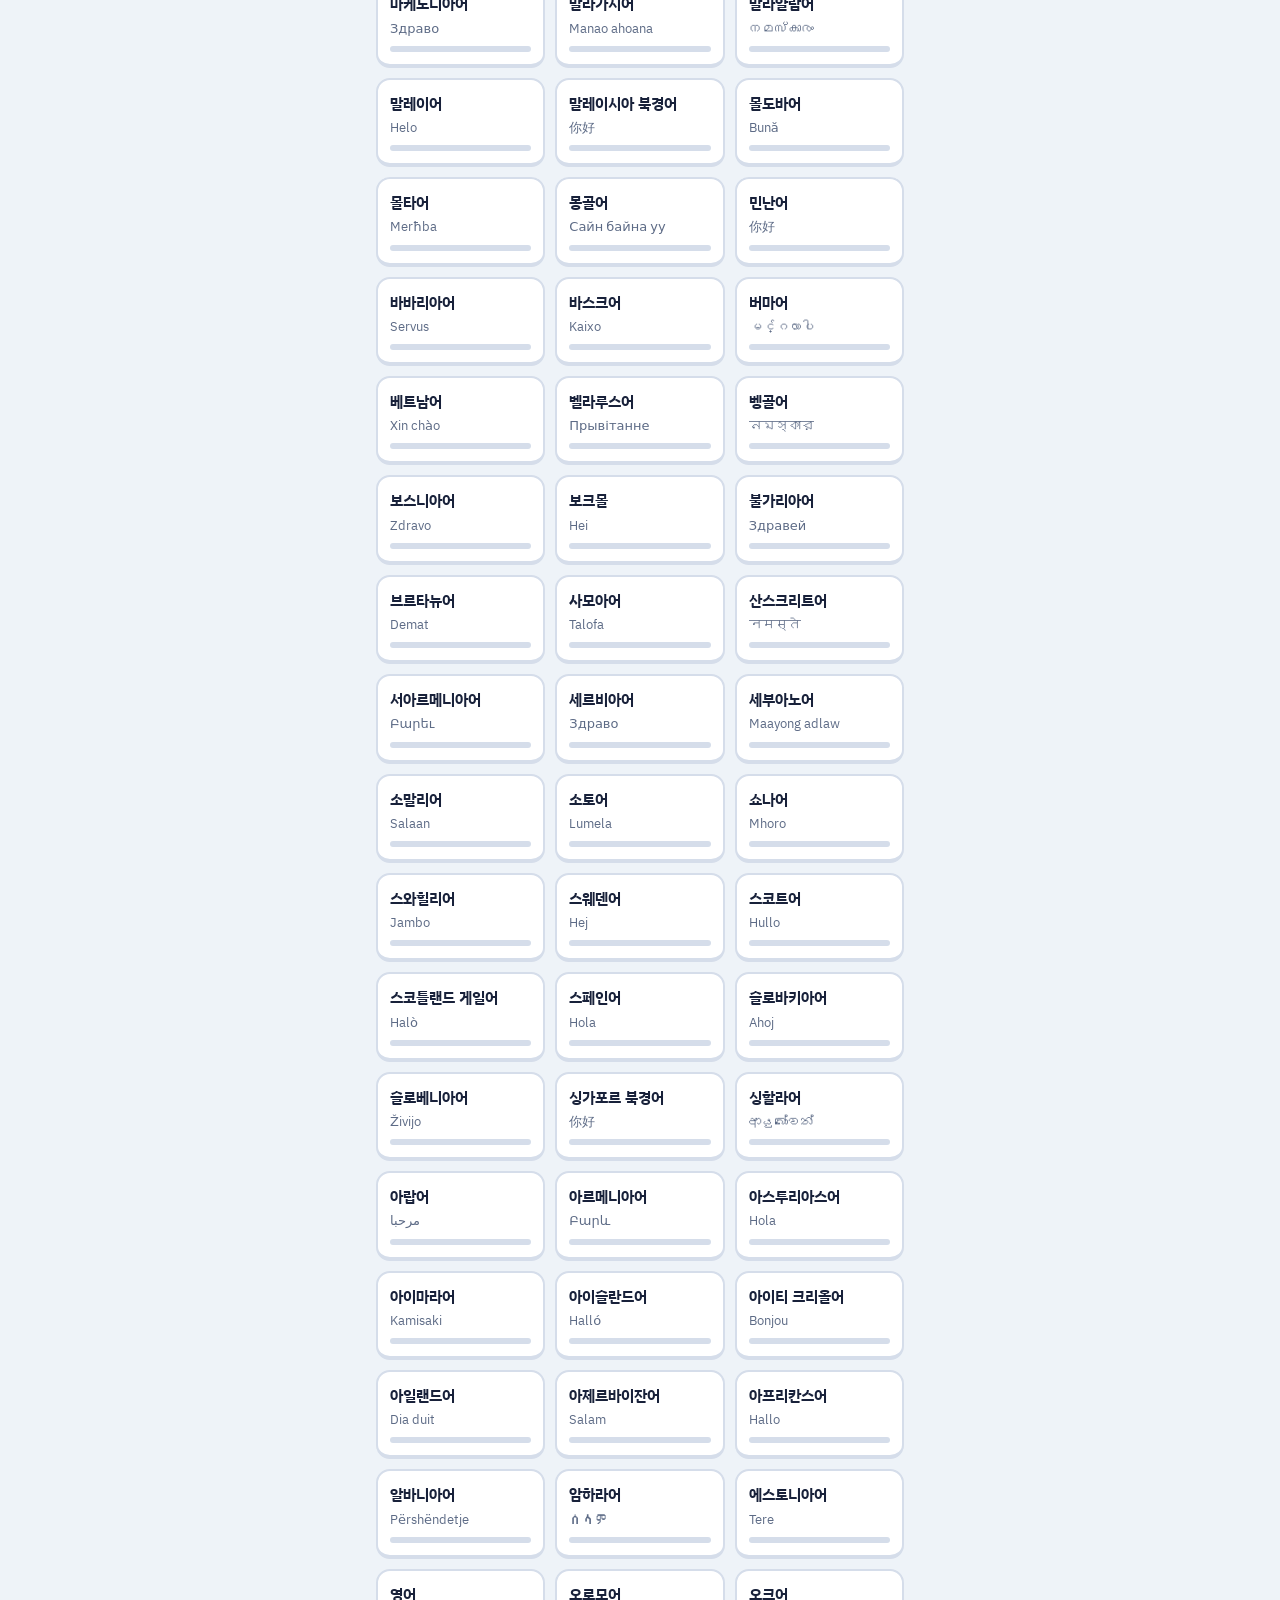
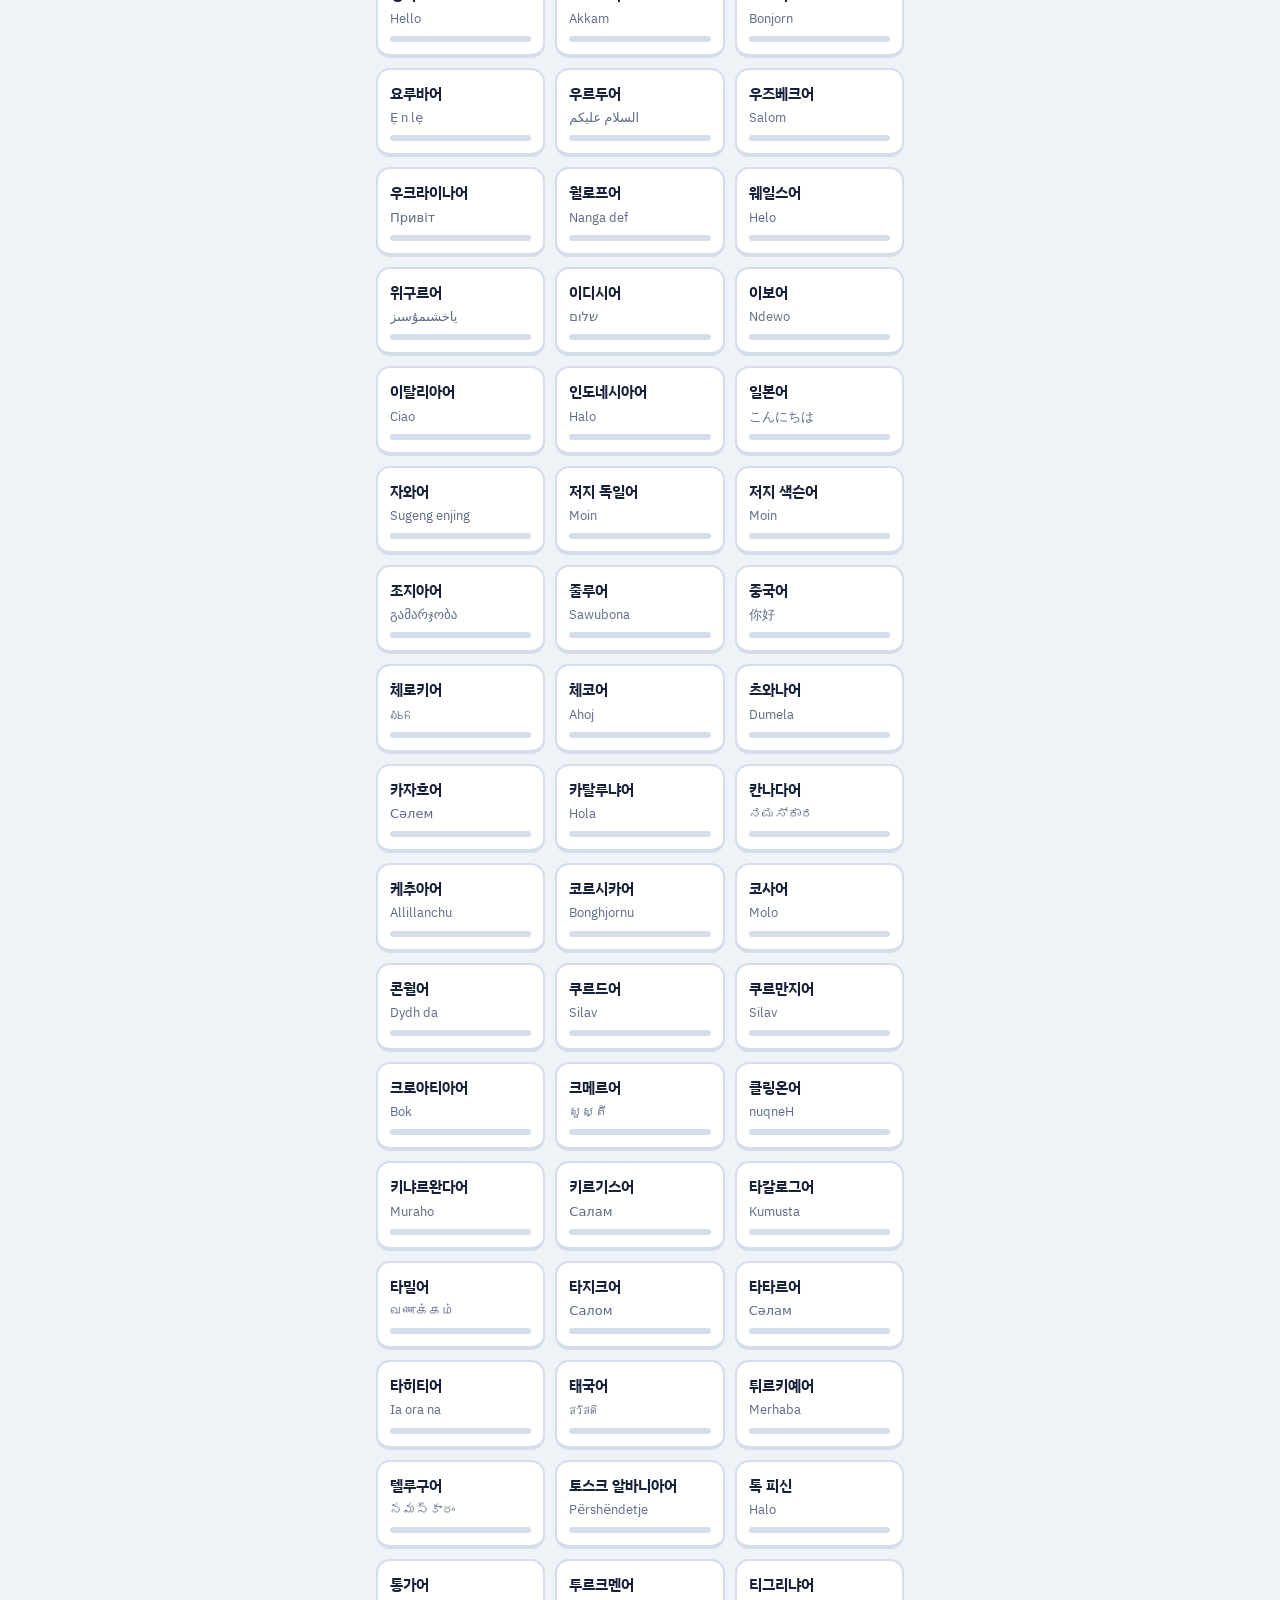
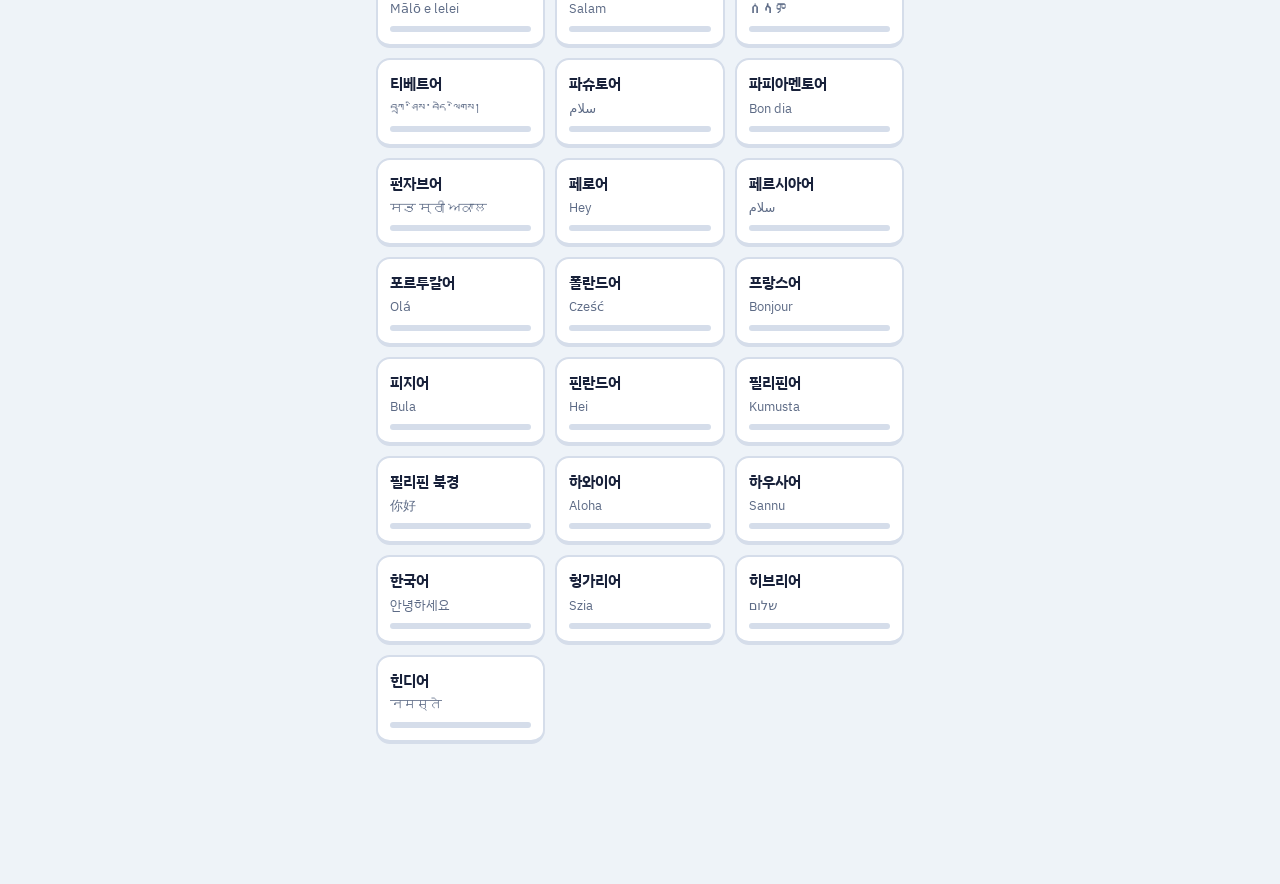
==== commit 6c542c90: "Redesign the mascot: glossy round body, big eyes, sprout, new skin colors Co-Authored-By: Claude Opu" ====
--- a/index.html
+++ b/index.html
@@ -561,7 +561,7 @@
 }
 
 // 말풍선 캐릭터 "말랑이"
-const SKIN = { gold: "#F2A900", mint: "#4FCFAE", pink: "#FF9EC4", sky: "#7CC4FF", grape: "#B49CFF" };
+const SKIN = { gold: "#FFB224", mint: "#2FC9A4", pink: "#FF8AB4", sky: "#4DA8FF", grape: "#9479FF" };
 const HATS = {
   party: '<path d="M20 7 28-12 36 7Z" fill="#FF6B9A" stroke="rgba(0,0,0,.25)"/><path d="M24 -2l8 4M22 3l10 3" stroke="#FFE066" stroke-width="2"/><circle cx="28" cy="-12" r="3" fill="#FFE066"/>',
   straw: '<ellipse cx="28" cy="6" rx="22" ry="4" fill="#E9C46A" stroke="rgba(0,0,0,.2)"/><path d="M17 6q0-14 11-14t11 14z" fill="#F4D58D" stroke="rgba(0,0,0,.2)"/><rect x="17" y="1" width="22" height="3.5" fill="#E76F51"/>',
@@ -569,17 +569,33 @@
   crown: '<path d="M15 7 17-8 22 0 28-11 34 0 39-8 41 7Z" fill="#FFD43B" stroke="#B8860B" stroke-width="1.5"/><circle cx="28" cy="2" r="2.2" fill="#E0506E"/><circle cx="20" cy="3" r="1.6" fill="#5BB0E0"/><circle cx="36" cy="3" r="1.6" fill="#5BB0E0"/>',
   wizard: '<path d="M13 7 31-14 43 7Z" fill="#5B4BDB" stroke="rgba(0,0,0,.25)"/><ellipse cx="28" cy="7" rx="19" ry="3.2" fill="#4537B8"/><path d="M28-2l1 2 2 .3-1.5 1.4.4 2.1-1.9-1-1.9 1 .4-2.1L25 .3l2-.3z" fill="#FFE066"/>'
 };
+// 색을 밝게/어둡게
+function shade(hex, t) {
+  const n = parseInt(hex.slice(1), 16), f = t < 0 ? 0 : 255, a = Math.abs(t);
+  const c = [n >> 16, (n >> 8) & 255, n & 255].map(v => Math.round(v + (f - v) * a));
+  return "#" + c.map(v => v.toString(16).padStart(2, "0")).join("");
+}
+let masN = 0;
 function mascot(m, w) {
   w = w || S.wear || {};
-  const ink = "#18213A";
+  const id = "mg" + (masN++), base = SKIN[w.color] || SKIN.gold;
+  const lite = shade(base, .5), dark = shade(base, -.28), ink = "#1B1F33";
   const eyes = m === "happy"
-    ? `<path d="M16 25q4-5 8 0M32 25q4-5 8 0" stroke="${ink}" stroke-width="2.6" fill="none" stroke-linecap="round"/>`
-    : `<circle cx="20" cy="24" r="3.4" fill="${ink}"/><circle cx="36" cy="24" r="3.4" fill="${ink}"/><circle cx="21.2" cy="22.8" r="1.1" fill="#fff"/><circle cx="37.2" cy="22.8" r="1.1" fill="#fff"/>`;
-  const mouth = m === "happy" ? `<path d="M21 31q7 9 14 0z" fill="${ink}"/>`
-    : m === "sad" ? `<path d="M22 35q6-5 12 0" stroke="${ink}" stroke-width="2.6" fill="none" stroke-linecap="round"/>`
-    : `<path d="M22 31q6 5 12 0" stroke="${ink}" stroke-width="2.6" fill="none" stroke-linecap="round"/>`;
-  const tear = m === "sad" ? `<path d="M40 28q-2 4 0 5q2-1 0-5z" fill="#6FB6FF"/>` : "";
-  return `<svg viewBox="0 -14 56 70" role="img" aria-label="말랑이"><path d="M9 5h38a7 7 0 0 1 7 7v25a7 7 0 0 1-7 7H25l-11 9v-9H9a7 7 0 0 1-7-7V12a7 7 0 0 1 7-7z" fill="${SKIN[w.color] || SKIN.gold}" stroke="rgba(0,0,0,.25)" stroke-width="1.5"/>${eyes}<circle cx="13" cy="30" r="3.2" fill="#F28B6B" opacity=".55"/><circle cx="43" cy="30" r="3.2" fill="#F28B6B" opacity=".55"/>${mouth}${tear}${HATS[w.hat] || ""}</svg>`;
+    ? `<path d="M17 29q4.5-5.5 9 0M30 29q4.5-5.5 9 0" stroke="${ink}" stroke-width="3" fill="none" stroke-linecap="round"/>`
+    : `<ellipse cx="21.5" cy="28" rx="4.2" ry="5.3" fill="${ink}"/><ellipse cx="34.5" cy="28" rx="4.2" ry="5.3" fill="${ink}"/><circle cx="23.1" cy="25.8" r="1.8" fill="#fff"/><circle cx="36.1" cy="25.8" r="1.8" fill="#fff"/><circle cx="20.6" cy="30.6" r=".9" fill="#fff" opacity=".75"/><circle cx="33.6" cy="30.6" r=".9" fill="#fff" opacity=".75"/>`;
+  const brows = m === "sad" ? `<path d="M16.5 23l7.5-2.8M39.5 23l-7.5-2.8" stroke="${ink}" stroke-width="2.4" stroke-linecap="round"/>` : "";
+  const mouth = m === "happy" ? `<path d="M23.5 35h9q-.8 5.2-4.5 5.2T23.5 35z" fill="${ink}"/><path d="M25.8 38.6q2.2 1.4 4.4 0" stroke="#FF6F86" stroke-width="1.6" fill="none" stroke-linecap="round"/>`
+    : m === "sad" ? `<path d="M25 38q3-2.8 6 0" stroke="${ink}" stroke-width="2.2" fill="none" stroke-linecap="round"/>`
+    : `<path d="M25.4 35.6q2.6 2.3 5.2 0" stroke="${ink}" stroke-width="2.2" fill="none" stroke-linecap="round"/>`;
+  const tear = m === "sad" ? `<path d="M39.5 31q-2.4 4.2 0 5.4q2.4-1.2 0-5.4z" fill="#8FD0FF"/>` : "";
+  const sprout = w.hat ? "" : `<path d="M28 7.5q-.5-6 4-9" stroke="${dark}" stroke-width="2" fill="none" stroke-linecap="round"/><circle cx="32.6" cy="-2" r="3.2" fill="${lite}" stroke="${dark}" stroke-width="1.2"/>`;
+  return `<svg viewBox="0 -14 56 70" role="img" aria-label="말랑이"><defs><radialGradient id="${id}" cx="36%" cy="30%" r="78%"><stop offset="0" stop-color="${lite}"/><stop offset=".55" stop-color="${base}"/><stop offset="1" stop-color="${dark}"/></radialGradient></defs>
+<ellipse cx="28" cy="53.5" rx="15" ry="2.4" fill="#000" opacity=".13"/>${sprout}
+<ellipse cx="20" cy="50" rx="5.2" ry="3" fill="${dark}"/><ellipse cx="36" cy="50" rx="5.2" ry="3" fill="${dark}"/>
+<path d="M28 7c14.5 0 22 9.2 22 22.5C50 43.6 41.6 51 28 51S6 43.6 6 29.5C6 16.2 13.5 7 28 7z" fill="url(#${id})"/>
+<ellipse cx="19" cy="15.5" rx="6.5" ry="3.2" fill="#fff" opacity=".38" transform="rotate(-28 19 15.5)"/>
+<ellipse cx="14.5" cy="35" rx="3.2" ry="2" fill="#FF8FA3" opacity=".35"/><ellipse cx="41.5" cy="35" rx="3.2" ry="2" fill="#FF8FA3" opacity=".35"/>
+${brows}${eyes}${mouth}${tear}${HATS[w.hat] || ""}</svg>`;
 }
 function stampHtml(n) {
   const d = (S.stamps[n] || dayStr(new Date())).replace(/-/g, ".");
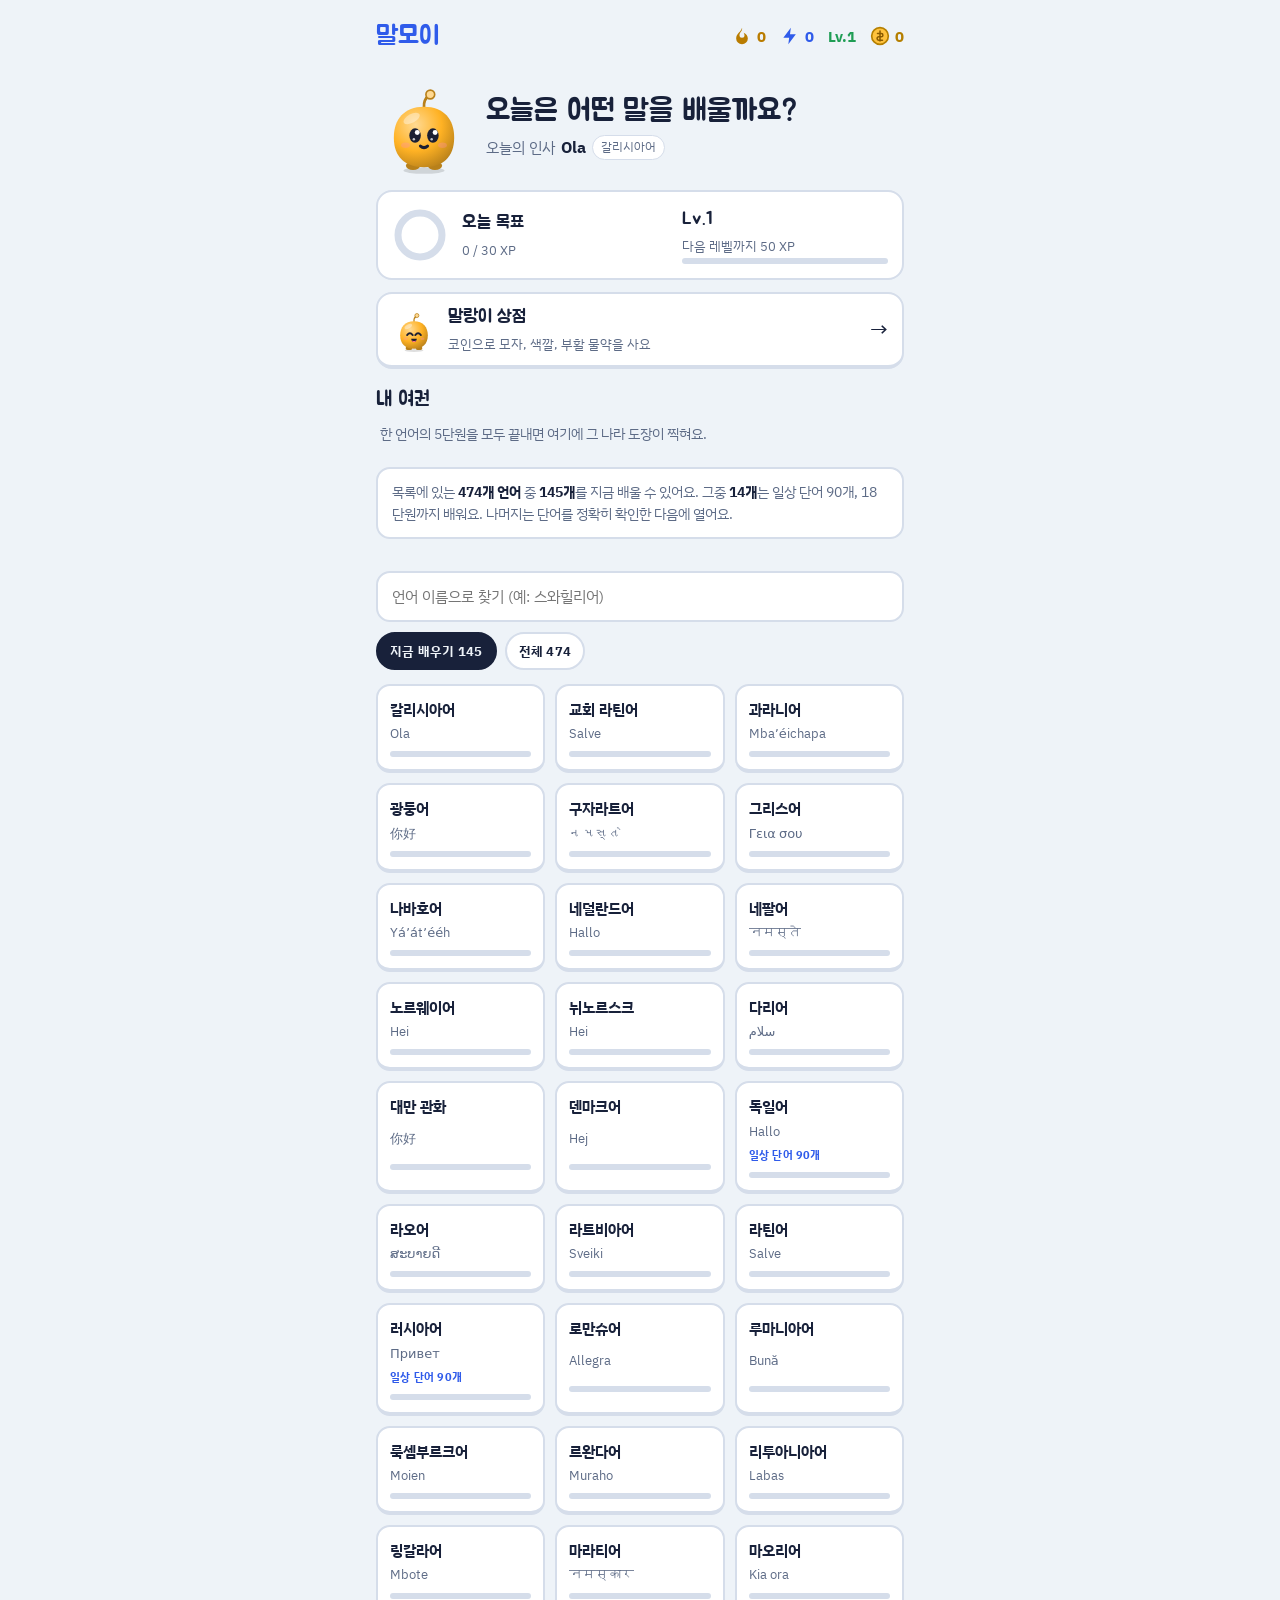
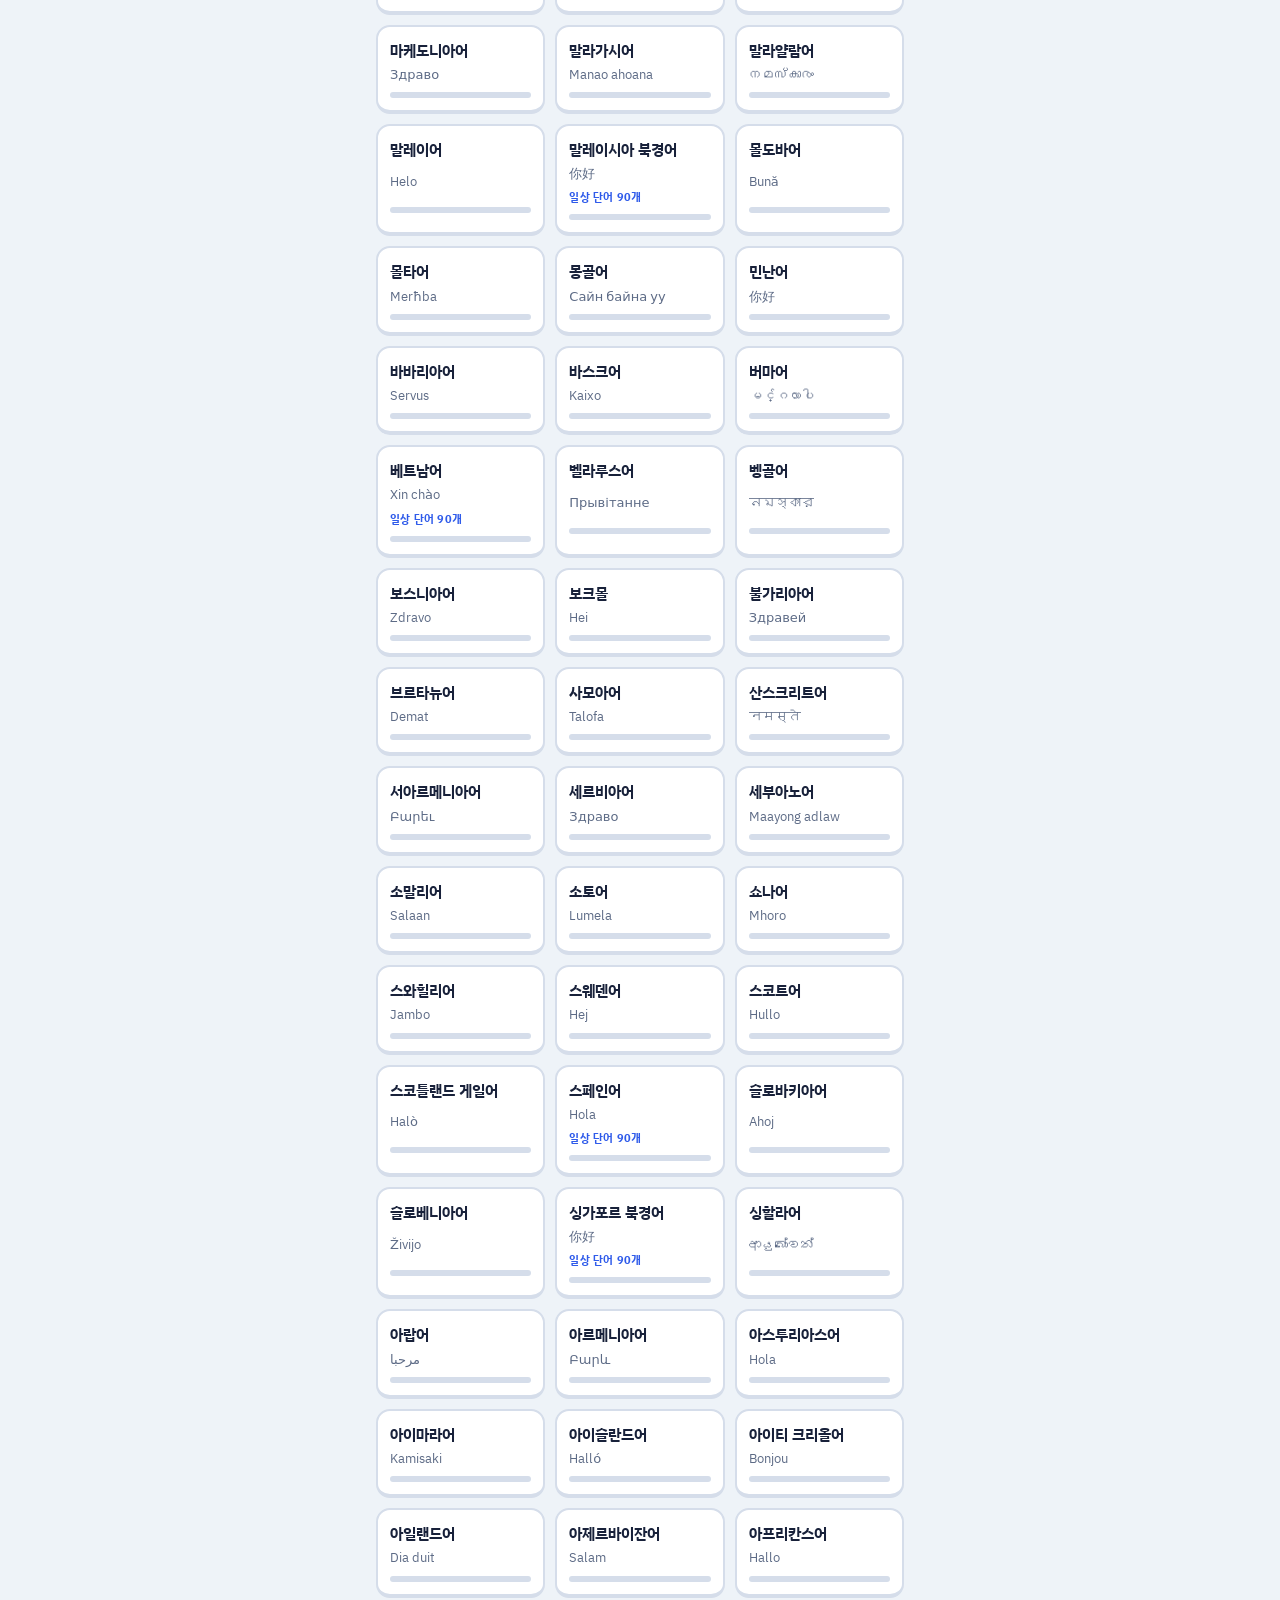
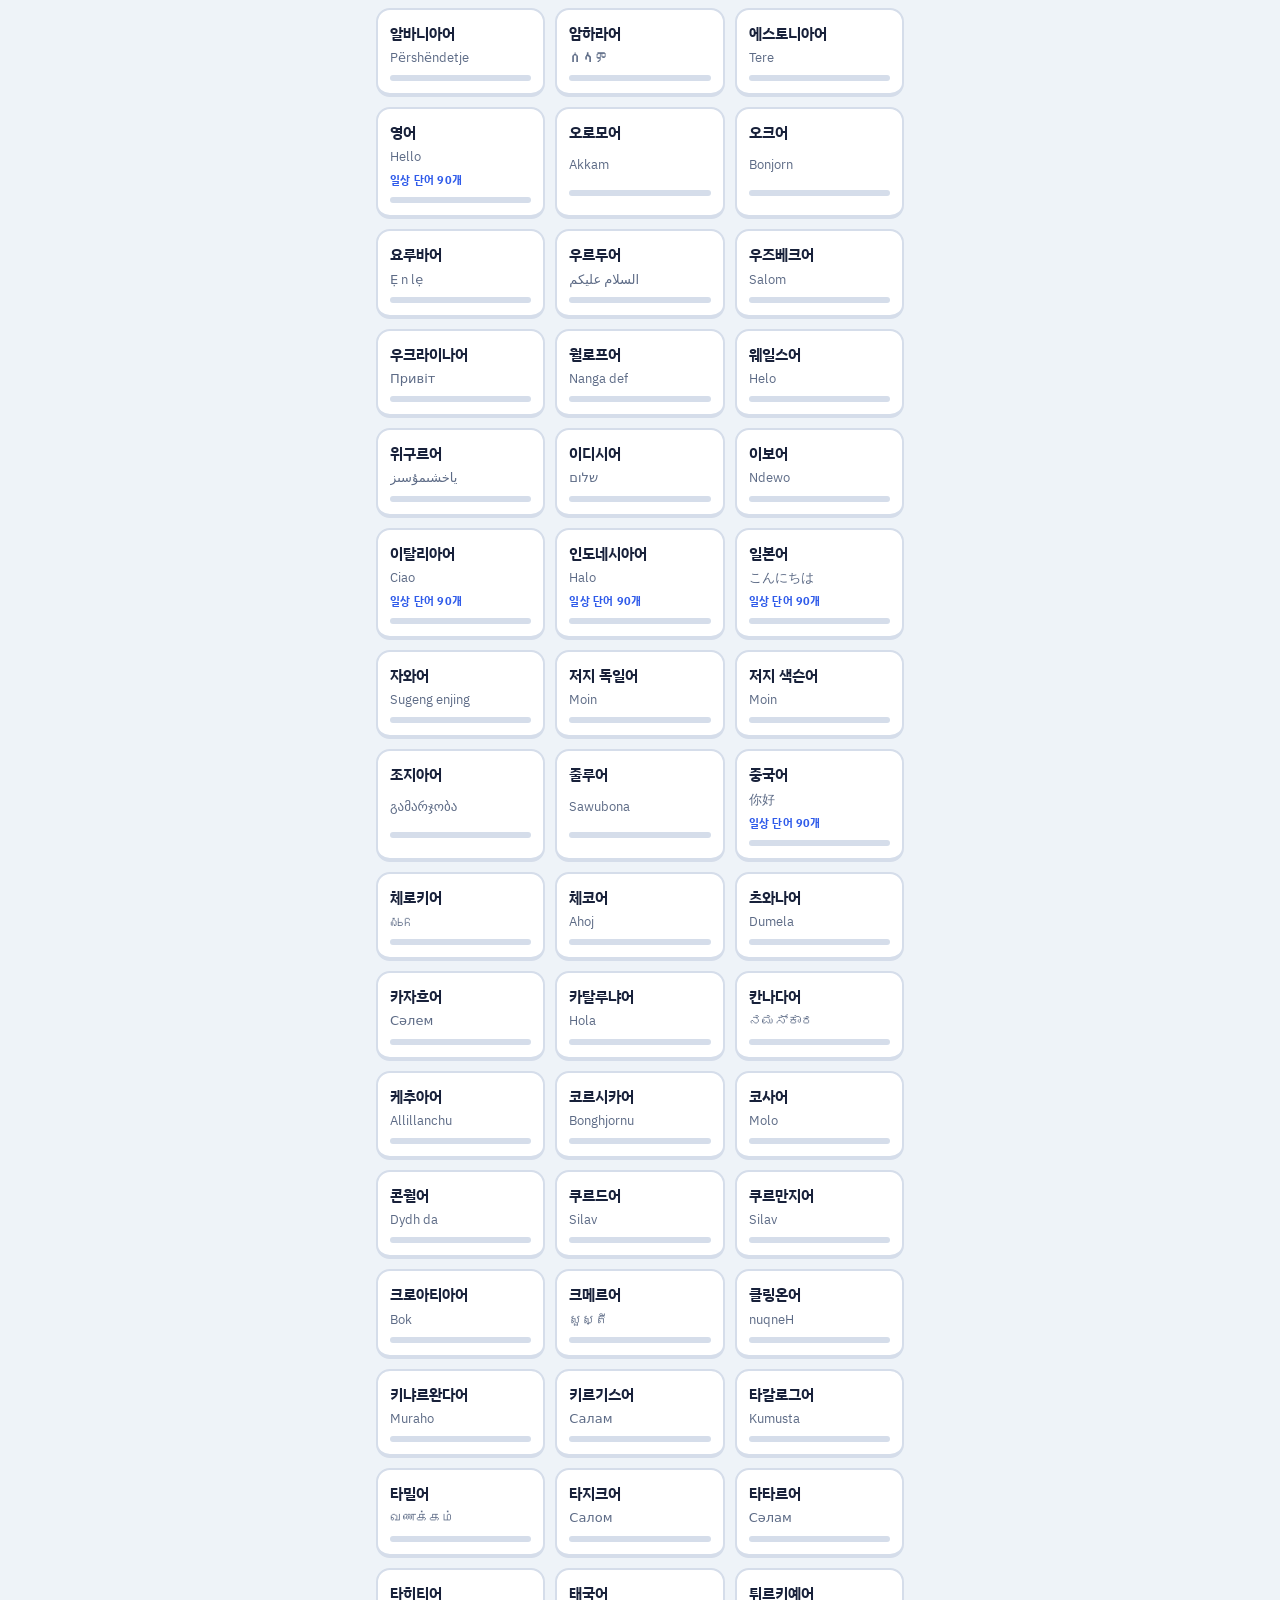
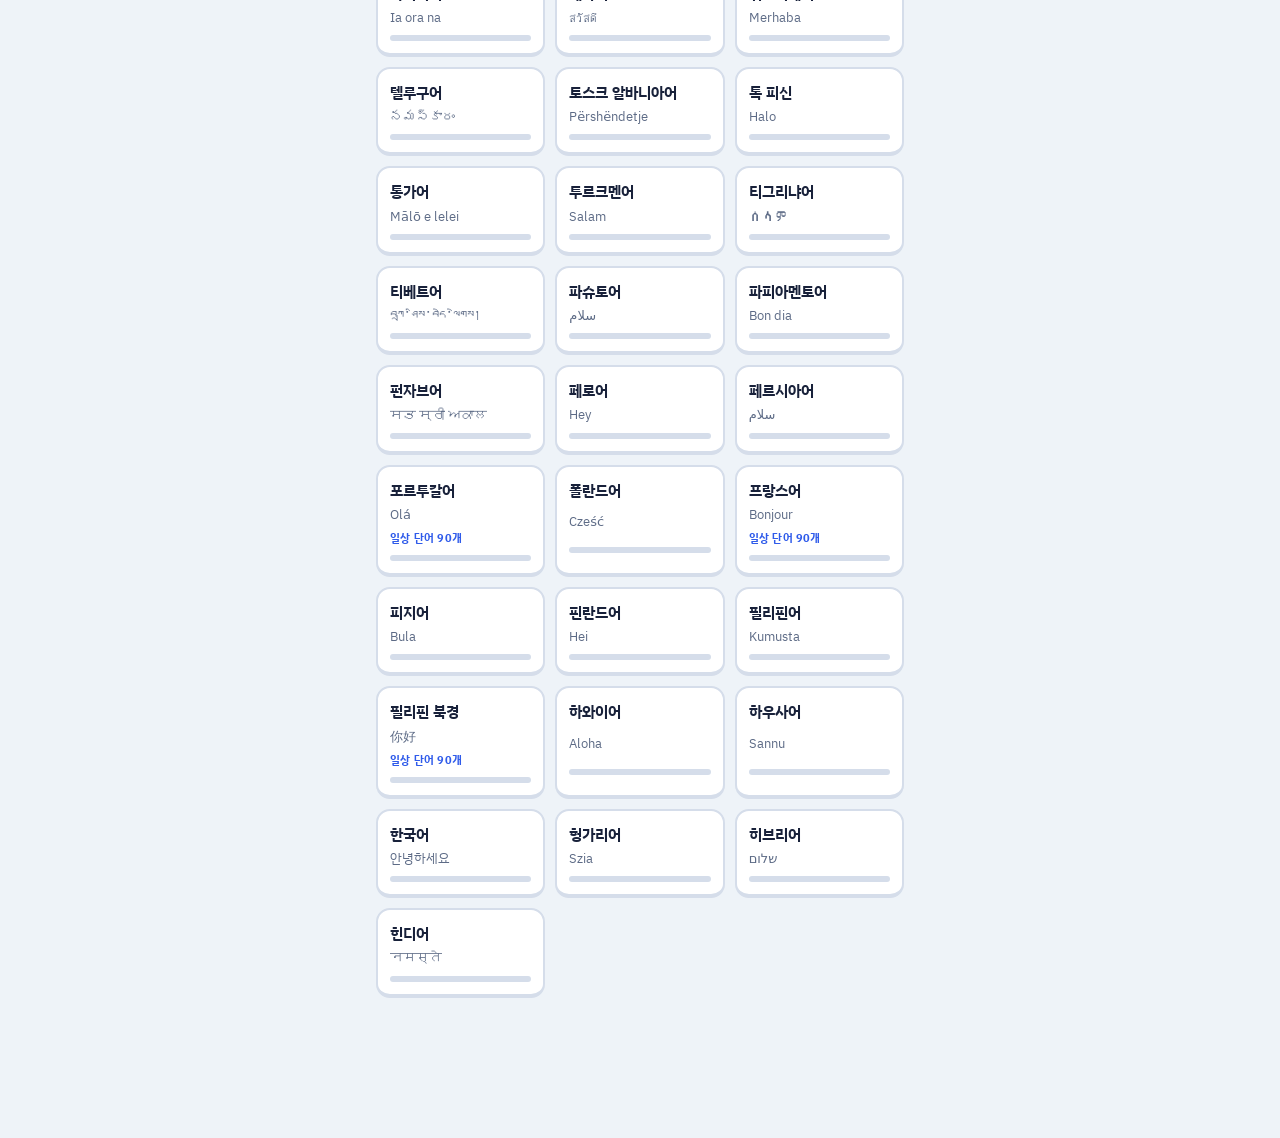
==== commit 0215ed36: "Add 80 everyday words in 13 more lessons for 14 languages Co-Authored-By: Claude Opus 5.5 <noreply@a" ====
--- a/index.html
+++ b/index.html
@@ -67,6 +67,7 @@
 .lang .hi{font-size:13px;color:var(--muted);overflow:hidden;text-overflow:ellipsis;white-space:nowrap}
 .lang .bar{height:6px;border-radius:6px;background:var(--line);margin-top:6px;overflow:hidden}
 .lang .bar i{display:block;height:100%;background:var(--gold)}
+.lang .tag{justify-self:start;margin-top:4px;font-size:11px;font-weight:700;color:var(--accent);letter-spacing:.02em}
 .lang.soon{opacity:.6;border-bottom-width:2px}
 .lang.soon .hi{font-style:normal}
 .lang:not(.soon):hover{border-color:var(--accent)}
@@ -364,17 +365,45 @@
 // 사용자가 준 언어 목록 전체
 const ALL_NAMES = `가리푸나어, 가어, 가가우즈어, 가요어, 간다어, 간어, 갈리시아어, 그으즈어, 고려말, 교회 라틴어, 교회 슬라브어, 곤드어, 과들루프 크리올, 과라니어, 관체어, 광둥어, 구니가미어, 구자라트어, 그레보어, 그리스어, 그린란드어, 그바야어, 길라키어, 나바호어, 나와어, 나우루어, 나우아틀어, 나폴리어, 남아제르바이잔어, 네덜란드어, 네덜란드 저지 독일어, 네와르어, 네팔어, 노가이어, 노르웨이어, 뉘노르스크, 눠쑤어, 니안자어, 니암웨지어, 니오로어, 니우에어, 다르과어, 다리어, 다자어, 다야크어, 대만 관화, 덴마크어, 델라웨어어, 도그리어, 도그리브어, 독일어, 두알라어, 둥간어, 듈라어, 디베히어, 딩카어, 라디노어, 라딘어, 라로통가어, 라오어, 라이바바에어, 라자스탄어, 라트비아어, 라틴어, 라파누이어, 라푸아리아어, 란다어, 람바어, 러시아어, 레즈긴어, 로만슈어, 로지어, 롬바르디아어, 롬어, 루런어, 루마니아어, 루바룰루아어, 루바카탕가어, 루샤이어, 루신어, 루오어, 루이세뇨어, 룩셈부르크어, 룬다어, 룬디어, 룰레 사미어, 룽자어, 르완다어, 리투아니아어, 림뷔르흐어, 링갈라어, 마가히어, 마니푸르어, 마두라어, 마라티어, 마르와르어, 마르키즈어, 마리어, 마사이어, 마셜어, 마오리어, 마이틸리어, 마카사르어, 마케도니아어, 마푸둥군어, 만다르어, 만데어, 만주어, 말라가시어, 말라얄람어, 말레이어, 말레이시아 북경어, 망가레바어, 매사추세츠어, 맨어, 멘데어, 모리셔스 크리올어, 모시어, 모호크어, 목샤어, 몰도바어, 몰타어, 몽골어, 몽어, 무스코지어, 미낭카바우어, 미란다어, 미케네 그리스어, 미크맥어, 민난어, 민어(언어), 바뉴마스어, 바바리아어, 바사어, 바이어, 바스크어, 바시키르어, 반다어, 반달어, 발루치어, 발리어, 밤바라어, 버로어, 버마어, 베다 산스크리트어, 베르티어, 베자어, 베트남 문학 중국, 베트남어, 벤다어, 벨라루스어, 벰바어, 벵골어, 보스니아어, 보지푸리어, 보크몰, 보트어, 부기어, 부리아트어, 불가리아어, 브라지어, 브르타뉴어, 블랙풋어, 블린어, 비니어, 비슐라마어, 비콜어, 비하르어, 사르데냐어, 사마리아 아람어, 사모기티아어, 사모아어, 사사크어, 사포텍어, 산다웨어, 산스크리트어, 산탈어, 상고어, 상고 한어, 샤이엔어, 샤크어, 샨어, 샹어, 서아르메니아어, 세네카어, 세레르어, 세르비아어, 세부아노어, 세이셸 크리올, 센티널어, 셀쿠프어, 소그드어, 소르브어, 소말리어, 소토어, 손소롤어, 송가이어, 쇼나어, 수어, 수메르어, 수수어, 수쿠마어, 수화, 순다어, 스와티어, 스와힐리어, 스웨덴어, 스코트어, 스코틀랜드 게일어, 스페인어, 슬레이비어, 슬로바키아어, 슬로베니아어, 시다모어, 시리아어, 시칠리아어, 신디어, 싱가포르 북경어, 싱할라어, 아당메어, 아디게어, 아라곤어, 아라왁어, 아라우칸어, 아라파호어, 아람어, 아랍어, 아로마니아어, 아르메니아어, 아마미어, 아바르어, 아베스타어, 아삼어, 아스투리아스어, 아와드어, 아이누어, 아이마라어, 아이슬란드어, 아이티 크리올어, 아일랜드어, 아제르바이잔어, 아체어, 아촐리어, 아칸어, 아티카메쿠어, 아파르어, 아프리칸스어, 아프리힐리어, 알레만어, 알류트어, 알바니아어, 알제리 아랍어, 암하라어, 압하스어, 야오어, 야에야마어, 야쿠트어, 야프어, 에르지아어, 에스토니아어, 에야크어, 에원도어, 에웨어, 에카주크어, 에피크어, 엘람어, 영어, 오네이다어, 오논다가어, 오로모어, 오리야어, 오세이지어, 오세트어, 오스트랄어, 오지브와어, 오크어, 오키나와어, 요나구니어, 와라이어, 와샹어, 와쇼어, 왈라모어, 왈롱어, 왈리스어, 요루바어, 우가리트어, 우드무르트어, 우르두어, 우어, 우즈베크어, 우크라이나어, 움분두어, 월로프어, 웨일스어, 위구르어, 유대 아람어, 은데벨레어, 은동가어, 은제마어, 은콜레어, 응가나산어, 이누크티투트어, 이누피아크어, 이디시어, 이반어, 이보어, 이조어, 이집트 아랍어, 이탈리아어, 인구시어, 인도네시아어, 일로코어, 일본어, 자가와어, 자르마어, 자와어, 잔데어, 재일한국어, 저지 독일어, 저지 색슨어, 제나가어, 제주어, 조지아어, 종카어, 좡어, 주니어, 줄루어, 중국어, 중국조선어, 징포어, 차가타이어, 차모로어, 차바카노어, 차이자어, 체로키어, 체첸어, 체코어, 촉토어, 총가어, 추바슈어, 추크어, 츠와나어, 치누크 통상어, 치브차어, 치페위안어, 침시아어, 카누리어, 카넴부어, 카도어, 카라차이발카르어, 카라칼파크어, 카렌어, 카리브어, 카바르디아어, 카빌어, 카슈미르어, 카슈브어, 카슈비아어, 카시어, 카유가어, 카위어, 카자흐어, 카친어, 카탈루냐어, 칸나다어, 칼리나어, 칼미크어, 캄바어, 케추아어, 코만치어, 코르시카어, 코미어, 코사어, 코스라에어, 콘월어, 콘칸어, 콩고어, 콰냐마어, 쾰른어, 쿠루흐어, 쿠르드어, 쿠르만지어, 쿠미크어, 쿠테나이어, 크로아티아어, 크리올어, 크리어, 크림 타타르어, 크메르어, 크펠레어, 클링온어, 키냐르완다어, 키르기스어, 키리바시어, 키쿠유어, 타갈로그어, 타라슈케비차, 타란토어, 타마셰크어, 타마지트어, 타밀어, 타지크어, 타체히트어, 타타르어, 타히티어, 태국어, 튀르키예어, 테다어, 테레나어, 테툼어, 텔루구어, 템네어, 토비안어, 토스크 알바니아어, 토켈라우어, 토하라어, 톡 피신, 통가어, 통아어, 투르크멘어, 투발루어, 투바어, 투스카로라어, 투아모투어, 툼부카어, 트위어, 틀링깃어, 티그레어, 티그리냐어, 티베트어, 티브어, 파슈토어, 파투아어, 파피아멘토어, 판티어, 팔라우어, 팔레비어, 팔리어, 팜팡가어, 팡가시난어, 팡어, 펀자브어, 페로어, 페르시아어, 펜실베이니아 독일어, 포르투갈어, 폰어, 폰페이어, 푸투나어, 폴란드어, 풀라어, 프랑스어, 피지어, 피지 힌디어, 핀란드어, 필리핀어, 필리핀 북경, 핏케언어, 하와이어, 하우사어, 하이다어, 하치조어, 하카어, 한국어, 한문, 헝가리어, 헤레로어, 호탄어, 후파어, 히리 모투, 히마찰어, 히브리어, 힌디어, 힐리가이노어`.split(",").map(s => s.trim()).filter(Boolean);
 
-// 배울 단어 10개 (순서 고정)
-const KO = ["안녕하세요", "고마워요", "네", "아니요", "물", "하나", "둘", "셋", "엄마", "잘 가요"];
-
-// 단원: 어떤 단어를 배우는지
-const LESSONS = [
-  { t: "인사", d: "만나고 헤어질 때", w: [0, 1, 9] },
-  { t: "대답", d: "네와 아니요", w: [2, 3] },
-  { t: "숫자", d: "하나, 둘, 셋", w: [5, 6, 7] },
-  { t: "생활", d: "물과 엄마", w: [4, 8] },
-  { t: "총복습", d: "배운 단어 모두", w: [0, 1, 2, 3, 4, 5, 6, 7, 8, 9] }
+// 배울 단어 (순서 고정): 기초 10개 + 일상 80개
+const KO = ["안녕하세요", "고마워요", "네", "아니요", "물", "하나", "둘", "셋", "엄마", "잘 가요",
+  "아빠", "아들", "딸", "친구", "아기", "남자", "여자", "가족",
+  "빵", "고기", "우유", "커피", "사과", "달걀", "쌀", "소금",
+  "개", "고양이", "새", "물고기", "말 (동물)", "소", "돼지", "닭",
+  "빨강", "파랑", "노랑", "초록", "하양", "검정", "회색", "주황",
+  "넷", "다섯", "여섯", "일곱", "여덟", "아홉", "열", "백",
+  "오늘", "내일", "어제", "아침", "밤", "지금", "날 (하루)", "시간",
+  "집", "학교", "가게", "병원", "길", "도시", "나라", "화장실",
+  "큰", "작은", "좋은", "나쁜", "뜨거운", "차가운", "새로운", "예쁜",
+  "먹다", "마시다", "가다", "오다", "보다", "자다", "말하다", "사랑하다",
+  "미안해요", "부탁해요", "괜찮아요", "얼마예요?", "몰라요", "사랑해요", "축하해요", "잘 자요"];
+
+// 단원: 어떤 단어를 배우는지, 어떤 몬스터가 나오는지
+const span = (a, b) => Array.from({ length: b - a + 1 }, (_, i) => a + i);
+const BASE_LESSONS = [
+  { t: "인사", d: "만나고 헤어질 때", w: [0, 1, 9], foe: "인사 슬라임" },
+  { t: "대답", d: "네와 아니요", w: [2, 3], foe: "대답 박쥐" },
+  { t: "숫자", d: "하나, 둘, 셋", w: [5, 6, 7], foe: "숫자 골렘" },
+  { t: "생활", d: "물과 엄마", w: [4, 8], foe: "생활 유령" },
+  { t: "기초 복습", d: "기초 단어 10개", w: span(0, 9), foe: "단어 대왕", boss: true, review: true }
 ];
+const EXT_LESSONS = [
+  { t: "가족", d: "아빠, 친구, 아기", w: span(10, 17), foe: "식구 슬라임" },
+  { t: "음식", d: "빵, 우유, 커피", w: span(18, 25), foe: "먹보 박쥐" },
+  { t: "동물", d: "개, 고양이, 새", w: span(26, 33), foe: "동물 골렘" },
+  { t: "색깔", d: "빨강, 파랑, 노랑", w: span(34, 41), foe: "물감 유령" },
+  { t: "중간 복습", d: "가족부터 색깔까지", w: span(10, 41), foe: "중간 대왕", boss: true, review: true },
+  { t: "숫자 2", d: "넷부터 백까지", w: span(42, 49), foe: "계산 슬라임" },
+  { t: "시간", d: "오늘, 내일, 지금", w: span(50, 57), foe: "시계 박쥐" },
+  { t: "장소", d: "집, 학교, 병원", w: span(58, 65), foe: "길잃은 골렘" },
+  { t: "꾸미는 말", d: "큰, 작은, 예쁜", w: span(66, 73), foe: "변덕 유령" },
+  { t: "복습 2", d: "숫자부터 꾸미는 말까지", w: span(42, 73), foe: "형용사 대왕", boss: true, review: true },
+  { t: "움직임", d: "먹다, 가다, 자다", w: span(74, 81), foe: "행동 슬라임" },
+  { t: "생활 표현", d: "미안해요, 얼마예요?", w: span(82, 89), foe: "수다 박쥐" },
+  { t: "최종 보스", d: "단어 90개 전부", w: span(0, 89), foe: "언어 마왕", boss: true, review: true }
+];
+const BASE_N = BASE_LESSONS.length;
+let LESSONS = BASE_LESSONS;
 
 // [음성 코드, 단어 10개] — "글자|읽는 법"
 const L = {
@@ -525,9 +554,29 @@
   "클링온어": ["tlh","nuqneH","qatlho'","HIja'","ghobe'","bIQ","wa'","cha'","wej","SoS","Qapla'"]
 };
 
+// 일상 단어 80개 — KO[10]부터 순서대로. "글자|읽는 법", 단어 사이는 ;
+const EXT_RAW = {
+  "영어": "Dad;Son;Daughter;Friend;Baby;Man;Woman;Family;Bread;Meat;Milk;Coffee;Apple;Egg;Rice;Salt;Dog;Cat;Bird;Fish;Horse;Cow;Pig;Chicken;Red;Blue;Yellow;Green;White;Black;Gray;Orange;Four;Five;Six;Seven;Eight;Nine;Ten;Hundred;Today;Tomorrow;Yesterday;Morning;Night;Now;Day;Time;House;School;Shop;Hospital;Road;City;Country;Toilet;Big;Small;Good;Bad;Hot;Cold;New;Pretty;To eat;To drink;To go;To come;To see;To sleep;To speak;To love;Sorry;Please;It's okay;How much is it?;I don't know;I love you;Congratulations;Good night",
+  "스페인어": "Papá;Hijo;Hija;Amigo;Bebé;Hombre;Mujer;Familia;Pan;Carne;Leche;Café;Manzana;Huevo;Arroz;Sal;Perro;Gato;Pájaro;Pez;Caballo;Vaca;Cerdo;Pollo;Rojo;Azul;Amarillo;Verde;Blanco;Negro;Gris;Naranja;Cuatro;Cinco;Seis;Siete;Ocho;Nueve;Diez;Cien;Hoy;Mañana;Ayer;La mañana;Noche;Ahora;Día;Tiempo;Casa;Escuela;Tienda;Hospital;Calle;Ciudad;País;Baño;Grande;Pequeño;Bueno;Malo;Caliente;Frío;Nuevo;Bonito;Comer;Beber;Ir;Venir;Ver;Dormir;Hablar;Amar;Lo siento;Por favor;Está bien;¿Cuánto cuesta?;No sé;Te quiero;Felicidades;Buenas noches",
+  "프랑스어": "Papa;Fils;Fille;Ami;Bébé;Homme;Femme;Famille;Pain;Viande;Lait;Café;Pomme;Œuf;Riz;Sel;Chien;Chat;Oiseau;Poisson;Cheval;Vache;Cochon;Poulet;Rouge;Bleu;Jaune;Vert;Blanc;Noir;Gris;Orange;Quatre;Cinq;Six;Sept;Huit;Neuf;Dix;Cent;Aujourd'hui;Demain;Hier;Matin;Nuit;Maintenant;Jour;Temps;Maison;École;Magasin;Hôpital;Route;Ville;Pays;Toilettes;Grand;Petit;Bon;Mauvais;Chaud;Froid;Nouveau;Joli;Manger;Boire;Aller;Venir;Voir;Dormir;Parler;Aimer;Désolé;S'il vous plaît;Ça va;C'est combien ?;Je ne sais pas;Je t'aime;Félicitations;Bonne nuit",
+  "독일어": "Papa;Sohn;Tochter;Freund;Baby;Mann;Frau;Familie;Brot;Fleisch;Milch;Kaffee;Apfel;Ei;Reis;Salz;Hund;Katze;Vogel;Fisch;Pferd;Kuh;Schwein;Huhn;Rot;Blau;Gelb;Grün;Weiß;Schwarz;Grau;Orange;Vier;Fünf;Sechs;Sieben;Acht;Neun;Zehn;Hundert;Heute;Morgen;Gestern;Der Morgen;Nacht;Jetzt;Tag;Zeit;Haus;Schule;Laden;Krankenhaus;Straße;Stadt;Land;Toilette;Groß;Klein;Gut;Schlecht;Heiß;Kalt;Neu;Schön;Essen;Trinken;Gehen;Kommen;Sehen;Schlafen;Sprechen;Lieben;Entschuldigung;Bitte;Schon gut;Wie viel kostet das?;Ich weiß nicht;Ich liebe dich;Glückwunsch;Gute Nacht",
+  "이탈리아어": "Papà;Figlio;Figlia;Amico;Bebè;Uomo;Donna;Famiglia;Pane;Carne;Latte;Caffè;Mela;Uovo;Riso;Sale;Cane;Gatto;Uccello;Pesce;Cavallo;Mucca;Maiale;Pollo;Rosso;Blu;Giallo;Verde;Bianco;Nero;Grigio;Arancione;Quattro;Cinque;Sei;Sette;Otto;Nove;Dieci;Cento;Oggi;Domani;Ieri;Mattina;Notte;Adesso;Giorno;Tempo;Casa;Scuola;Negozio;Ospedale;Strada;Città;Paese;Bagno;Grande;Piccolo;Buono;Cattivo;Caldo;Freddo;Nuovo;Bello;Mangiare;Bere;Andare;Venire;Vedere;Dormire;Parlare;Amare;Scusa;Per favore;Va bene;Quanto costa?;Non lo so;Ti amo;Congratulazioni;Buonanotte",
+  "포르투갈어": "Pai;Filho;Filha;Amigo;Bebê;Homem;Mulher;Família;Pão;Carne;Leite;Café;Maçã;Ovo;Arroz;Sal;Cachorro;Gato;Pássaro;Peixe;Cavalo;Vaca;Porco;Frango;Vermelho;Azul;Amarelo;Verde;Branco;Preto;Cinza;Laranja;Quatro;Cinco;Seis;Sete;Oito;Nove;Dez;Cem;Hoje;Amanhã;Ontem;Manhã;Noite;Agora;Dia;Tempo;Casa;Escola;Loja;Hospital;Rua;Cidade;País;Banheiro;Grande;Pequeno;Bom;Ruim;Quente;Frio;Novo;Bonito;Comer;Beber;Ir;Vir;Ver;Dormir;Falar;Amar;Desculpa;Por favor;Tudo bem;Quanto custa?;Não sei;Eu te amo;Parabéns;Boa noite",
+  "러시아어": "Папа|papa;Сын|syn;Дочь|doch';Друг|drug;Ребёнок|rebyonok;Мужчина|muzhchina;Женщина|zhenshchina;Семья|sem'ya;Хлеб|khleb;Мясо|myaso;Молоко|moloko;Кофе|kofe;Яблоко|yabloko;Яйцо|yaytso;Рис|ris;Соль|sol';Собака|sobaka;Кошка|koshka;Птица|ptitsa;Рыба|ryba;Лошадь|loshad';Корова|korova;Свинья|svin'ya;Курица|kuritsa;Красный|krasnyy;Синий|siniy;Жёлтый|zhyoltyy;Зелёный|zelyonyy;Белый|belyy;Чёрный|chyornyy;Серый|seryy;Оранжевый|oranzhevyy;Четыре|chetyre;Пять|pyat';Шесть|shest';Семь|sem';Восемь|vosem';Девять|devyat';Десять|desyat';Сто|sto;Сегодня|segodnya;Завтра|zavtra;Вчера|vchera;Утро|utro;Ночь|noch';Сейчас|seychas;День|den';Время|vremya;Дом|dom;Школа|shkola;Магазин|magazin;Больница|bol'nitsa;Дорога|doroga;Город|gorod;Страна|strana;Туалет|tualet;Большой|bol'shoy;Маленький|malen'kiy;Хороший|khoroshiy;Плохой|plokhoy;Горячий|goryachiy;Холодный|kholodnyy;Новый|novyy;Красивый|krasivyy;Есть|yest';Пить|pit';Идти|idti;Приходить|prikhodit';Видеть|videt';Спать|spat';Говорить|govorit';Любить|lyubit';Извините|izvinite;Пожалуйста|pozhaluysta;Всё хорошо|vsyo khorosho;Сколько стоит?|skol'ko stoit?;Я не знаю|ya ne znayu;Я тебя люблю|ya tebya lyublyu;Поздравляю|pozdravlyayu;Спокойной ночи|spokoynoy nochi",
+  "일본어": "お父さん|otōsan;息子|musuko;娘|musume;友達|tomodachi;赤ちゃん|akachan;男|otoko;女|onna;家族|kazoku;パン|pan;肉|niku;牛乳|gyūnyū;コーヒー|kōhī;りんご|ringo;卵|tamago;米|kome;塩|shio;犬|inu;猫|neko;鳥|tori;魚|sakana;馬|uma;牛|ushi;豚|buta;鶏|niwatori;赤|aka;青|ao;黄色|kiiro;緑|midori;白|shiro;黒|kuro;灰色|haiiro;オレンジ|orenji;四|yon;五|go;六|roku;七|nana;八|hachi;九|kyū;十|jū;百|hyaku;今日|kyō;明日|ashita;昨日|kinō;朝|asa;夜|yoru;今|ima;日|hi;時間|jikan;家|ie;学校|gakkō;店|mise;病院|byōin;道|michi;町|machi;国|kuni;トイレ|toire;大きい|ōkii;小さい|chiisai;いい|ii;悪い|warui;熱い|atsui;冷たい|tsumetai;新しい|atarashii;きれい|kirei;食べる|taberu;飲む|nomu;行く|iku;来る|kuru;見る|miru;寝る|neru;話す|hanasu;愛する|aisuru;ごめんなさい|gomen nasai;お願いします|onegai shimasu;大丈夫|daijōbu;いくらですか|ikura desu ka;分かりません|wakarimasen;愛してる|aishiteru;おめでとう|omedetō;おやすみ|oyasumi",
+  "중국어": "爸爸|bàba;儿子|érzi;女儿|nǚ'ér;朋友|péngyou;宝宝|bǎobao;男人|nánrén;女人|nǚrén;家人|jiārén;面包|miànbāo;肉|ròu;牛奶|niúnǎi;咖啡|kāfēi;苹果|píngguǒ;鸡蛋|jīdàn;米饭|mǐfàn;盐|yán;狗|gǒu;猫|māo;鸟|niǎo;鱼|yú;马|mǎ;牛|niú;猪|zhū;鸡|jī;红色|hóngsè;蓝色|lánsè;黄色|huángsè;绿色|lǜsè;白色|báisè;黑色|hēisè;灰色|huīsè;橙色|chéngsè;四|sì;五|wǔ;六|liù;七|qī;八|bā;九|jiǔ;十|shí;一百|yìbǎi;今天|jīntiān;明天|míngtiān;昨天|zuótiān;早上|zǎoshang;晚上|wǎnshang;现在|xiànzài;天|tiān;时间|shíjiān;家|jiā;学校|xuéxiào;商店|shāngdiàn;医院|yīyuàn;路|lù;城市|chéngshì;国家|guójiā;厕所|cèsuǒ;大|dà;小|xiǎo;好|hǎo;坏|huài;热|rè;冷|lěng;新|xīn;漂亮|piàoliang;吃|chī;喝|hē;去|qù;来|lái;看|kàn;睡觉|shuìjiào;说|shuō;爱|ài;对不起|duìbuqǐ;请|qǐng;没关系|méi guānxi;多少钱?|duōshao qián?;我不知道|wǒ bù zhīdào;我爱你|wǒ ài nǐ;恭喜|gōngxǐ;晚安|wǎn'ān",
+  "베트남어": "Bố;Con trai;Con gái;Bạn;Em bé;Đàn ông;Phụ nữ;Gia đình;Bánh mì;Thịt;Sữa;Cà phê;Táo;Trứng;Gạo;Muối;Chó;Mèo;Chim;Cá;Ngựa;Bò;Lợn;Gà;Đỏ;Xanh dương;Vàng;Xanh lá;Trắng;Đen;Xám;Cam;Bốn;Năm;Sáu;Bảy;Tám;Chín;Mười;Một trăm;Hôm nay;Ngày mai;Hôm qua;Buổi sáng;Ban đêm;Bây giờ;Ngày;Thời gian;Nhà;Trường học;Cửa hàng;Bệnh viện;Đường;Thành phố;Đất nước;Nhà vệ sinh;To;Nhỏ;Tốt;Xấu;Nóng;Lạnh;Mới;Đẹp;Ăn;Uống;Đi;Đến;Nhìn;Ngủ;Nói;Yêu;Xin lỗi;Làm ơn;Không sao;Bao nhiêu tiền?;Tôi không biết;Anh yêu em;Chúc mừng;Chúc ngủ ngon",
+  "인도네시아어": "Ayah;Anak laki-laki;Anak perempuan;Teman;Bayi;Laki-laki;Perempuan;Keluarga;Roti;Daging;Susu;Kopi;Apel;Telur;Beras;Garam;Anjing;Kucing;Burung;Ikan;Kuda;Sapi;Babi;Ayam;Merah;Biru;Kuning;Hijau;Putih;Hitam;Abu-abu;Oranye;Empat;Lima;Enam;Tujuh;Delapan;Sembilan;Sepuluh;Seratus;Hari ini;Besok;Kemarin;Pagi;Malam;Sekarang;Hari;Waktu;Rumah;Sekolah;Toko;Rumah sakit;Jalan;Kota;Negara;Toilet;Besar;Kecil;Baik;Buruk;Panas;Dingin;Baru;Cantik;Makan;Minum;Pergi;Datang;Melihat;Tidur;Berbicara;Mencintai;Maaf;Tolong;Tidak apa-apa;Berapa harganya?;Saya tidak tahu;Aku cinta kamu;Selamat;Selamat malam"
+};
+const EXT = {};
+for (const n in EXT_RAW) EXT[n] = EXT_RAW[n].split(";");
+["싱가포르 북경어", "말레이시아 북경어", "필리핀 북경"].forEach(n => EXT[n] = EXT["중국어"]);
+
+const lessonsFor = n => EXT[n] ? BASE_LESSONS.concat(EXT_LESSONS) : BASE_LESSONS;
 const $ = s => document.querySelector(s);
 const READY = ALL_NAMES.filter(n => L[n]);
-const words = n => L[n].slice(1).map(s => { const [w, r] = s.split("|"); return { w, r: r || "" }; });
+const words = n => L[n].slice(1).concat(EXT[n] || []).map(s => { const [w, r] = s.split("|"); return { w, r: r || "" }; });
+const allIdx = () => [...Array(words(cur).length).keys()];
 const shuffle = a => { a = a.slice(); for (let i = a.length - 1; i > 0; i--) { const j = Math.floor(Math.random() * (i + 1)); [a[i], a[j]] = [a[j], a[i]]; } return a; };
 const esc = s => String(s).replace(/[&<>"]/g, c => ({ "&": "&amp;", "<": "&lt;", ">": "&gt;", '"': "&quot;" }[c]));
 const SPK = '<svg viewBox="0 0 24 24" fill="currentColor"><path d="M4 9h4l5-4v14l-5-4H4z"/><path d="M16 8.5a5 5 0 0 1 0 7M18.5 6a8.5 8.5 0 0 1 0 12" fill="none" stroke="currentColor" stroke-width="2" stroke-linecap="round"/></svg>';
@@ -621,14 +670,15 @@
 }
 
 // 몬스터
-const FOES = ["인사 슬라임", "대답 박쥐", "숫자 골렘", "생활 유령", "단어 대왕"];
+const foeName = i => i < 0 ? "시간 도깨비" : (LESSONS[i] || {}).foe || "몬스터";
+const isBoss = i => !!(LESSONS[i] && LESSONS[i].boss);
 function monster(i, mood) {
   const c = i < 0 ? "#E8B730" : ["#6CC46A", "#9B7BEA", "#E0864F", "#5BB0E0", "#E0506E"][i % 5];
   const ink = "#18213A", line = 'stroke="rgba(0,0,0,.28)" stroke-width="1.5"';
-  const wings = i === 1 ? `<path d="M10 30Q-2 20 2 40Q6 33 10 37Z M46 30Q58 20 54 40Q50 33 46 37Z" fill="${c}" ${line}/>` : "";
-  const horns = i >= 2 || i < 0 ? `<path d="M17 22 13 7 23 17Z M39 22 43 7 33 17Z" fill="#FFF7E0" ${line}/>` : "";
-  const crown = i === 4 ? '<path d="M18 15V3l5 6 5-8 5 8 5-6v12Z" fill="#FFD43B" stroke="#B8860B" stroke-width="1.4"/>' : "";
-  const body = i === 2
+  const wings = i % 5 === 1 ? `<path d="M10 30Q-2 20 2 40Q6 33 10 37Z M46 30Q58 20 54 40Q50 33 46 37Z" fill="${c}" ${line}/>` : "";
+  const horns = i % 5 >= 2 || i < 0 ? `<path d="M17 22 13 7 23 17Z M39 22 43 7 33 17Z" fill="#FFF7E0" ${line}/>` : "";
+  const crown = isBoss(i) ? '<path d="M18 15V3l5 6 5-8 5 8 5-6v12Z" fill="#FFD43B" stroke="#B8860B" stroke-width="1.4"/>' : "";
+  const body = i % 5 === 2
     ? `<rect x="9" y="16" width="38" height="34" rx="8" fill="${c}" ${line}/><path d="M14 24h6M36 44h6M30 20v4" stroke="rgba(0,0,0,.2)" stroke-width="2"/>`
     : `<path d="M8 50Q4 22 28 15Q52 22 48 50Q43 46 38 50Q33 46 28 50Q23 46 18 50Q13 46 8 50Z" fill="${c}" ${line}/>`;
   const eyes = mood === "ko" ? `<path d="M18 26l6 6M24 26l-6 6M32 26l6 6M38 26l-6 6" stroke="${ink}" stroke-width="2.5" stroke-linecap="round"/>`
@@ -637,12 +687,12 @@
   const mouth = mood === "ko" ? `<path d="M22 42q6-4 12 0" stroke="${ink}" stroke-width="2.5" fill="none" stroke-linecap="round"/>`
     : mood === "hurt" ? `<ellipse cx="28" cy="41" rx="4" ry="3.2" fill="${ink}"/>`
     : `<path d="M20 39l3 3 2.5-3 2.5 3 2.5-3 2.5 3 3-3" stroke="${ink}" stroke-width="2" fill="none" stroke-linejoin="round"/>`;
-  return `<svg viewBox="0 0 56 56" role="img" aria-label="${i < 0 ? "시간 도깨비" : FOES[i]}">${wings}${horns}${body}${crown}${eyes}${mouth}</svg>`;
+  return `<svg viewBox="0 0 56 56" role="img" aria-label="${foeName(i)}">${wings}${horns}${body}${crown}${eyes}${mouth}</svg>`;
 }
 function setupArena(i) {
   LS.foe = i; LS.hits = 0;
-  $("#foeName").textContent = i < 0 ? "시간 도깨비" : FOES[i];
-  const f = $("#foe"); f.className = "monster" + (i === LESSONS.length - 1 ? " boss" : ""); f.innerHTML = monster(i, "idle");
+  $("#foeName").textContent = foeName(i);
+  const f = $("#foe"); f.className = "monster" + (isBoss(i) ? " boss" : ""); f.innerHTML = monster(i, "idle");
   $("#mas").innerHTML = mascot("idle");
   updateArena();
 }
@@ -769,7 +819,7 @@
   if (LS.state === "over") return;
   if (Date.now() >= LS.end) return finishBlitz();
   const prev = LS.qs[LS.pos]; let k;
-  do { k = Math.floor(Math.random() * KO.length); } while (prev && prev.k === k);
+  do { k = Math.floor(Math.random() * words(cur).length); } while (prev && prev.k === k);
   LS.qs.push({ type: ["pick", "rev", "ox"][Math.floor(Math.random() * 3)], k });
   LS.pos++;
   renderQ();
@@ -867,7 +917,7 @@
 let filter = "ready";
 function renderHome() {
   stats(); renderFun();
-  $("#notice").innerHTML = `목록에 있는 <b>${ALL_NAMES.length}개 언어</b> 중 <b>${READY.length}개</b>를 지금 배울 수 있어요. 나머지는 단어를 정확히 확인한 다음에 열어요.`;
+  $("#notice").innerHTML = `목록에 있는 <b>${ALL_NAMES.length}개 언어</b> 중 <b>${READY.length}개</b>를 지금 배울 수 있어요. 그중 <b>${Object.keys(EXT).length}개</b>는 일상 단어 90개, 18단원까지 배워요. 나머지는 단어를 정확히 확인한 다음에 열어요.`;
   $("#fReady").textContent = `지금 배우기 ${READY.length}`;
   $("#fAll").textContent = `전체 ${ALL_NAMES.length}`;
   $("#fReady").setAttribute("aria-pressed", filter === "ready");
@@ -875,8 +925,8 @@
   const c = $("#cont");
   if (S.recent && L[S.recent]) {
     const d = S.done[S.recent] || 0;
-    const next = Math.min(d, LESSONS.length - 1);
-    c.innerHTML = `<button class="continue" id="contBtn"><div><span class="big">${esc(S.recent)} 이어서 하기</span><small>${d >= LESSONS.length ? "모든 단원 완료 · 다시 복습해요" : `${next + 1}단원 · ${LESSONS[next].t}`}</small></div><span class="go">→</span></button>`;
+    const LL = lessonsFor(S.recent), next = Math.min(d, LL.length - 1);
+    c.innerHTML = `<button class="continue" id="contBtn"><div><span class="big">${esc(S.recent)} 이어서 하기</span><small>${d >= LL.length ? "모든 단원 완료 · 다시 복습해요" : `${next + 1}단원 · ${LL[next].t}`}</small></div><span class="go">→</span></button>`;
     $("#contBtn").onclick = () => openCourse(S.recent);
   } else c.innerHTML = "";
   const q = $("#search").value.trim();
@@ -886,7 +936,7 @@
   g.innerHTML = list.map(n => {
     if (!L[n]) return `<button class="lang soon" data-n="${esc(n)}"><span class="nm">${esc(n)}</span><span class="hi">준비 중</span></button>`;
     const d = S.done[n] || 0;
-    return `<button class="lang" data-n="${esc(n)}"><span class="nm">${esc(n)}</span><span class="hi" dir="auto">${esc(words(n)[0].w)}</span><span class="bar"><i style="width:${d / LESSONS.length * 100}%"></i></span></button>`;
+    return `<button class="lang" data-n="${esc(n)}"><span class="nm">${esc(n)}</span><span class="hi" dir="auto">${esc(words(n)[0].w)}</span>${EXT[n] ? `<span class="tag">일상 단어 ${words(n).length}개</span>` : ""}<span class="bar"><i style="width:${Math.min(1, d / lessonsFor(n).length) * 100}%"></i></span></button>`;
   }).join("");
 }
 $("#grid").addEventListener("click", e => {
@@ -903,14 +953,15 @@
 let cur = null;
 function openCourse(n) {
   cur = n; S.recent = n; save();
+  LESSONS = lessonsFor(n);
   const d = S.done[n] || 0;
   $("#cName").textContent = n;
-  $("#cInfo").textContent = `${LESSONS.length}단원 중 ${Math.min(d, LESSONS.length)}단원 완료 · 단어 ${KO.length}개`;
+  $("#cInfo").textContent = `${LESSONS.length}단원 중 ${Math.min(d, LESSONS.length)}단원 완료 · 단어 ${words(n).length}개`;
   $("#blitzBtn").innerHTML = `<svg viewBox="0 0 24 24" fill="currentColor"><path d="M13 2 4 14h7l-1 8 9-12h-7z"/></svg><span><b>번개 퀴즈</b><small>60초 동안 몇 개 맞힐까요? · 최고 기록 ${S.best[n] || 0}개</small></span><span class="go">→</span>`;
   const off = [0, 64, 0, -64, 0];
   $("#path").innerHTML = LESSONS.map((l, i) => {
     const st = i < d ? "done" : i === d ? "current" : "locked";
-    return `<div class="node ${st}${i === LESSONS.length - 1 ? " boss" : ""}" style="transform:translateX(${off[i]}px)"><button data-i="${i}" aria-label="${i + 1}단원 ${l.t}">${i < d ? "✓" : monster(i, "idle")}</button><span class="lbl">${i + 1}. ${l.t}<small>${FOES[i]}${i === LESSONS.length - 1 ? " · 보스" : ""}</small></span></div>`;
+    return `<div class="node ${st}${l.boss ? " boss" : ""}" style="transform:translateX(${off[i % 4]}px)"><button data-i="${i}" aria-label="${i + 1}단원 ${l.t}">${i < d ? "✓" : monster(i, "idle")}</button><span class="lbl">${i + 1}. ${l.t}<small>${l.foe}${l.boss ? " · 보스" : ""}</small></span></div>`;
   }).join("");
   const ws = words(n), code = L[n][0];
   $("#wlist").innerHTML = ws.map((w, i) => `<div class="wrow"><span class="ko">${KO[i]}</span><span class="fw" dir="auto">${esc(w.w)}${w.r ? `<small>${esc(w.r)}</small>` : ""}</span><button class="spk" data-say="${i}" aria-label="${KO[i]} 듣기">${SPK}</button></div>`).join("");
@@ -929,22 +980,26 @@
 // 레슨
 let LS = null;
 function startLesson(i) {
-  const ws = LESSONS[i].w;
+  let ws = LESSONS[i].w;
+  if (LESSONS[i].review) ws = shuffle(ws).slice(0, 7);
   let qs = [];
   const ex = shuffle(["type", "ox", "spell"].concat(hasVoice(L[cur][0]) ? ["listen"] : []));
-  ws.forEach((k, n) => { qs.push({ type: "pick", k }); qs.push({ type: "rev", k }); qs.push({ type: ex[n % ex.length], k }); });
+  ws.forEach((k, n) => {
+    if (ws.length > 4) qs.push({ type: Math.random() < .5 ? "pick" : "rev", k });
+    else { qs.push({ type: "pick", k }); qs.push({ type: "rev", k }); }
+    qs.push({ type: ex[n % ex.length], k });
+  });
   if (ws.some(k => k >= 5 && k <= 7)) qs.push({ type: "seq", k: 5 + Math.floor(Math.random() * 3) });
   qs = shuffle(qs);
-  if (i === LESSONS.length - 1) qs = qs.slice(0, 14);
   // 짝 맞추기 4쌍: 이번 단원 단어 + 부족하면 다른 단어
-  const extra = shuffle(KO.map((_, k) => k).filter(k => !ws.includes(k)));
+  const extra = shuffle(allIdx().filter(k => !ws.includes(k)));
   const mk = shuffle(ws).slice(0, 4).concat(extra).slice(0, 4);
   qs.splice(Math.min(3, qs.length), 0, { type: "match", keys: mk });
   LS = { mode: "lesson", i, qs, pos: 0, hearts: 5, first: qs.length, right: 0, wrong: 0, combo: 0, bonus: 0, sel: null, state: "ask" };
   show("lesson"); setMode(); setupArena(i);
   renderQ();
 }
-function optsFor(k) { return shuffle([k, ...shuffle(KO.map((_, j) => j).filter(j => j !== k)).slice(0, 3)]); }
+function optsFor(k) { return shuffle([k, ...shuffle(allIdx().filter(j => j !== k)).slice(0, 3)]); }
 function renderQ() {
   const q = LS.qs[LS.pos], ws = words(cur), code = L[cur][0];
   if (LS.mode !== "blitz") $("#prog").style.width = (LS.pos / LS.qs.length * 100) + "%";
@@ -966,7 +1021,7 @@
       <div class="prompt"><div class="word">${KO[q.k]}</div></div>
       <div class="opts">${q.opts.map((o, n) => `<button class="opt" data-o="${o}" dir="auto"><span class="k">${n + 1}</span>${esc(ws[o].w)}${ws[o].r ? `<small>${esc(ws[o].r)}</small>` : ""}</button>`).join("")}</div>`;
   } else if (q.type === "ox") {
-    if (q.j === undefined) q.j = Math.random() < .5 ? q.k : shuffle(KO.map((_, j) => j).filter(j => j !== q.k))[0];
+    if (q.j === undefined) q.j = Math.random() < .5 ? q.k : shuffle(allIdx().filter(j => j !== q.k))[0];
     q.ans = q.j === q.k ? 1 : 0;
     box.innerHTML = `<h3 class="qtitle">맞을까요, 틀릴까요?</h3>
       <div class="prompt"><button class="spk" id="say" aria-label="듣기">${SPK}</button><div class="word"><span dir="auto">${esc(ws[q.k].w)}</span>${ws[q.k].r ? `<small>${esc(ws[q.k].r)}</small>` : ""}<span class="eq">= ${KO[q.j]}</span></div></div>
@@ -1103,7 +1158,7 @@
   $("#prog").style.width = "100%";
   const r = $("#rbox");
   if (!ok) {
-    r.innerHTML = `<div class="mas big">${mascot("sad")}</div><h2>${LS.foe >= 0 ? FOES[LS.foe] : "몬스터"}에게 졌어요</h2><p>괜찮아요. 물약으로 부활하거나 단어장을 보고 다시 도전해요.</p>
+    r.innerHTML = `<div class="mas big">${mascot("sad")}</div><h2>${foeName(LS.foe)}에게 졌어요</h2><p>괜찮아요. 물약으로 부활하거나 단어장을 보고 다시 도전해요.</p>
       ${reviveBtn()}
       <button class="btn" id="retry">다시 하기</button><button class="btn ghost" id="toC">단원 목록으로</button>`;
   } else {
@@ -1111,17 +1166,17 @@
     const acc = total ? Math.round(LS.right / total * 100) : 100;
     const gain = 10 + (LS.wrong === 0 ? 5 : 0) + LS.bonus;
     const lvUp = addXP(gain);
-    const coins = 5 + (LS.wrong === 0 ? 5 : 0) + LS.bonus + (LS.i === LESSONS.length - 1 ? 20 : 0);
+    const coins = 5 + (LS.wrong === 0 ? 5 : 0) + LS.bonus + (isBoss(LS.i) ? 20 : 0);
     S.coins += coins;
     S.done[cur] = Math.max(S.done[cur] || 0, LS.i + 1);
     const today = dayStr(new Date()), yest = dayStr(new Date(Date.now() - 864e5));
     if (S.last !== today) { S.streak = S.last === yest ? S.streak + 1 : 1; S.last = today; }
-    const newStamp = S.done[cur] >= LESSONS.length && !S.stamps[cur];
+    const newStamp = S.done[cur] >= BASE_N && !S.stamps[cur];
     if (newStamp) S.stamps[cur] = dayStr(new Date());
     save(); stats();
     const all = S.done[cur] >= LESSONS.length;
-    r.innerHTML = `<div class="ko-wrap">${monster(LS.i, "ko")}<span class="ko-tag">K.O.</span></div><h2>${FOES[LS.i]} 격파!</h2>
-      <p>${all ? `${cur} 기초 단어 ${KO.length}개를 모두 배웠어요.` : `다음은 ${LESSONS[Math.min(LS.i + 1, LESSONS.length - 1)].t} 단원이에요.`}</p>
+    r.innerHTML = `<div class="ko-wrap">${monster(LS.i, "ko")}<span class="ko-tag">K.O.</span></div><h2>${foeName(LS.i)} 격파!</h2>
+      <p>${all ? `${cur} 단어 ${words(cur).length}개를 모두 배웠어요.` : `다음은 ${LESSONS[Math.min(LS.i + 1, LESSONS.length - 1)].t} 단원이에요.`}</p>
       <div class="tiles"><div class="tile"><b>+${gain}</b><span>경험치</span></div><div class="tile"><b>${acc}%</b><span>정확도</span></div><div class="tile"><b>+${coins}</b><span>코인</span></div></div>
       ${lvUp ? `<p class="lvup">레벨 업! 이제 Lv.${level()}</p>` : ""}
       ${newStamp ? `<div class="stamp new">${stampHtml(cur)}</div><p>${esc(cur)} 여권 도장을 받았어요!</p>` : ""}
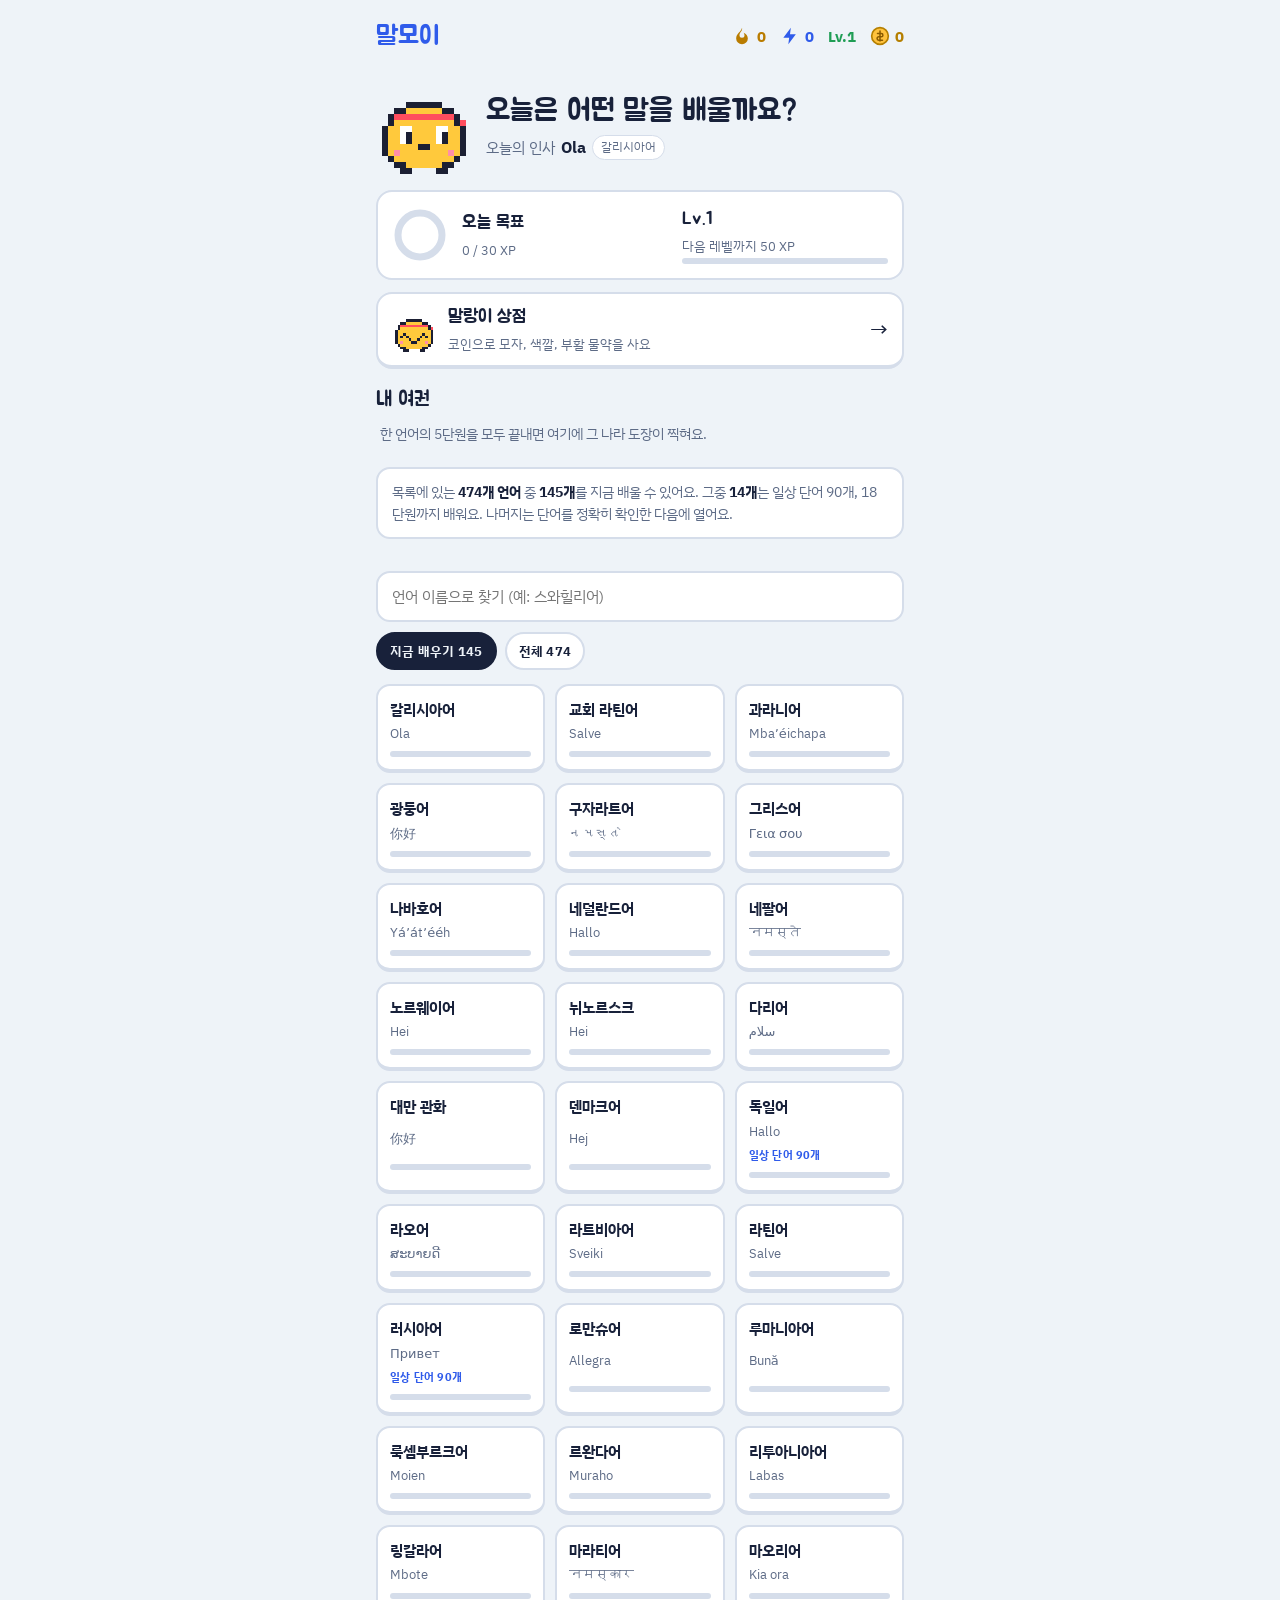
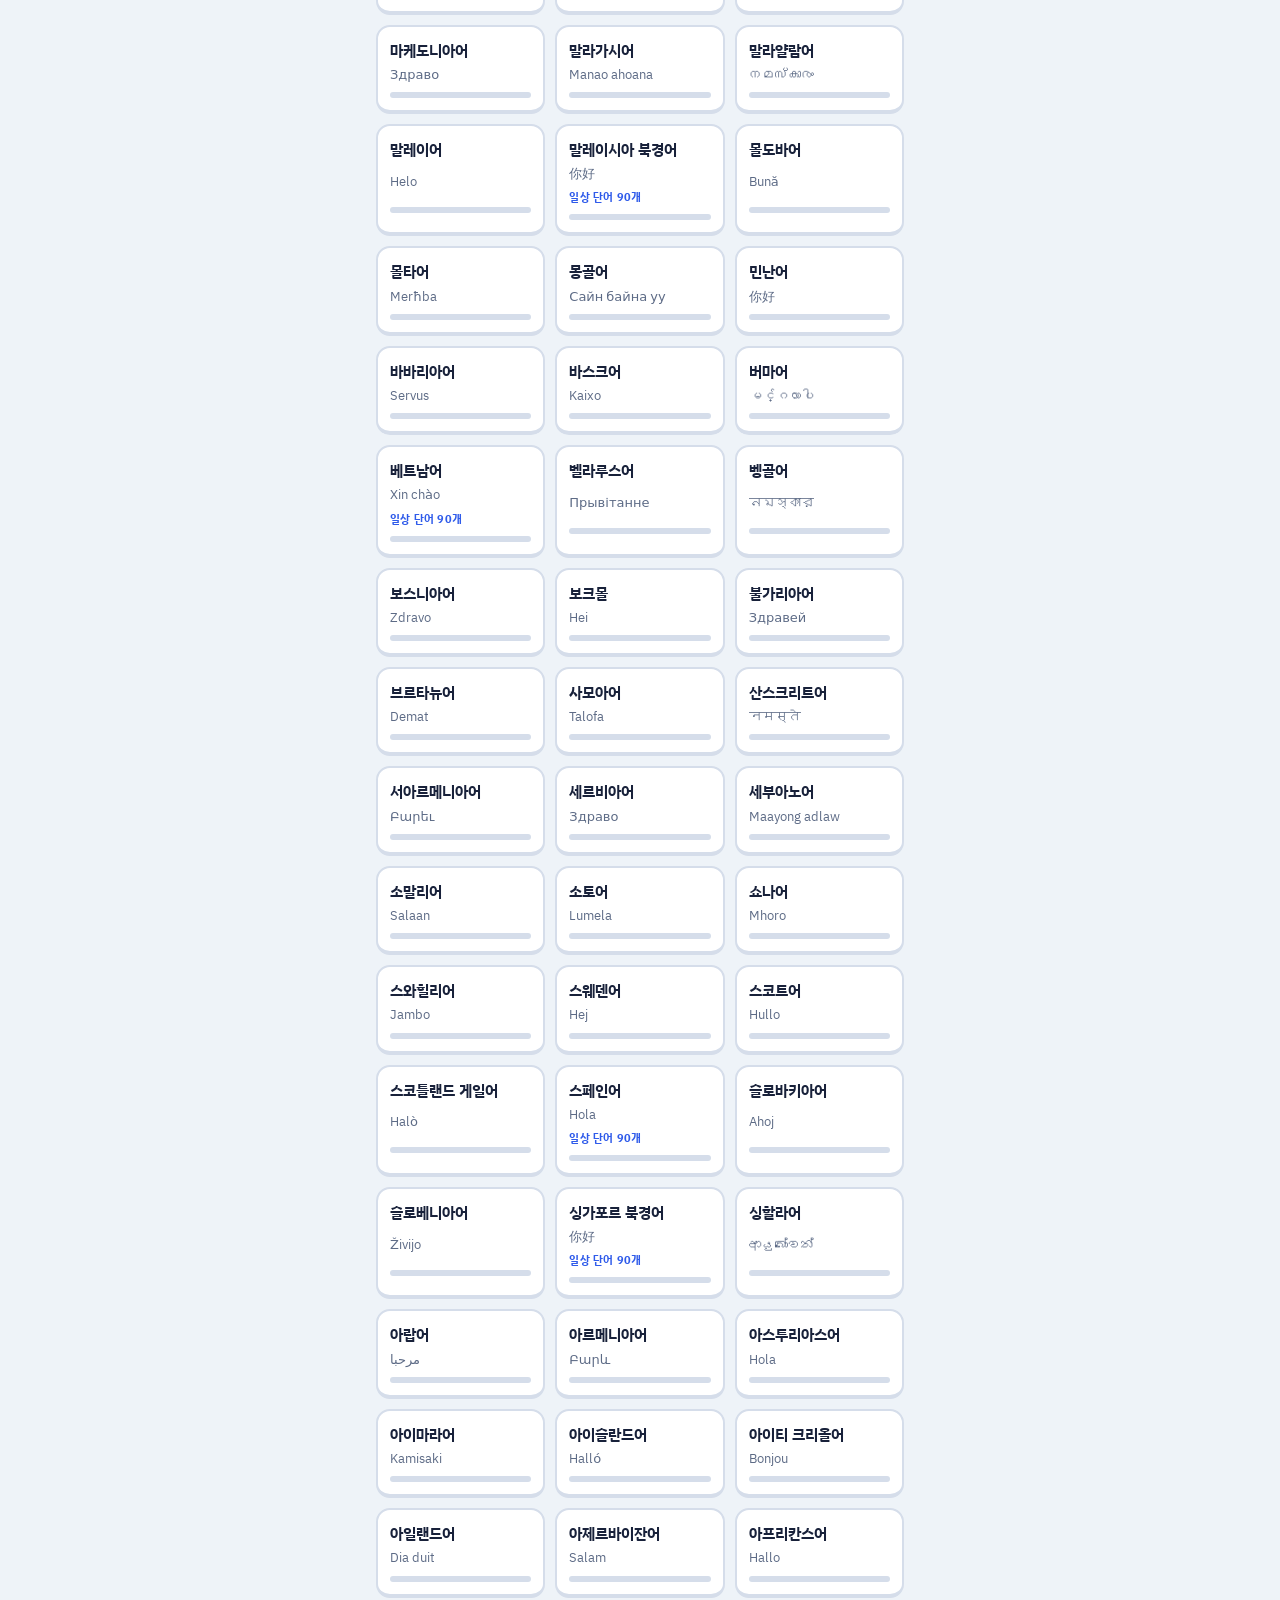
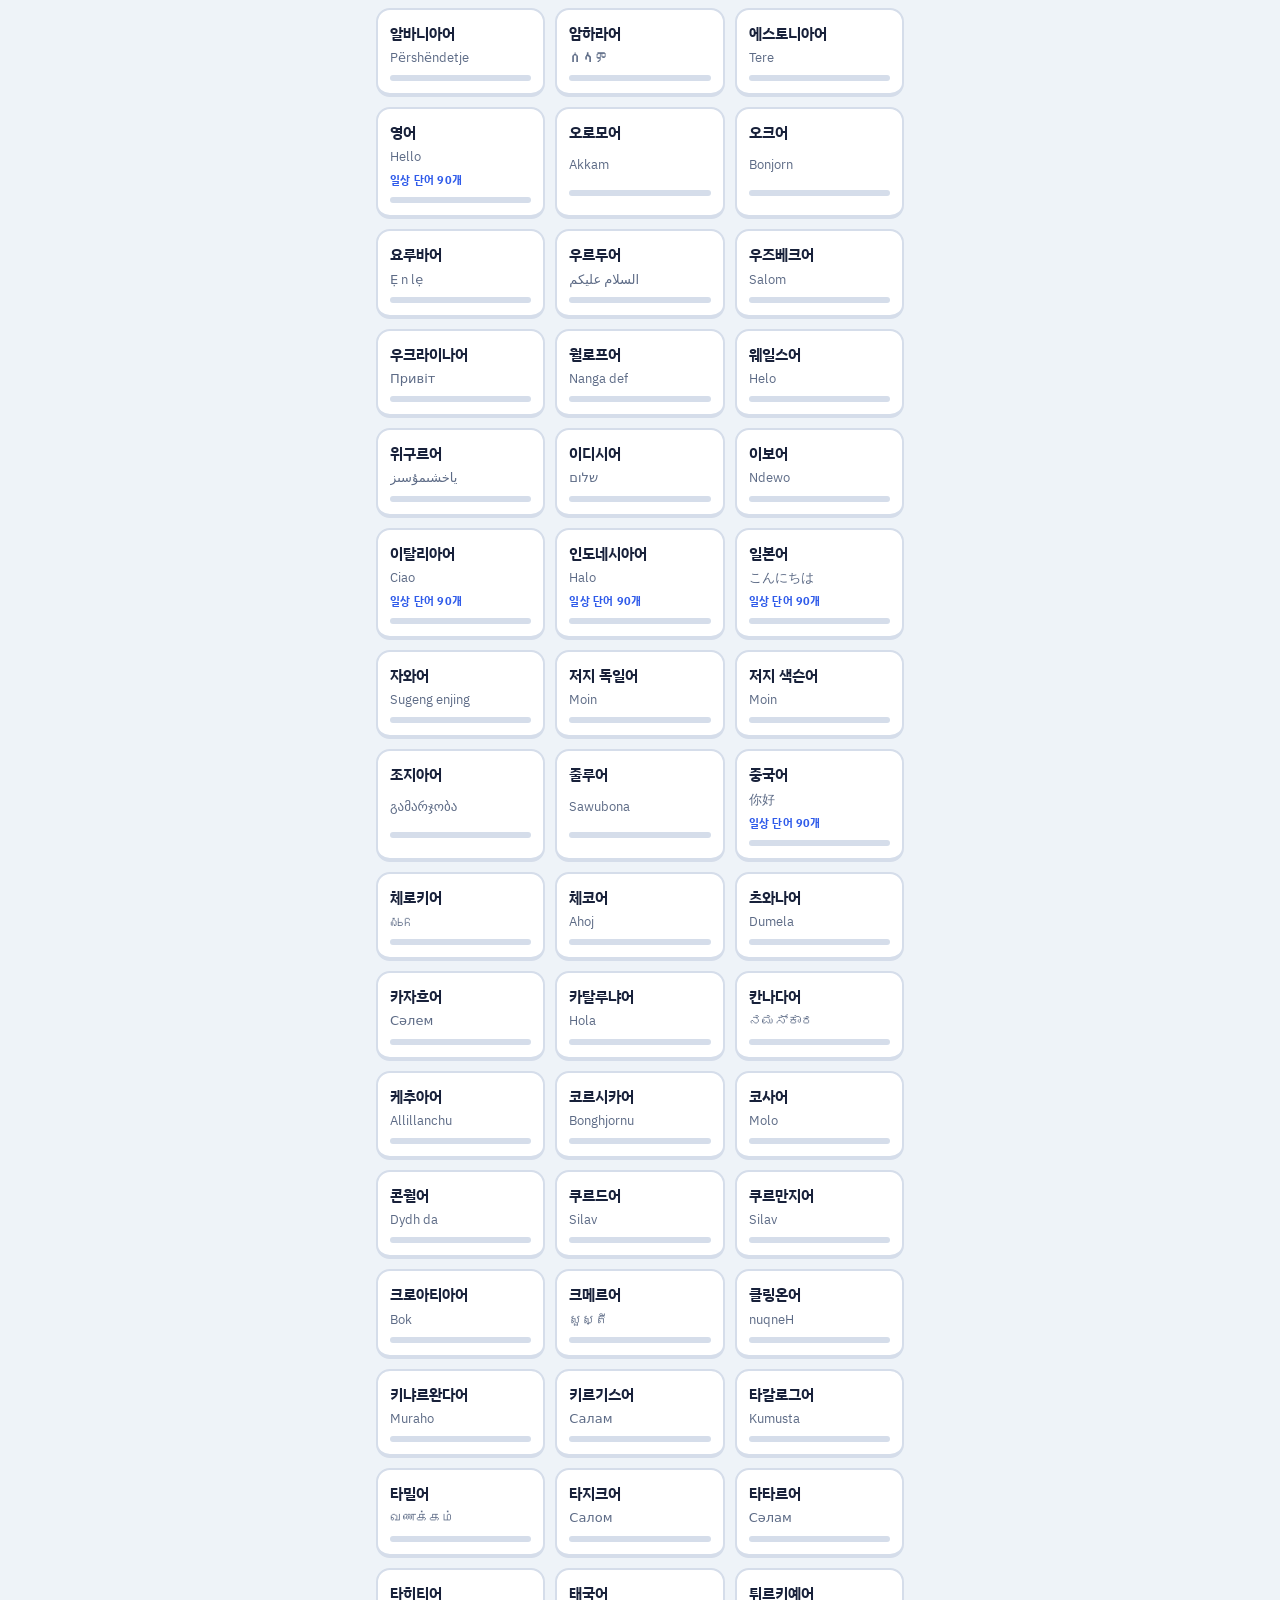
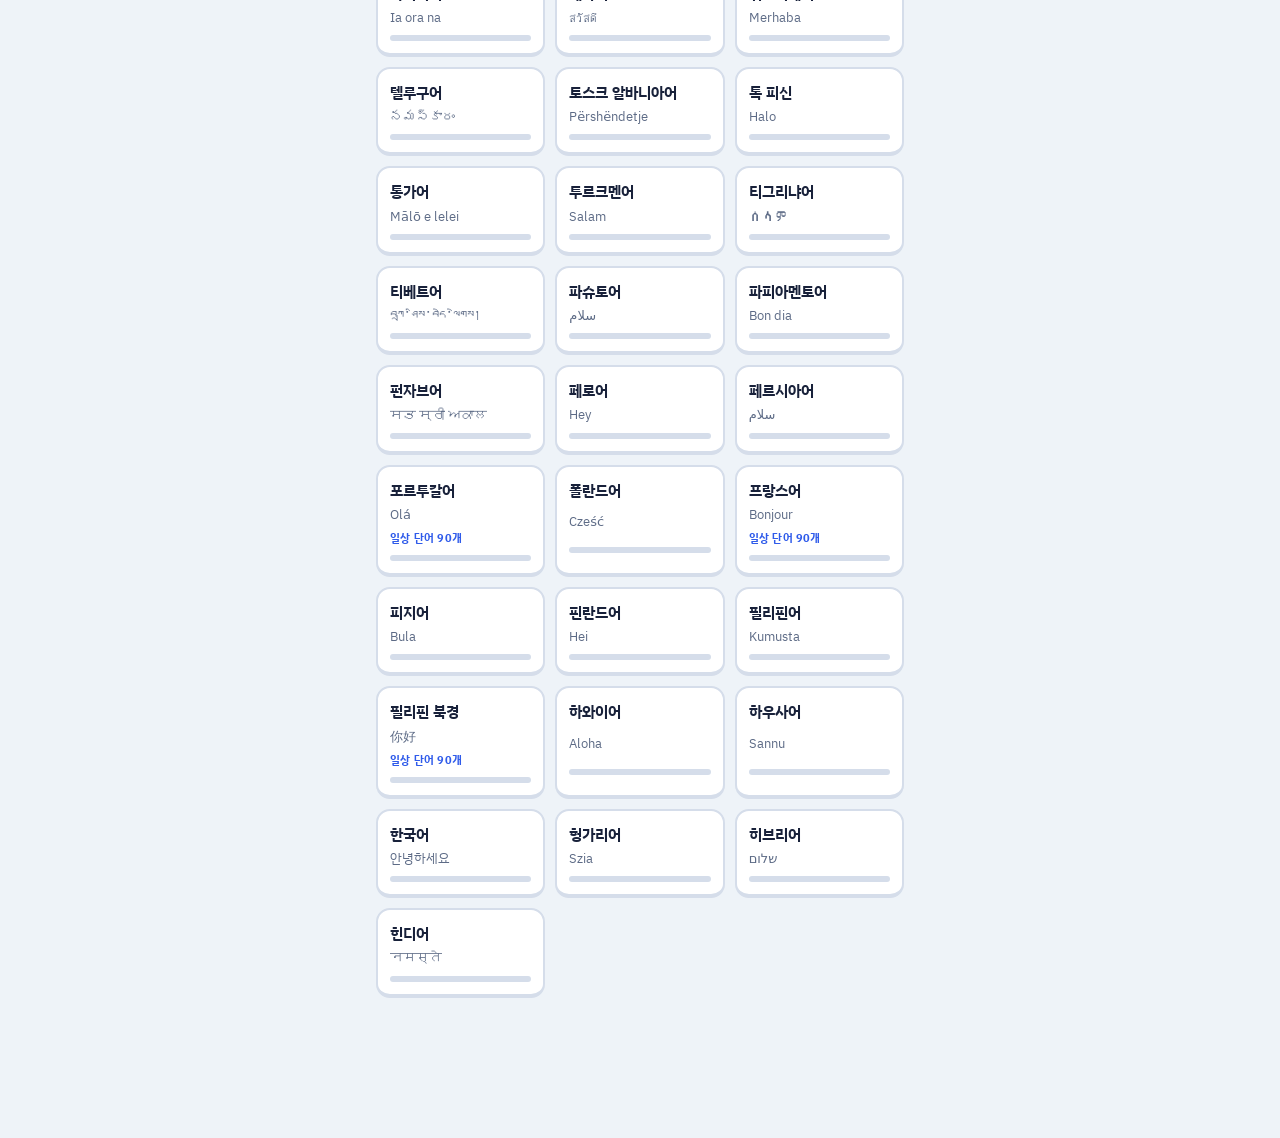
==== commit e305ffed: "Replace the mascot with a pixel-art hero (moods, colors and pixel hats) Co-Authored-By: Claude Opus " ====
--- a/index.html
+++ b/index.html
@@ -610,41 +610,27 @@
 }
 
 // 말풍선 캐릭터 "말랑이"
-const SKIN = { gold: "#FFB224", mint: "#2FC9A4", pink: "#FF8AB4", sky: "#4DA8FF", grape: "#9479FF" };
+// 픽셀 용사 "말랑이": 14칸 x 12줄 그림, 위 4줄은 모자 자리
+const SKIN = { gold: "#FFC93C", mint: "#3ED6A8", pink: "#FF9EC4", sky: "#5CB8FF", grape: "#A88BFF" };
+const PIX = {
+  idle: ["....KKKKKK....", "..KKYYYYYYKK..", ".KRRRRRRRRRRK.", ".KYYYYYYYYYYKR", "KYYWWYYYYWWYYK", "KYYWKYYYYWKYYK", "KYYWKYYYYWKYYK", "KYYYYYKKYYYYYK", "KYPYYYYYYYYPYK", ".KYYYYYYYYYYK.", "..KKYYYYYYKK..", "...KK....KK..."],
+  happy: ["....KKKKKK....", "..KKYYYYYYKK..", ".KRRRRRRRRRRK.", ".KYYYYYYYYYYKR", "KYYYYYYYYYYYYK", "KYYKYYYYYYKYYK", "KYKYKYYYYKYKYK", "KYYYYKYYKYYYYK", "KYPYYYKKYYYPYK", ".KYYYYYYYYYYK.", "..KKYYYYYYKK..", "...KK....KK..."],
+  sad: ["....KKKKKK....", "..KKYYYYYYKK..", ".KRRRRRRRRRRK.", ".KYYYYYYYYYYKR", "KYYWWYYYYWWYYK", "KYYWKYYYYWKYYK", "KYYWKYYYYWKTYK", "KYYYYYKKYYYTYK", "KYPYYKYYKYYPYK", ".KYYYYYYYYYYK.", "..KKYYYYYYKK..", "...KK....KK..."]
+};
 const HATS = {
-  party: '<path d="M20 7 28-12 36 7Z" fill="#FF6B9A" stroke="rgba(0,0,0,.25)"/><path d="M24 -2l8 4M22 3l10 3" stroke="#FFE066" stroke-width="2"/><circle cx="28" cy="-12" r="3" fill="#FFE066"/>',
-  straw: '<ellipse cx="28" cy="6" rx="22" ry="4" fill="#E9C46A" stroke="rgba(0,0,0,.2)"/><path d="M17 6q0-14 11-14t11 14z" fill="#F4D58D" stroke="rgba(0,0,0,.2)"/><rect x="17" y="1" width="22" height="3.5" fill="#E76F51"/>',
-  pirate: '<path d="M7 7q21-28 42 0z" fill="#26262E"/><circle cx="28" cy="-1" r="3.2" fill="#fff"/><path d="M25 3l6 0" stroke="#fff" stroke-width="1.6"/>',
-  crown: '<path d="M15 7 17-8 22 0 28-11 34 0 39-8 41 7Z" fill="#FFD43B" stroke="#B8860B" stroke-width="1.5"/><circle cx="28" cy="2" r="2.2" fill="#E0506E"/><circle cx="20" cy="3" r="1.6" fill="#5BB0E0"/><circle cx="36" cy="3" r="1.6" fill="#5BB0E0"/>',
-  wizard: '<path d="M13 7 31-14 43 7Z" fill="#5B4BDB" stroke="rgba(0,0,0,.25)"/><ellipse cx="28" cy="7" rx="19" ry="3.2" fill="#4537B8"/><path d="M28-2l1 2 2 .3-1.5 1.4.4 2.1-1.9-1-1.9 1 .4-2.1L25 .3l2-.3z" fill="#FFE066"/>'
+  party: ["......SS......", "......PP......", ".....PSPP.....", "....PPPSPP...."],
+  straw: ["..............", "....HHHHHH....", "....RRRRRR....", "..HHHHHHHHHH.."],
+  pirate: ["....KKKKKK....", "...KKKWWKKK...", "..KKKKKKKKKK..", ".KKKKKKKKKKKK."],
+  crown: ["...G..GG..G...", "...GG.GG.GG...", "...GGGRRGGG...", "...GGGGGGGG..."],
+  wizard: ["......UU......", ".....UUSU.....", "....UUUUUU....", "..UUUUUUUUUU.."]
 };
-// 색을 밝게/어둡게
-function shade(hex, t) {
-  const n = parseInt(hex.slice(1), 16), f = t < 0 ? 0 : 255, a = Math.abs(t);
-  const c = [n >> 16, (n >> 8) & 255, n & 255].map(v => Math.round(v + (f - v) * a));
-  return "#" + c.map(v => v.toString(16).padStart(2, "0")).join("");
-}
-let masN = 0;
 function mascot(m, w) {
   w = w || S.wear || {};
-  const id = "mg" + (masN++), base = SKIN[w.color] || SKIN.gold;
-  const lite = shade(base, .5), dark = shade(base, -.28), ink = "#1B1F33";
-  const eyes = m === "happy"
-    ? `<path d="M17 29q4.5-5.5 9 0M30 29q4.5-5.5 9 0" stroke="${ink}" stroke-width="3" fill="none" stroke-linecap="round"/>`
-    : `<ellipse cx="21.5" cy="28" rx="4.2" ry="5.3" fill="${ink}"/><ellipse cx="34.5" cy="28" rx="4.2" ry="5.3" fill="${ink}"/><circle cx="23.1" cy="25.8" r="1.8" fill="#fff"/><circle cx="36.1" cy="25.8" r="1.8" fill="#fff"/><circle cx="20.6" cy="30.6" r=".9" fill="#fff" opacity=".75"/><circle cx="33.6" cy="30.6" r=".9" fill="#fff" opacity=".75"/>`;
-  const brows = m === "sad" ? `<path d="M16.5 23l7.5-2.8M39.5 23l-7.5-2.8" stroke="${ink}" stroke-width="2.4" stroke-linecap="round"/>` : "";
-  const mouth = m === "happy" ? `<path d="M23.5 35h9q-.8 5.2-4.5 5.2T23.5 35z" fill="${ink}"/><path d="M25.8 38.6q2.2 1.4 4.4 0" stroke="#FF6F86" stroke-width="1.6" fill="none" stroke-linecap="round"/>`
-    : m === "sad" ? `<path d="M25 38q3-2.8 6 0" stroke="${ink}" stroke-width="2.2" fill="none" stroke-linecap="round"/>`
-    : `<path d="M25.4 35.6q2.6 2.3 5.2 0" stroke="${ink}" stroke-width="2.2" fill="none" stroke-linecap="round"/>`;
-  const tear = m === "sad" ? `<path d="M39.5 31q-2.4 4.2 0 5.4q2.4-1.2 0-5.4z" fill="#8FD0FF"/>` : "";
-  const sprout = w.hat ? "" : `<path d="M28 7.5q-.5-6 4-9" stroke="${dark}" stroke-width="2" fill="none" stroke-linecap="round"/><circle cx="32.6" cy="-2" r="3.2" fill="${lite}" stroke="${dark}" stroke-width="1.2"/>`;
-  return `<svg viewBox="0 -14 56 70" role="img" aria-label="말랑이"><defs><radialGradient id="${id}" cx="36%" cy="30%" r="78%"><stop offset="0" stop-color="${lite}"/><stop offset=".55" stop-color="${base}"/><stop offset="1" stop-color="${dark}"/></radialGradient></defs>
-<ellipse cx="28" cy="53.5" rx="15" ry="2.4" fill="#000" opacity=".13"/>${sprout}
-<ellipse cx="20" cy="50" rx="5.2" ry="3" fill="${dark}"/><ellipse cx="36" cy="50" rx="5.2" ry="3" fill="${dark}"/>
-<path d="M28 7c14.5 0 22 9.2 22 22.5C50 43.6 41.6 51 28 51S6 43.6 6 29.5C6 16.2 13.5 7 28 7z" fill="url(#${id})"/>
-<ellipse cx="19" cy="15.5" rx="6.5" ry="3.2" fill="#fff" opacity=".38" transform="rotate(-28 19 15.5)"/>
-<ellipse cx="14.5" cy="35" rx="3.2" ry="2" fill="#FF8FA3" opacity=".35"/><ellipse cx="41.5" cy="35" rx="3.2" ry="2" fill="#FF8FA3" opacity=".35"/>
-${brows}${eyes}${mouth}${tear}${HATS[w.hat] || ""}</svg>`;
+  const col = { K: "#1B1F33", Y: SKIN[w.color] || SKIN.gold, R: "#FF4D5E", W: "#FFFFFF", P: "#FF8FA8", T: "#7FD4FF", S: "#FFE066", H: "#F4C66A", G: "#FFC21A", U: "#6B4BE0" };
+  const rows = (HATS[w.hat] || ["", "", "", ""]).concat(PIX[m] || PIX.idle);
+  let px = "";
+  rows.forEach((row, y) => [...row].forEach((c, x) => { if (col[c]) px += `<rect x="${x * 4}" y="${y * 4}" width="4.05" height="4.05" fill="${col[c]}"/>`; }));
+  return `<svg viewBox="0 0 56 64" shape-rendering="crispEdges" role="img" aria-label="말랑이">${px}</svg>`;
 }
 function stampHtml(n) {
   const d = (S.stamps[n] || dayStr(new Date())).replace(/-/g, ".");
